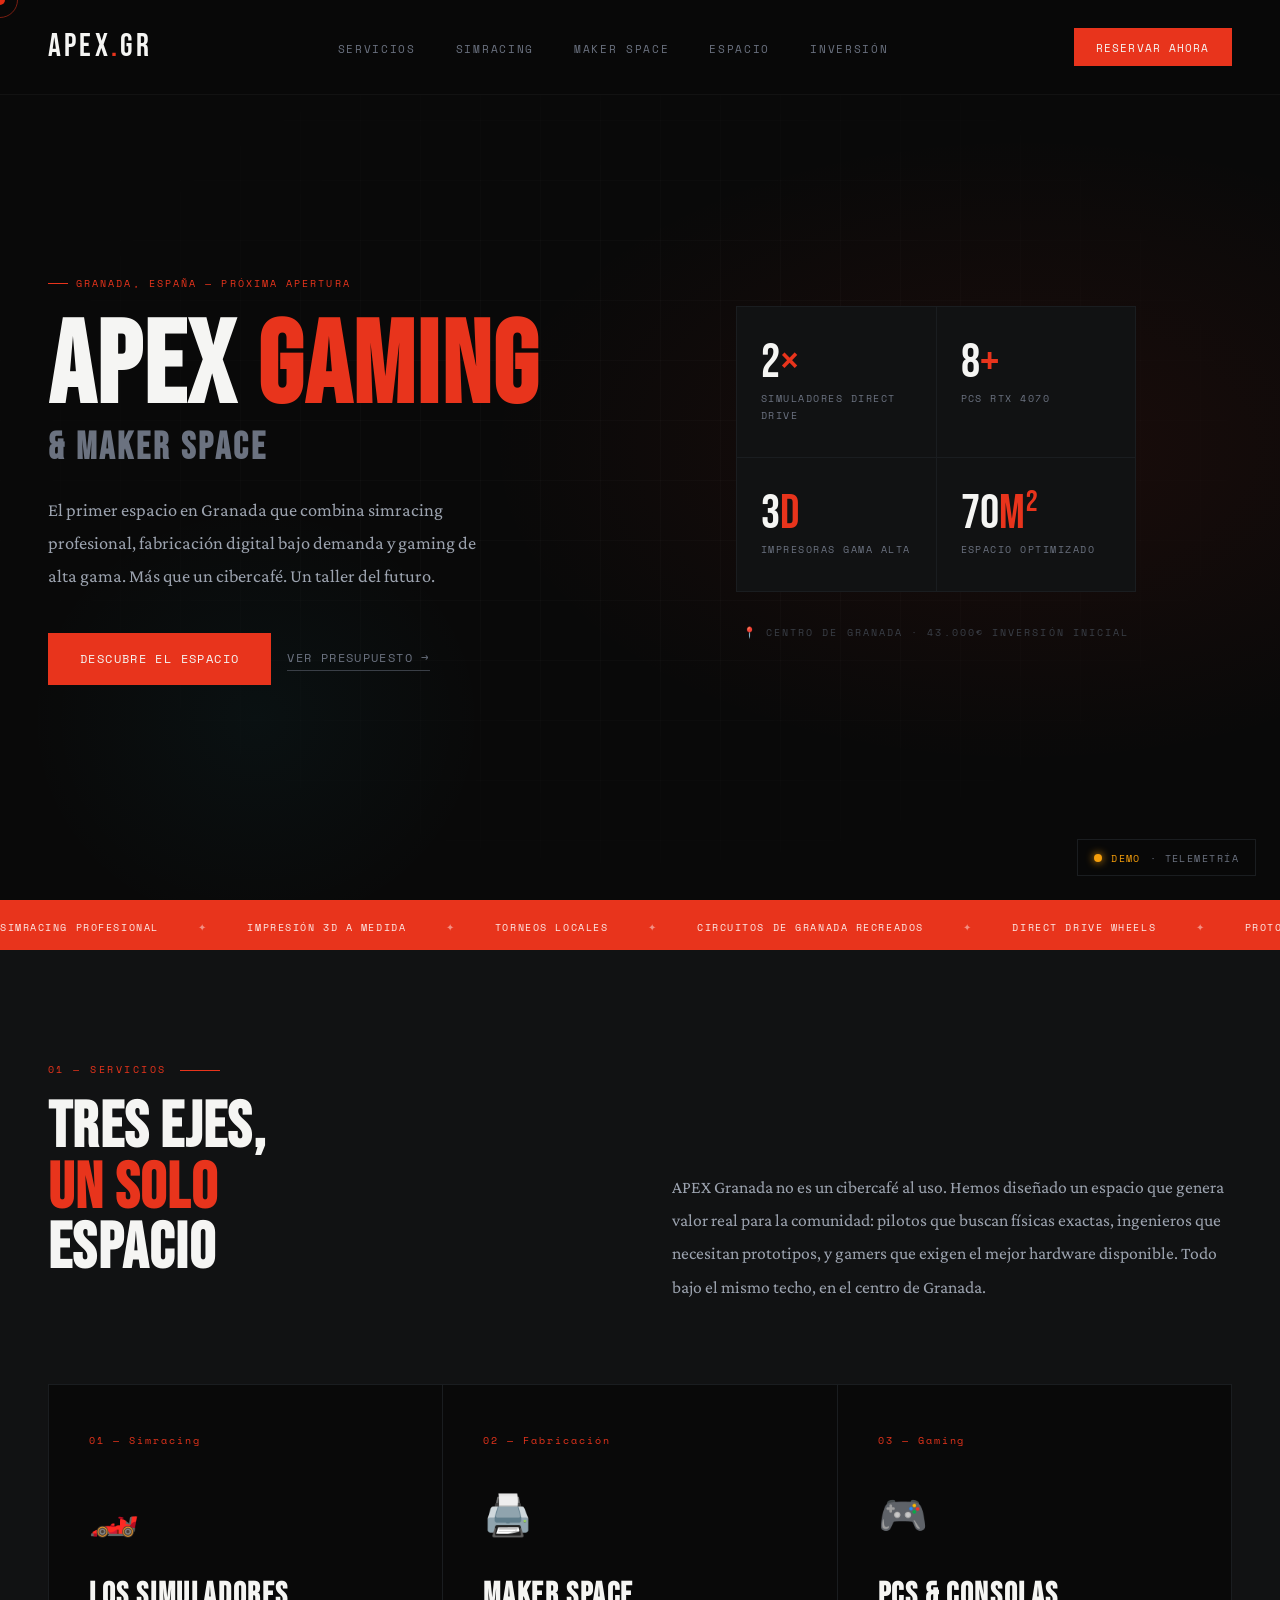
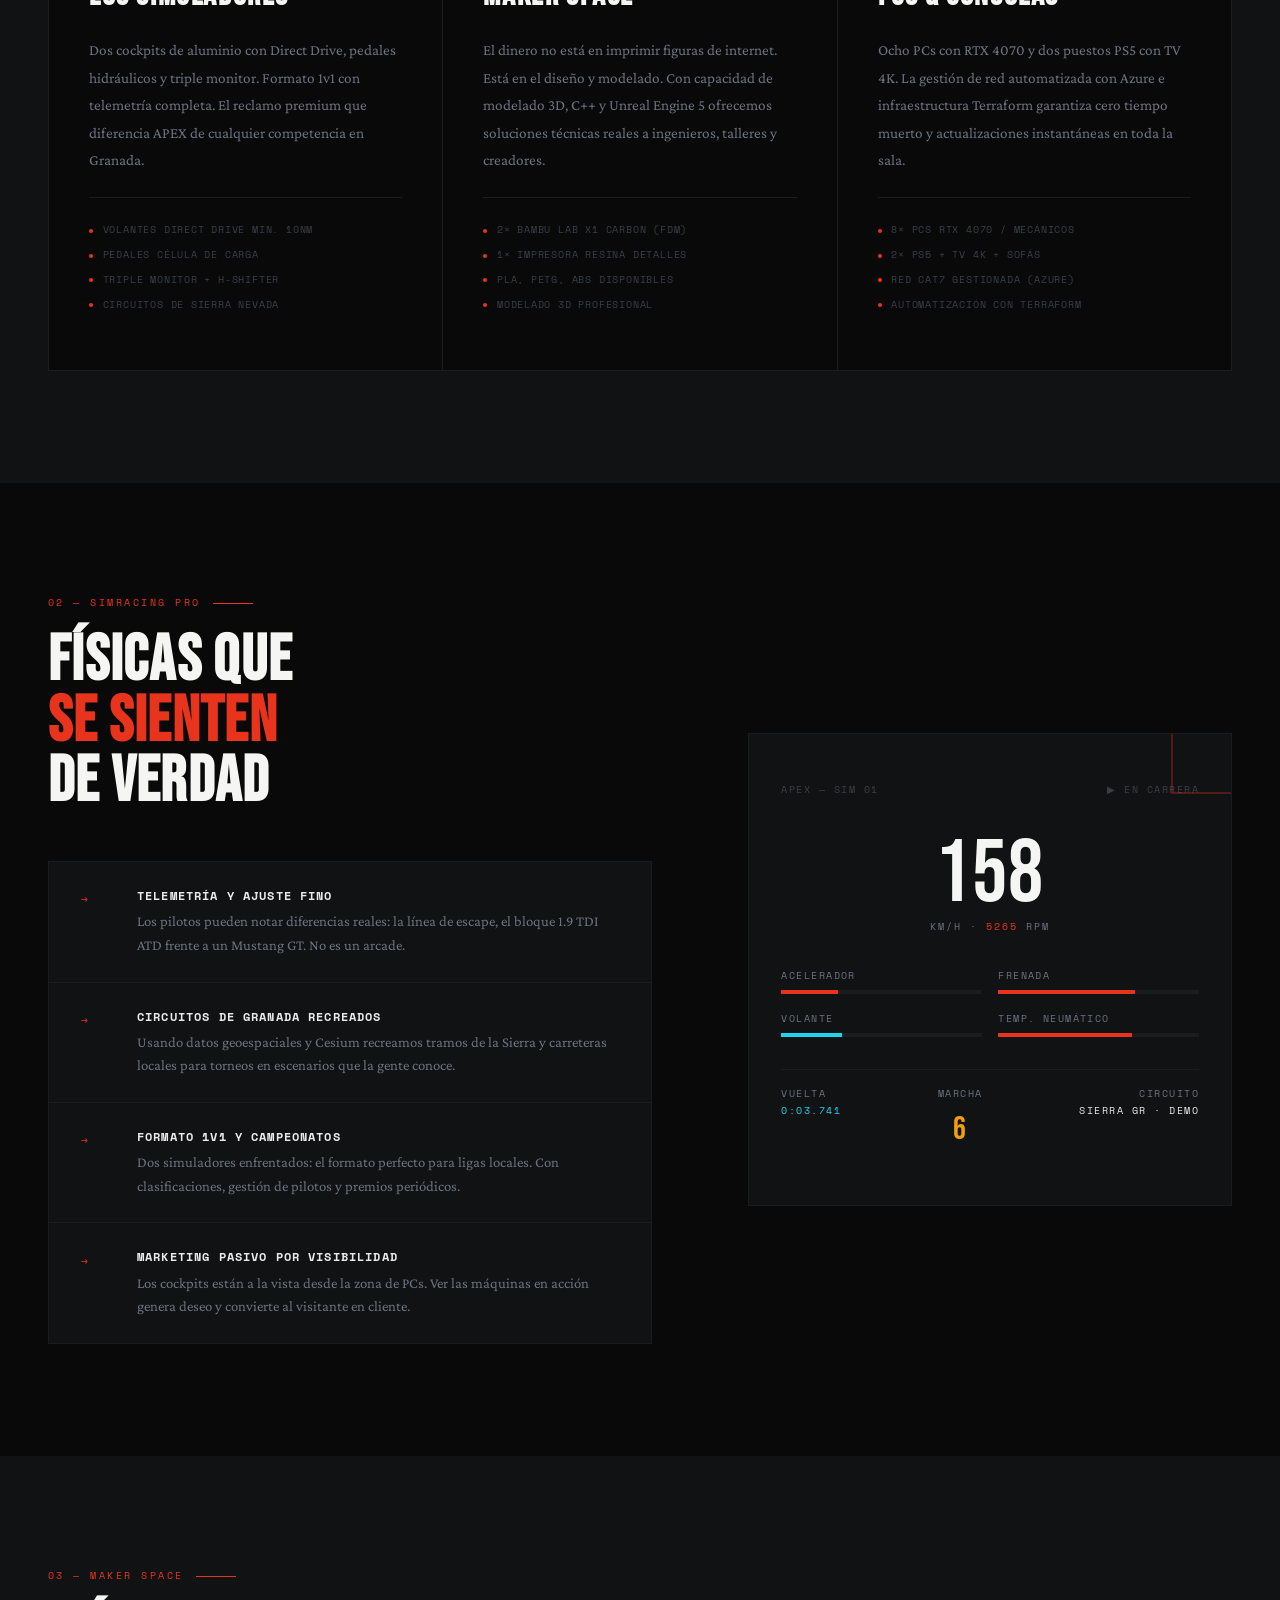
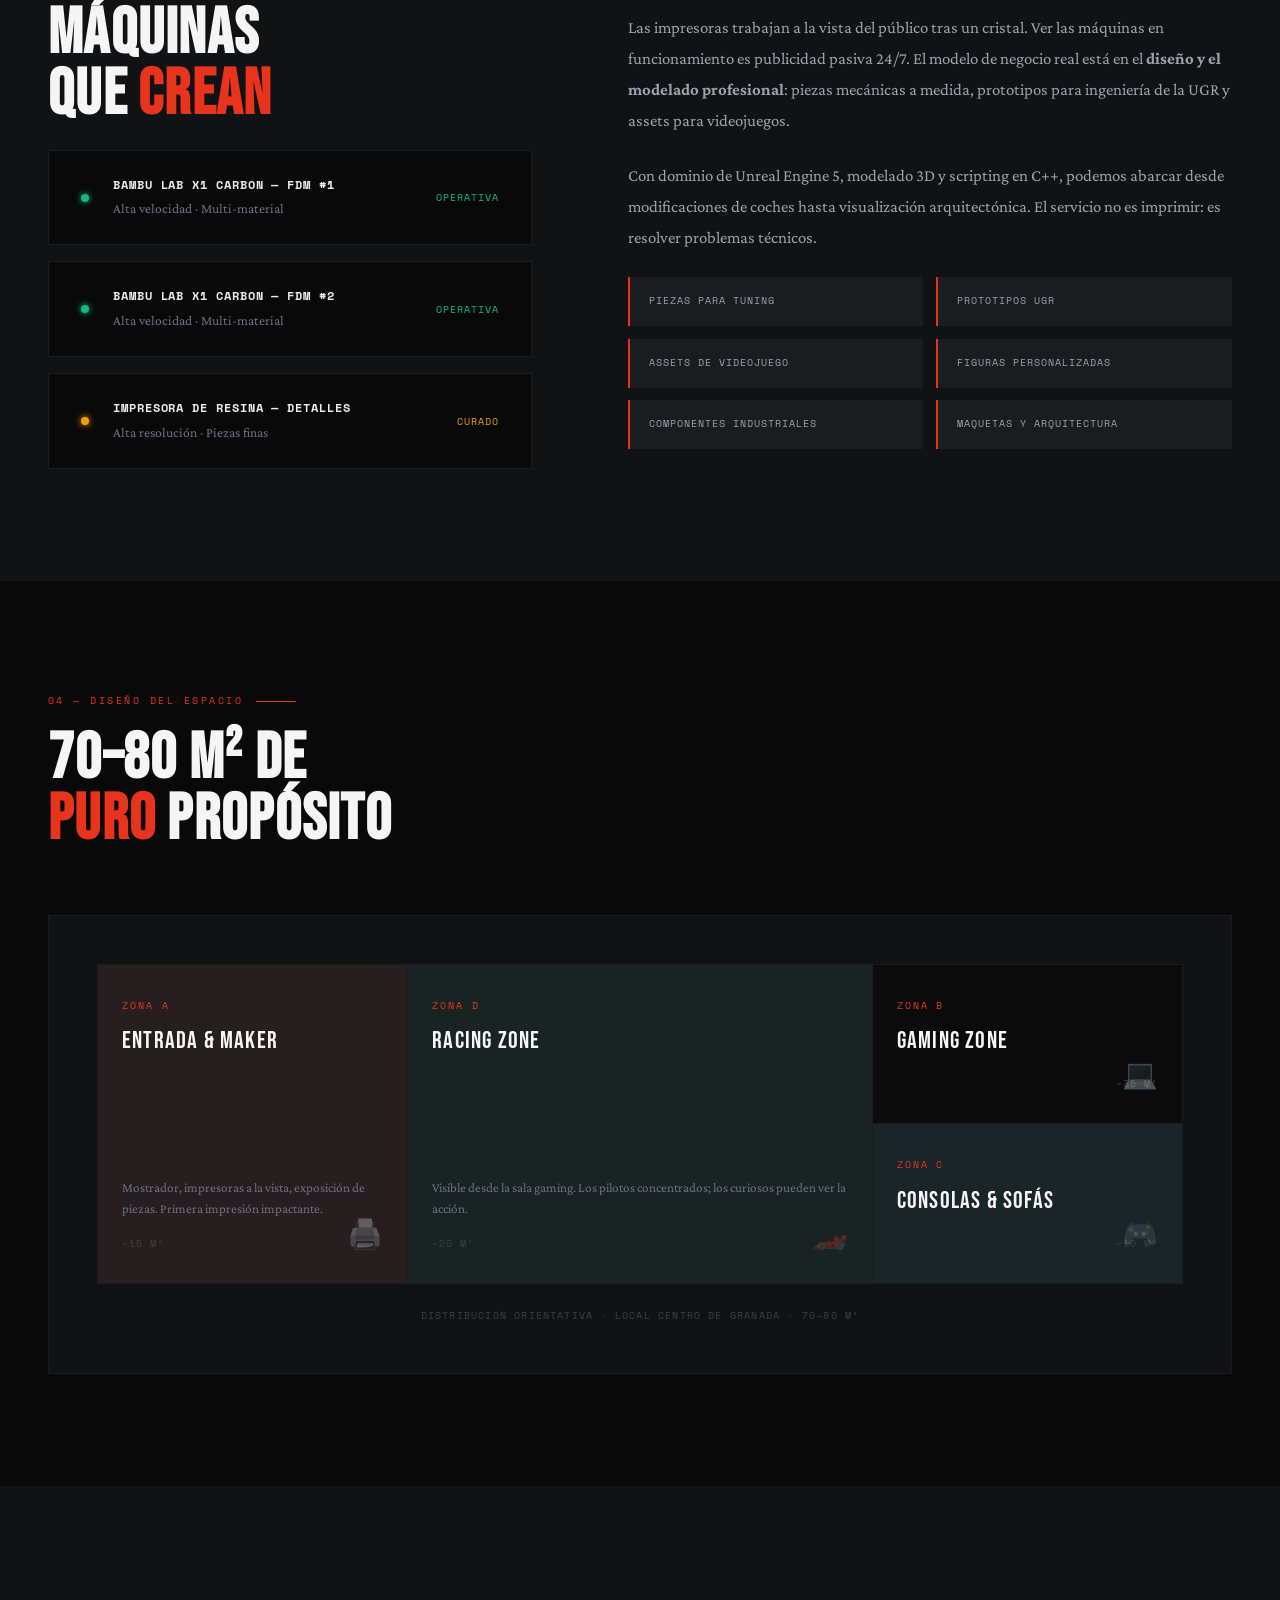
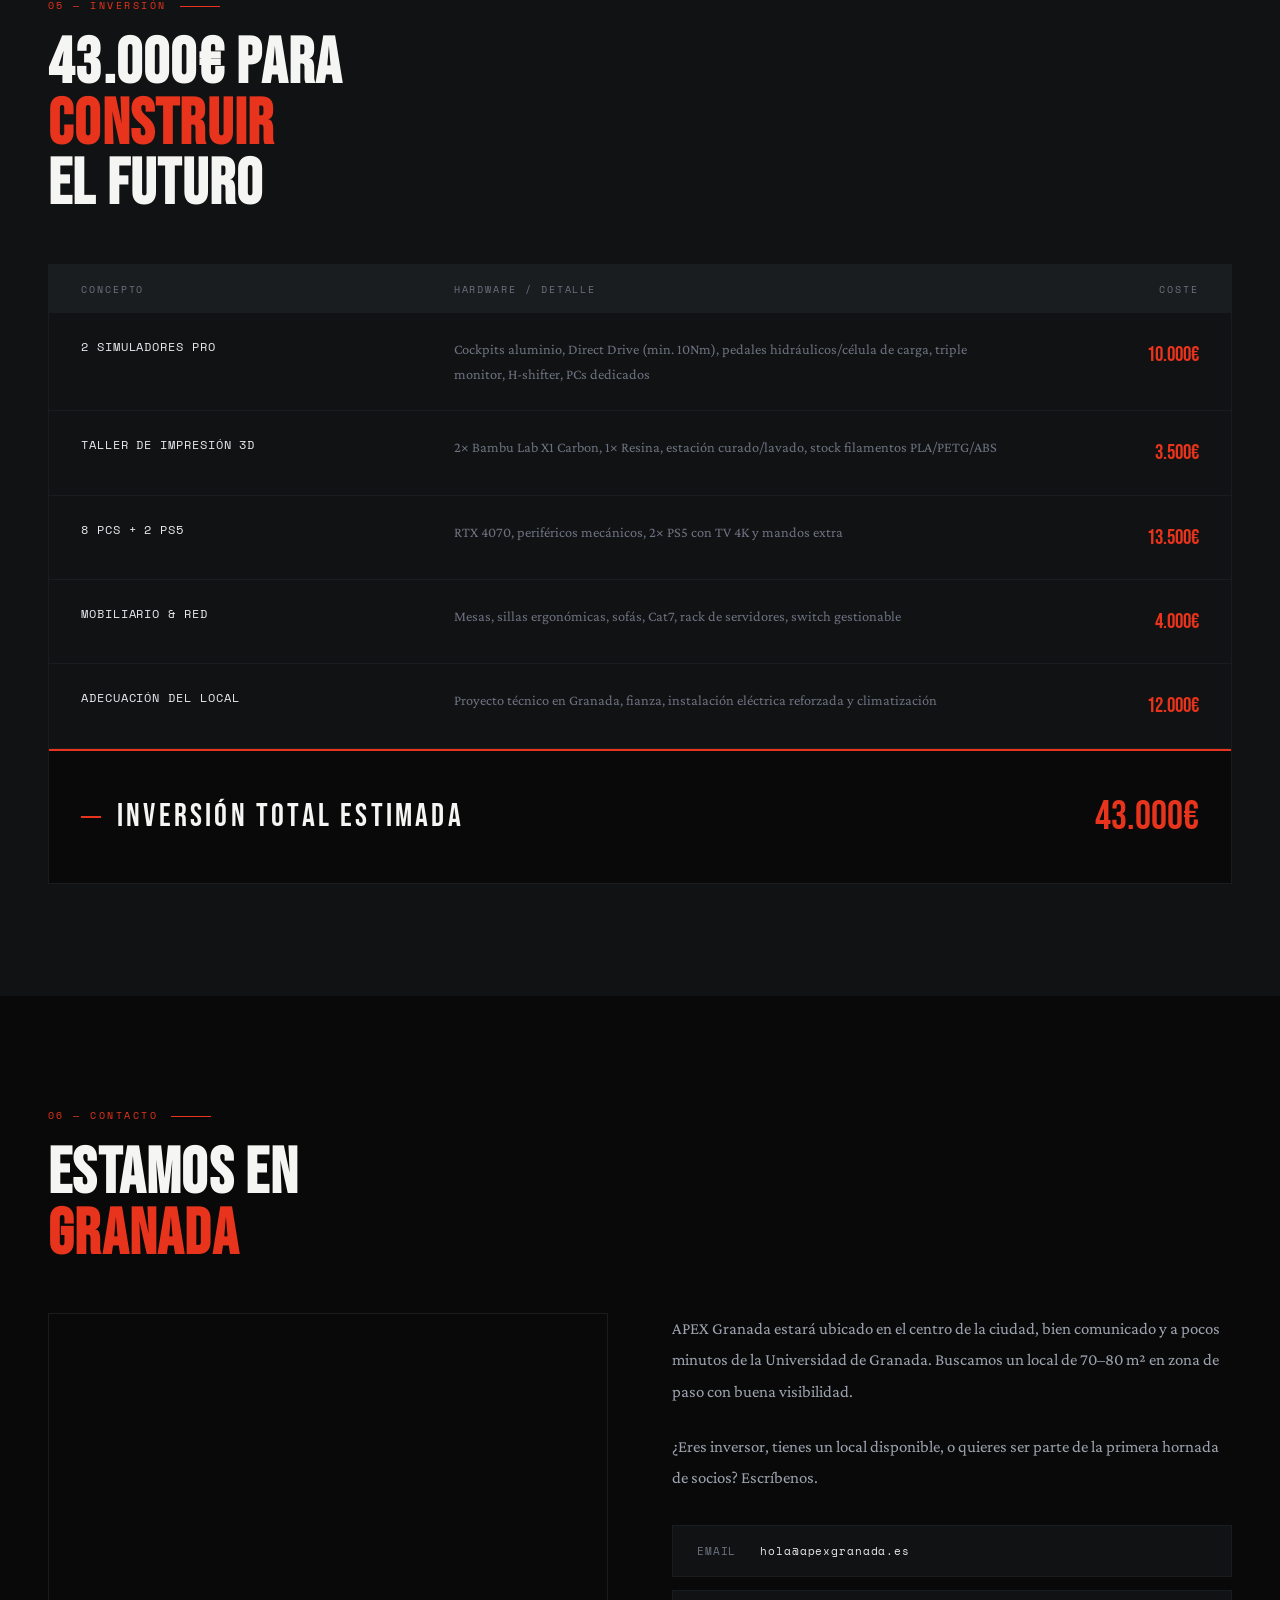
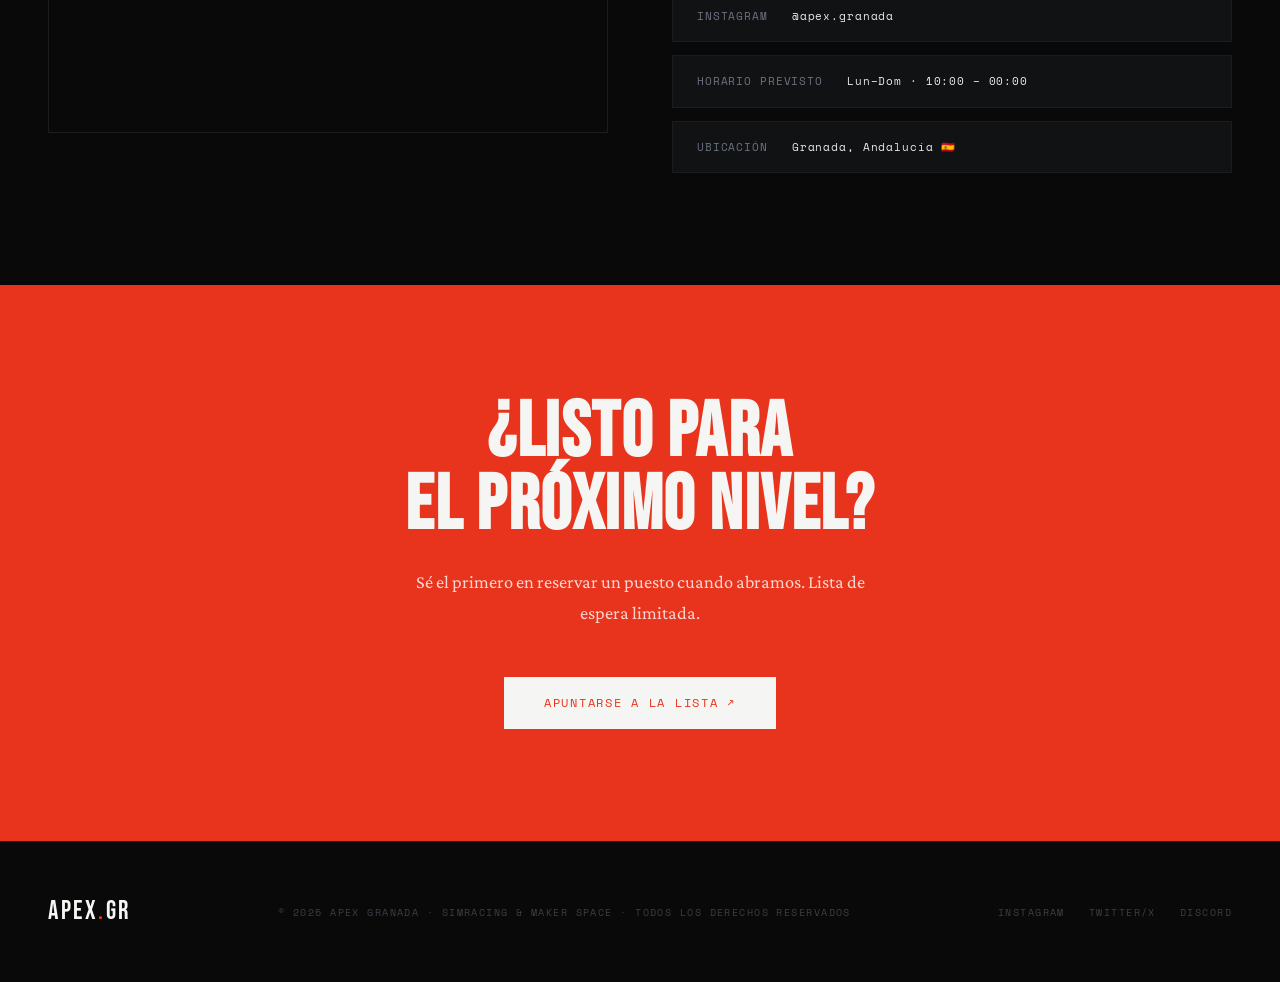
==== index.html @ 629c12c6 "Update index.html" ====
<!DOCTYPE html>
<html lang="es">
<head>
<meta charset="UTF-8">
<meta name="viewport" content="width=device-width, initial-scale=1.0">
<title>APEX Granada — Simracing & Maker Space</title>
<link href="https://fonts.googleapis.com/css2?family=Bebas+Neue&family=Space+Mono:ital,wght@0,400;0,700;1,400&family=Crimson+Pro:wght@300;400;600&display=swap" rel="stylesheet">
<style>
  :root {
    --c-void: #090909;
    --c-carbon: #111213;
    --c-steel: #1a1d20;
    --c-chrome: #252930;
    --c-fog: #3a3f47;
    --c-slate: #6b7280;
    --c-silver: #9ca3af;
    --c-light: #e8eaed;
    --c-white: #f5f5f3;
    --c-red: #e8341c;
    --c-red-glow: #ff4422;
    --c-amber: #f59e0b;
    --c-cyan: #22d3ee;
    --c-green: #10b981;
    --accent: var(--c-red);
    --font-display: 'Bebas Neue', sans-serif;
    --font-mono: 'Space Mono', monospace;
    --font-body: 'Crimson Pro', serif;
  }

  *, *::before, *::after { margin: 0; padding: 0; box-sizing: border-box; }
  html { scroll-behavior: smooth; }

  body {
    background: var(--c-void);
    color: var(--c-light);
    font-family: var(--font-body);
    font-size: 18px;
    line-height: 1.7;
    overflow-x: hidden;
    cursor: none;
  }

  /* Custom cursor */
  .cursor {
    position: fixed;
    width: 10px;
    height: 10px;
    background: var(--c-red);
    border-radius: 50%;
    pointer-events: none;
    z-index: 9999;
    transform: translate(-50%, -50%);
    transition: transform 0.1s ease, background 0.2s;
    mix-blend-mode: difference;
  }
  .cursor-ring {
    position: fixed;
    width: 36px;
    height: 36px;
    border: 1px solid rgba(232,52,28,0.5);
    border-radius: 50%;
    pointer-events: none;
    z-index: 9998;
    transform: translate(-50%, -50%);
    transition: transform 0.15s ease, width 0.2s, height 0.2s, border-color 0.2s;
  }

  /* NAV */
  nav {
    position: fixed;
    top: 0; left: 0; right: 0;
    z-index: 100;
    display: flex;
    justify-content: space-between;
    align-items: center;
    padding: 1.25rem 3rem;
    border-bottom: 1px solid rgba(255,255,255,0.04);
    background: rgba(9,9,9,0.85);
    backdrop-filter: blur(12px);
  }
  .nav-logo {
    font-family: var(--font-display);
    font-size: 2rem;
    letter-spacing: 0.1em;
    color: var(--c-white);
    text-decoration: none;
  }
  .nav-logo span { color: var(--c-red); }
  .nav-links {
    display: flex;
    gap: 2.5rem;
    list-style: none;
  }
  .nav-links a {
    font-family: var(--font-mono);
    font-size: 0.7rem;
    letter-spacing: 0.15em;
    text-transform: uppercase;
    color: var(--c-slate);
    text-decoration: none;
    transition: color 0.2s;
  }
  .nav-links a:hover { color: var(--c-white); }
  .nav-cta {
    font-family: var(--font-mono);
    font-size: 0.7rem;
    letter-spacing: 0.1em;
    text-transform: uppercase;
    background: var(--c-red);
    color: var(--c-white);
    border: none;
    padding: 0.6rem 1.4rem;
    cursor: none;
    text-decoration: none;
    transition: background 0.2s;
  }
  .nav-cta:hover { background: var(--c-red-glow); }

  /* HERO */
  .hero {
    min-height: 100vh;
    display: grid;
    grid-template-columns: 1fr 1fr;
    align-items: center;
    padding: 7rem 3rem 4rem;
    position: relative;
    overflow: hidden;
  }
  .hero::before {
    content: '';
    position: absolute;
    inset: 0;
    background: 
      radial-gradient(ellipse 60% 50% at 80% 50%, rgba(232,52,28,0.08) 0%, transparent 70%),
      radial-gradient(ellipse 30% 40% at 20% 80%, rgba(34,211,238,0.04) 0%, transparent 60%);
  }
  .hero-grid-bg {
    position: absolute;
    inset: 0;
    background-image: 
      linear-gradient(rgba(255,255,255,0.02) 1px, transparent 1px),
      linear-gradient(90deg, rgba(255,255,255,0.02) 1px, transparent 1px);
    background-size: 60px 60px;
    mask-image: radial-gradient(ellipse at center, black 30%, transparent 80%);
  }
  .hero-left {
    position: relative;
    z-index: 2;
  }
  .hero-tag {
    display: inline-flex;
    align-items: center;
    gap: 0.5rem;
    font-family: var(--font-mono);
    font-size: 0.65rem;
    letter-spacing: 0.2em;
    text-transform: uppercase;
    color: var(--c-red);
    margin-bottom: 1.5rem;
  }
  .hero-tag::before {
    content: '';
    display: inline-block;
    width: 20px;
    height: 1px;
    background: var(--c-red);
  }
  h1 {
    font-family: var(--font-display);
    font-size: clamp(5rem, 9vw, 9rem);
    line-height: 0.92;
    letter-spacing: 0.02em;
    color: var(--c-white);
    margin-bottom: 0.15em;
  }
  h1 .line-red { color: var(--c-red); }
  h1 .line-sub {
    font-size: clamp(1.8rem, 3vw, 3rem);
    color: var(--c-slate);
    display: block;
    letter-spacing: 0.08em;
    margin-top: 0.2em;
  }
  .hero-desc {
    font-family: var(--font-body);
    font-size: 1.15rem;
    color: var(--c-silver);
    max-width: 440px;
    margin: 1.8rem 0 2.5rem;
    line-height: 1.8;
  }
  .hero-actions {
    display: flex;
    gap: 1rem;
    align-items: center;
  }
  .btn-primary {
    font-family: var(--font-mono);
    font-size: 0.72rem;
    letter-spacing: 0.12em;
    text-transform: uppercase;
    background: var(--c-red);
    color: var(--c-white);
    padding: 1rem 2rem;
    text-decoration: none;
    transition: background 0.2s;
    cursor: none;
    display: inline-block;
  }
  .btn-primary:hover { background: var(--c-red-glow); }
  .btn-secondary {
    font-family: var(--font-mono);
    font-size: 0.72rem;
    letter-spacing: 0.12em;
    text-transform: uppercase;
    color: var(--c-slate);
    text-decoration: none;
    border-bottom: 1px solid var(--c-fog);
    padding-bottom: 2px;
    cursor: none;
    transition: color 0.2s, border-color 0.2s;
  }
  .btn-secondary:hover { color: var(--c-white); border-color: var(--c-silver); }

  .hero-right {
    position: relative;
    z-index: 2;
    display: flex;
    justify-content: center;
  }
  .hero-stats {
    display: grid;
    grid-template-columns: 1fr 1fr;
    gap: 1px;
    background: var(--c-steel);
    border: 1px solid var(--c-steel);
    max-width: 400px;
    width: 100%;
  }
  .stat-box {
    background: var(--c-carbon);
    padding: 2rem 1.5rem;
    position: relative;
    overflow: hidden;
  }
  .stat-box::before {
    content: '';
    position: absolute;
    top: 0; left: 0;
    width: 3px;
    height: 100%;
    background: var(--c-red);
    opacity: 0;
    transition: opacity 0.3s;
  }
  .stat-box:hover::before { opacity: 1; }
  .stat-number {
    font-family: var(--font-display);
    font-size: 3rem;
    color: var(--c-white);
    line-height: 1;
    margin-bottom: 0.25rem;
  }
  .stat-number span { color: var(--c-red); }
  .stat-label {
    font-family: var(--font-mono);
    font-size: 0.62rem;
    letter-spacing: 0.15em;
    text-transform: uppercase;
    color: var(--c-slate);
  }
  .hero-location {
    margin-top: 2rem;
    font-family: var(--font-mono);
    font-size: 0.65rem;
    letter-spacing: 0.2em;
    color: var(--c-fog);
    text-transform: uppercase;
    text-align: center;
  }

  /* TICKER */
  .ticker {
    background: var(--c-red);
    overflow: hidden;
    white-space: nowrap;
    padding: 0.6rem 0;
  }
  .ticker-inner {
    display: inline-block;
    animation: ticker 20s linear infinite;
    font-family: var(--font-mono);
    font-size: 0.65rem;
    letter-spacing: 0.15em;
    text-transform: uppercase;
    color: rgba(255,255,255,0.9);
  }
  .ticker-inner span { margin: 0 2rem; opacity: 0.5; }
  @keyframes ticker {
    0% { transform: translateX(0); }
    100% { transform: translateX(-50%); }
  }

  /* SECTIONS */
  section { padding: 7rem 3rem; position: relative; }
  .section-tag {
    font-family: var(--font-mono);
    font-size: 0.62rem;
    letter-spacing: 0.25em;
    text-transform: uppercase;
    color: var(--c-red);
    margin-bottom: 1.2rem;
    display: flex;
    align-items: center;
    gap: 0.8rem;
  }
  .section-tag::after {
    content: '';
    display: inline-block;
    flex: 1;
    max-width: 40px;
    height: 1px;
    background: var(--c-red);
  }
  h2 {
    font-family: var(--font-display);
    font-size: clamp(3rem, 5vw, 5.5rem);
    line-height: 0.95;
    letter-spacing: 0.02em;
    color: var(--c-white);
    margin-bottom: 1.5rem;
  }
  h2 em { font-style: normal; color: var(--c-red); }
  h3 {
    font-family: var(--font-display);
    font-size: 2rem;
    letter-spacing: 0.05em;
    color: var(--c-white);
    margin-bottom: 0.75rem;
  }

  /* SERVICES */
  .services { background: var(--c-carbon); }
  .services-intro {
    display: grid;
    grid-template-columns: 1fr 1fr;
    gap: 4rem;
    align-items: end;
    margin-bottom: 5rem;
  }
  .services-intro p {
    color: var(--c-silver);
    font-size: 1.1rem;
    line-height: 1.9;
  }
  .service-grid {
    display: grid;
    grid-template-columns: repeat(3, 1fr);
    gap: 1px;
    background: var(--c-steel);
    border: 1px solid var(--c-steel);
  }
  .service-card {
    background: var(--c-void);
    padding: 3rem 2.5rem;
    position: relative;
    overflow: hidden;
    transition: background 0.3s;
  }
  .service-card::after {
    content: '';
    position: absolute;
    bottom: 0; left: 0; right: 0;
    height: 2px;
    background: var(--c-red);
    transform: scaleX(0);
    transform-origin: left;
    transition: transform 0.4s cubic-bezier(0.65,0,0.35,1);
  }
  .service-card:hover::after { transform: scaleX(1); }
  .service-card:hover { background: var(--c-carbon); }
  .service-num {
    font-family: var(--font-mono);
    font-size: 0.62rem;
    letter-spacing: 0.2em;
    color: var(--c-red);
    margin-bottom: 2rem;
  }
  .service-icon {
    font-size: 2.5rem;
    margin-bottom: 1.2rem;
    display: block;
  }
  .service-card p {
    color: var(--c-slate);
    font-size: 0.95rem;
    line-height: 1.8;
    margin-top: 0.8rem;
  }
  .service-specs {
    margin-top: 1.5rem;
    padding-top: 1.5rem;
    border-top: 1px solid var(--c-steel);
  }
  .service-spec {
    display: flex;
    align-items: center;
    gap: 0.6rem;
    font-family: var(--font-mono);
    font-size: 0.62rem;
    letter-spacing: 0.08em;
    color: var(--c-fog);
    margin-bottom: 0.5rem;
    text-transform: uppercase;
  }
  .service-spec::before {
    content: '';
    display: inline-block;
    width: 4px;
    height: 4px;
    background: var(--c-red);
    border-radius: 50%;
    flex-shrink: 0;
  }

  /* SIMRACING */
  .simracing {
    background: var(--c-void);
    overflow: hidden;
  }
  .sim-layout {
    display: grid;
    grid-template-columns: 5fr 4fr;
    gap: 6rem;
    align-items: center;
  }
  .sim-features {
    margin-top: 3rem;
    display: flex;
    flex-direction: column;
    gap: 1px;
    background: var(--c-steel);
    border: 1px solid var(--c-steel);
  }
  .sim-feature {
    background: var(--c-carbon);
    padding: 1.5rem 2rem;
    display: flex;
    align-items: flex-start;
    gap: 1.5rem;
    transition: background 0.2s;
  }
  .sim-feature:hover { background: var(--c-steel); }
  .sim-feature-num {
    font-family: var(--font-mono);
    font-size: 0.7rem;
    color: var(--c-red);
    min-width: 2rem;
    padding-top: 0.2rem;
  }
  .sim-feature-content h4 {
    font-family: var(--font-mono);
    font-size: 0.72rem;
    letter-spacing: 0.1em;
    text-transform: uppercase;
    color: var(--c-light);
    margin-bottom: 0.3rem;
  }
  .sim-feature-content p {
    font-size: 0.92rem;
    color: var(--c-slate);
    line-height: 1.6;
  }
  .sim-visual {
    position: relative;
  }
  .sim-cockpit-art {
    background: var(--c-carbon);
    border: 1px solid var(--c-steel);
    padding: 3rem 2rem;
    position: relative;
    overflow: hidden;
  }
  .cockpit-hud {
    font-family: var(--font-mono);
    font-size: 0.62rem;
    letter-spacing: 0.15em;
    text-transform: uppercase;
  }
  .hud-top {
    display: flex;
    justify-content: space-between;
    margin-bottom: 2rem;
    color: var(--c-fog);
  }
  .hud-speed {
    text-align: center;
    margin: 1rem 0;
  }
  .hud-speed-num {
    font-family: var(--font-display);
    font-size: 5.5rem;
    color: var(--c-white);
    line-height: 1;
  }
  .hud-speed-unit {
    color: var(--c-slate);
    font-size: 0.62rem;
    letter-spacing: 0.2em;
  }
  .hud-bars {
    display: grid;
    grid-template-columns: 1fr 1fr;
    gap: 1rem;
    margin: 2rem 0;
  }
  .hud-bar-label {
    color: var(--c-slate);
    margin-bottom: 0.4rem;
    font-size: 0.6rem;
    letter-spacing: 0.15em;
  }
  .hud-bar-track {
    height: 4px;
    background: var(--c-steel);
    position: relative;
  }
  .hud-bar-fill {
    position: absolute;
    top: 0; left: 0;
    height: 100%;
    background: var(--c-red);
    transition: width 0.12s linear;
  }
  .hud-bar-fill.cyan { background: var(--c-cyan); }
  @keyframes pulse-bar {
    0%, 100% { opacity: 1; }
    50% { opacity: 0.6; }
  }
  .hud-bottom {
    display: flex;
    justify-content: space-between;
    margin-top: 2rem;
    padding-top: 1rem;
    border-top: 1px solid var(--c-steel);
    color: var(--c-fog);
  }
  .hud-gear {
    color: var(--c-amber);
    font-family: var(--font-display);
    font-size: 2rem;
  }
  .racing-line-accent {
    position: absolute;
    top: -20px; right: -20px;
    width: 80px;
    height: 80px;
    border: 2px solid var(--c-red);
    border-radius: 0;
    opacity: 0.3;
  }

  /* PRINTING */
  .printing { background: var(--c-carbon); }
  .print-layout {
    display: grid;
    grid-template-columns: 4fr 5fr;
    gap: 6rem;
    align-items: center;
  }
  .print-machines {
    display: flex;
    flex-direction: column;
    gap: 1rem;
  }
  .machine-card {
    border: 1px solid var(--c-steel);
    padding: 1.5rem 2rem;
    display: grid;
    grid-template-columns: auto 1fr auto;
    gap: 1.5rem;
    align-items: center;
    background: var(--c-void);
    transition: border-color 0.2s;
  }
  .machine-card:hover { border-color: var(--c-red); }
  .machine-dot {
    width: 8px;
    height: 8px;
    border-radius: 50%;
    background: var(--c-green);
    box-shadow: 0 0 6px var(--c-green);
    animation: blink 2s ease-in-out infinite;
  }
  @keyframes blink {
    0%, 100% { opacity: 1; }
    50% { opacity: 0.3; }
  }
  .machine-dot.amber { background: var(--c-amber); box-shadow: 0 0 6px var(--c-amber); }
  .machine-info h4 {
    font-family: var(--font-mono);
    font-size: 0.72rem;
    letter-spacing: 0.08em;
    text-transform: uppercase;
    color: var(--c-light);
    margin-bottom: 0.2rem;
  }
  .machine-info p {
    font-size: 0.85rem;
    color: var(--c-slate);
  }
  .machine-status {
    font-family: var(--font-mono);
    font-size: 0.6rem;
    letter-spacing: 0.1em;
    text-transform: uppercase;
    color: var(--c-green);
  }
  .machine-status.amber { color: var(--c-amber); }
  .print-services {
    margin-top: 1.5rem;
  }
  .print-services p {
    color: var(--c-silver);
    font-size: 1.05rem;
    line-height: 1.85;
    margin-bottom: 1.5rem;
  }
  .print-use-cases {
    display: grid;
    grid-template-columns: 1fr 1fr;
    gap: 0.8rem;
    margin-top: 1.5rem;
  }
  .use-case {
    background: var(--c-steel);
    padding: 1rem 1.2rem;
    font-family: var(--font-mono);
    font-size: 0.62rem;
    letter-spacing: 0.1em;
    text-transform: uppercase;
    color: var(--c-silver);
    border-left: 2px solid var(--c-red);
  }

  /* SPACE */
  .space-section { background: var(--c-void); }
  .floorplan {
    margin-top: 4rem;
    border: 1px solid var(--c-steel);
    padding: 3rem;
    position: relative;
    background: var(--c-carbon);
  }
  .floorplan-grid {
    display: grid;
    grid-template-columns: 2fr 3fr 2fr;
    grid-template-rows: auto auto;
    gap: 1px;
    background: var(--c-steel);
    border: 1px solid var(--c-steel);
    min-height: 320px;
  }
  .zone {
    padding: 2rem 1.5rem;
    position: relative;
    display: flex;
    flex-direction: column;
    justify-content: space-between;
    min-height: 140px;
  }
  .zone-entry {
    background: rgba(232,52,28,0.06);
    grid-row: 1 / 3;
  }
  .zone-gaming { background: rgba(9,9,9,0.9); }
  .zone-racing { background: rgba(34,211,238,0.04); }
  .zone-print {
    background: rgba(16,185,129,0.04);
    grid-row: 1 / 3;
  }
  .zone-label {
    font-family: var(--font-mono);
    font-size: 0.6rem;
    letter-spacing: 0.2em;
    text-transform: uppercase;
    color: var(--c-red);
    margin-bottom: 0.5rem;
  }
  .zone-name {
    font-family: var(--font-display);
    font-size: 1.5rem;
    letter-spacing: 0.05em;
    color: var(--c-white);
  }
  .zone-m2 {
    font-family: var(--font-mono);
    font-size: 0.6rem;
    color: var(--c-fog);
    letter-spacing: 0.1em;
    text-transform: uppercase;
    align-self: flex-end;
  }
  .zone-icon {
    font-size: 1.8rem;
    opacity: 0.3;
    position: absolute;
    right: 1.5rem;
    bottom: 1.5rem;
  }
  .floorplan-note {
    margin-top: 1.5rem;
    font-family: var(--font-mono);
    font-size: 0.62rem;
    letter-spacing: 0.12em;
    color: var(--c-fog);
    text-transform: uppercase;
    text-align: center;
  }

  /* BUDGET */
  .budget-section { background: var(--c-carbon); }
  .budget-table {
    margin-top: 3rem;
    border: 1px solid var(--c-steel);
    overflow: hidden;
  }
  .budget-header {
    display: grid;
    grid-template-columns: 2fr 3fr 1fr;
    padding: 1rem 2rem;
    background: var(--c-steel);
    font-family: var(--font-mono);
    font-size: 0.6rem;
    letter-spacing: 0.2em;
    text-transform: uppercase;
    color: var(--c-slate);
  }
  .budget-row {
    display: grid;
    grid-template-columns: 2fr 3fr 1fr;
    padding: 1.5rem 2rem;
    border-bottom: 1px solid var(--c-steel);
    transition: background 0.2s;
  }
  .budget-row:hover { background: var(--c-void); }
  .budget-row:last-of-type { border-bottom: none; }
  .budget-concept {
    font-family: var(--font-mono);
    font-size: 0.72rem;
    letter-spacing: 0.08em;
    text-transform: uppercase;
    color: var(--c-light);
  }
  .budget-detail {
    font-size: 0.9rem;
    color: var(--c-slate);
    padding-right: 1rem;
  }
  .budget-cost {
    font-family: var(--font-display);
    font-size: 1.3rem;
    color: var(--c-red);
    text-align: right;
  }
  .budget-total {
    display: grid;
    grid-template-columns: 2fr 3fr 1fr;
    padding: 2rem;
    background: var(--c-void);
    border-top: 2px solid var(--c-red);
  }
  .budget-total-label {
    grid-column: 1 / 3;
    font-family: var(--font-display);
    font-size: 2rem;
    letter-spacing: 0.1em;
    color: var(--c-white);
    display: flex;
    align-items: center;
    gap: 1rem;
  }
  .budget-total-label::before {
    content: '';
    display: inline-block;
    width: 20px;
    height: 2px;
    background: var(--c-red);
  }
  .budget-total-num {
    font-family: var(--font-display);
    font-size: 2.5rem;
    color: var(--c-red);
    text-align: right;
  }

  /* LOCATION */
  .location-section { background: var(--c-void); }
  .location-layout {
    display: grid;
    grid-template-columns: 1fr 1fr;
    gap: 4rem;
    align-items: start;
    margin-top: 3rem;
  }
  .location-map {
    border: 1px solid var(--c-steel);
    aspect-ratio: 4/3;
    position: relative;
    overflow: hidden;
  }
  .location-map iframe {
    position: absolute;
    inset: 0;
    width: 100%;
    height: 100%;
    border: none;
    filter: grayscale(0.4) contrast(0.9);
  }
  .location-info p {
    color: var(--c-silver);
    font-size: 1.05rem;
    line-height: 1.85;
    margin-bottom: 1.5rem;
  }
  .contact-items {
    margin-top: 2rem;
    display: flex;
    flex-direction: column;
    gap: 0.8rem;
  }
  .contact-item {
    display: flex;
    gap: 1.5rem;
    align-items: center;
    padding: 1rem 1.5rem;
    background: var(--c-carbon);
    border: 1px solid var(--c-steel);
    font-family: var(--font-mono);
    font-size: 0.68rem;
    letter-spacing: 0.08em;
    transition: border-color 0.2s;
  }
  .contact-item:hover { border-color: var(--c-red); }
  .contact-item-label { color: var(--c-slate); text-transform: uppercase; }
  .contact-item-val { color: var(--c-light); }

  /* CTA SECTION */
  .cta-section {
    background: var(--c-red);
    padding: 7rem 3rem;
    text-align: center;
  }
  .cta-section h2 {
    color: var(--c-white);
    font-size: clamp(3.5rem, 6vw, 7rem);
  }
  .cta-section p {
    color: rgba(255,255,255,0.8);
    font-size: 1.15rem;
    max-width: 500px;
    margin: 1.5rem auto 3rem;
  }
  .btn-white {
    font-family: var(--font-mono);
    font-size: 0.72rem;
    letter-spacing: 0.15em;
    text-transform: uppercase;
    background: var(--c-white);
    color: var(--c-red);
    padding: 1rem 2.5rem;
    text-decoration: none;
    cursor: none;
    transition: background 0.2s;
    display: inline-block;
  }
  .btn-white:hover { background: #fff; }

  /* FOOTER */
  footer {
    background: var(--c-void);
    border-top: 1px solid var(--c-steel);
    padding: 3rem;
    display: flex;
    justify-content: space-between;
    align-items: center;
  }
  .footer-logo {
    font-family: var(--font-display);
    font-size: 1.6rem;
    letter-spacing: 0.1em;
    color: var(--c-white);
  }
  .footer-logo span { color: var(--c-red); }
  footer p {
    font-family: var(--font-mono);
    font-size: 0.6rem;
    letter-spacing: 0.15em;
    text-transform: uppercase;
    color: var(--c-fog);
  }
  .footer-social {
    display: flex;
    gap: 1.5rem;
  }
  .footer-social a {
    font-family: var(--font-mono);
    font-size: 0.6rem;
    letter-spacing: 0.15em;
    text-transform: uppercase;
    color: var(--c-fog);
    text-decoration: none;
    cursor: none;
    transition: color 0.2s;
  }
  .footer-social a:hover { color: var(--c-red); }

  /* REVEAL ANIMATION */
  .reveal {
    opacity: 0;
    transform: translateY(30px);
    transition: opacity 0.7s ease, transform 0.7s ease;
  }
  .reveal.visible {
    opacity: 1;
    transform: translateY(0);
  }

  @media (max-width: 900px) {
    nav { padding: 1rem 1.5rem; }
    .nav-links { display: none; }
    .hero { grid-template-columns: 1fr; padding: 6rem 1.5rem 4rem; gap: 3rem; }
    section { padding: 5rem 1.5rem; }
    .services-intro { grid-template-columns: 1fr; gap: 1.5rem; }
    .service-grid { grid-template-columns: 1fr; }
    .sim-layout { grid-template-columns: 1fr; gap: 3rem; }
    .print-layout { grid-template-columns: 1fr; gap: 3rem; }
    .floorplan-grid { grid-template-columns: 1fr 1fr; }
    .zone-entry, .zone-print { grid-row: auto; }
    .budget-header, .budget-row, .budget-total { grid-template-columns: 1fr 1fr; }
    .budget-detail { display: none; }
    .budget-total-label { grid-column: 1; }
    .location-layout { grid-template-columns: 1fr; }
    footer { flex-direction: column; gap: 1.5rem; text-align: center; }
  }
</style>
</head>
<body>

<div class="cursor" id="cursor"></div>
<div class="cursor-ring" id="cursor-ring"></div>

<nav>
  <a href="#" class="nav-logo">APEX<span>.</span>GR</a>
  <ul class="nav-links">
    <li><a href="#servicios">Servicios</a></li>
    <li><a href="#simracing">Simracing</a></li>
    <li><a href="#maker">Maker Space</a></li>
    <li><a href="#espacio">Espacio</a></li>
    <li><a href="#inversion">Inversión</a></li>
  </ul>
  <a href="#contacto" class="nav-cta" id="btn-reservar">Reservar ahora</a>
</nav>

<!-- HERO -->
<section class="hero">
  <div class="hero-grid-bg"></div>
  <div class="hero-left">
    <div class="hero-tag">Granada, España — Próxima apertura</div>
    <h1>
      APEX
      <span class="line-red">GAMING</span>
      <span class="line-sub">& Maker Space</span>
    </h1>
    <p class="hero-desc">
      El primer espacio en Granada que combina simracing profesional, fabricación digital bajo demanda y gaming de alta gama. Más que un cibercafé. Un taller del futuro.
    </p>
    <div class="hero-actions">
      <a href="#servicios" class="btn-primary">Descubre el espacio</a>
      <a href="#inversion" class="btn-secondary">Ver presupuesto →</a>
    </div>
  </div>
  <div class="hero-right">
    <div>
      <div class="hero-stats">
        <div class="stat-box">
          <div class="stat-number">2<span>×</span></div>
          <div class="stat-label">Simuladores Direct Drive</div>
        </div>
        <div class="stat-box">
          <div class="stat-number">8<span>+</span></div>
          <div class="stat-label">PCs RTX 4070</div>
        </div>
        <div class="stat-box">
          <div class="stat-number">3<span>D</span></div>
          <div class="stat-label">Impresoras gama alta</div>
        </div>
        <div class="stat-box">
          <div class="stat-number">70<span>m²</span></div>
          <div class="stat-label">Espacio optimizado</div>
        </div>
      </div>
      <div class="hero-location">📍 Centro de Granada · 43.000€ inversión inicial</div>
    </div>
  </div>
</section>

<!-- TICKER -->
<div class="ticker">
  <div class="ticker-inner">
    SIMRACING PROFESIONAL <span>✦</span> IMPRESIÓN 3D A MEDIDA <span>✦</span> TORNEOS LOCALES <span>✦</span> CIRCUITOS DE GRANADA RECREADOS <span>✦</span> DIRECT DRIVE WHEELS <span>✦</span> PROTOTIPOS DE INGENIERÍA <span>✦</span> PEDALES HIDRÁULICOS <span>✦</span> BAMBU LAB X1 CARBON <span>✦</span> TELEMETRÍA EN TIEMPO REAL <span>✦</span> SIMRACING PROFESIONAL <span>✦</span> IMPRESIÓN 3D A MEDIDA <span>✦</span> TORNEOS LOCALES <span>✦</span> CIRCUITOS DE GRANADA RECREADOS <span>✦</span> DIRECT DRIVE WHEELS <span>✦</span> PROTOTIPOS DE INGENIERÍA <span>✦</span> PEDALES HIDRÁULICOS <span>✦</span> BAMBU LAB X1 CARBON <span>✦</span> TELEMETRÍA EN TIEMPO REAL <span>✦</span>
  </div>
</div>

<!-- SERVICIOS -->
<section class="services" id="servicios">
  <div class="services-intro reveal">
    <div>
      <div class="section-tag">01 — Servicios</div>
      <h2>Tres ejes,<br><em>un solo</em><br>espacio</h2>
    </div>
    <p>
      APEX Granada no es un cibercafé al uso. Hemos diseñado un espacio que genera valor real para la comunidad: pilotos que buscan físicas exactas, ingenieros que necesitan prototipos, y gamers que exigen el mejor hardware disponible. Todo bajo el mismo techo, en el centro de Granada.
    </p>
  </div>
  <div class="service-grid">
    <div class="service-card reveal">
      <div class="service-num">01 — Simracing</div>
      <span class="service-icon">🏎️</span>
      <h3>Los Simuladores</h3>
      <p>Dos cockpits de aluminio con Direct Drive, pedales hidráulicos y triple monitor. Formato 1v1 con telemetría completa. El reclamo premium que diferencia APEX de cualquier competencia en Granada.</p>
      <div class="service-specs">
        <div class="service-spec">Volantes Direct Drive min. 10Nm</div>
        <div class="service-spec">Pedales célula de carga</div>
        <div class="service-spec">Triple monitor + H-shifter</div>
        <div class="service-spec">Circuitos de Sierra Nevada</div>
      </div>
    </div>
    <div class="service-card reveal">
      <div class="service-num">02 — Fabricación</div>
      <span class="service-icon">🖨️</span>
      <h3>Maker Space</h3>
      <p>El dinero no está en imprimir figuras de internet. Está en el diseño y modelado. Con capacidad de modelado 3D, C++ y Unreal Engine 5 ofrecemos soluciones técnicas reales a ingenieros, talleres y creadores.</p>
      <div class="service-specs">
        <div class="service-spec">2× Bambu Lab X1 Carbon (FDM)</div>
        <div class="service-spec">1× Impresora resina detalles</div>
        <div class="service-spec">PLA, PETG, ABS disponibles</div>
        <div class="service-spec">Modelado 3D profesional</div>
      </div>
    </div>
    <div class="service-card reveal">
      <div class="service-num">03 — Gaming</div>
      <span class="service-icon">🎮</span>
      <h3>PCs & Consolas</h3>
      <p>Ocho PCs con RTX 4070 y dos puestos PS5 con TV 4K. La gestión de red automatizada con Azure e infraestructura Terraform garantiza cero tiempo muerto y actualizaciones instantáneas en toda la sala.</p>
      <div class="service-specs">
        <div class="service-spec">8× PCs RTX 4070 / Mecánicos</div>
        <div class="service-spec">2× PS5 + TV 4K + sofás</div>
        <div class="service-spec">Red Cat7 gestionada (Azure)</div>
        <div class="service-spec">Automatización con Terraform</div>
      </div>
    </div>
  </div>
</section>

<!-- SIMRACING DEEP DIVE -->
<section class="simracing" id="simracing">
  <div class="sim-layout">
    <div>
      <div class="section-tag reveal">02 — Simracing Pro</div>
      <h2 class="reveal">Físicas que<br><em>se sienten</em><br>de verdad</h2>
      <div class="sim-features reveal">
        <div class="sim-feature">
          <div class="sim-feature-num">→</div>
          <div class="sim-feature-content">
            <h4>Telemetría y ajuste fino</h4>
            <p>Los pilotos pueden notar diferencias reales: la línea de escape, el bloque 1.9 TDI ATD frente a un Mustang GT. No es un arcade.</p>
          </div>
        </div>
        <div class="sim-feature">
          <div class="sim-feature-num">→</div>
          <div class="sim-feature-content">
            <h4>Circuitos de Granada recreados</h4>
            <p>Usando datos geoespaciales y Cesium recreamos tramos de la Sierra y carreteras locales para torneos en escenarios que la gente conoce.</p>
          </div>
        </div>
        <div class="sim-feature">
          <div class="sim-feature-num">→</div>
          <div class="sim-feature-content">
            <h4>Formato 1v1 y campeonatos</h4>
            <p>Dos simuladores enfrentados: el formato perfecto para ligas locales. Con clasificaciones, gestión de pilotos y premios periódicos.</p>
          </div>
        </div>
        <div class="sim-feature">
          <div class="sim-feature-num">→</div>
          <div class="sim-feature-content">
            <h4>Marketing pasivo por visibilidad</h4>
            <p>Los cockpits están a la vista desde la zona de PCs. Ver las máquinas en acción genera deseo y convierte al visitante en cliente.</p>
          </div>
        </div>
      </div>
    </div>
    <div class="sim-visual reveal">
      <div class="sim-cockpit-art">
        <div class="racing-line-accent"></div>
        <div class="cockpit-hud">
          <div class="hud-top">
            <span>APEX — SIM 01</span>
            <span>▶ EN CARRERA</span>
          </div>
          <div class="hud-speed">
            <div class="hud-speed-num" id="hud-speed">000</div>
            <div class="hud-speed-unit">KM/H · <span id="hud-rpm" style="color:var(--c-red)">0</span> RPM</div>
          </div>
          <div class="hud-bars">
            <div>
              <div class="hud-bar-label">ACELERADOR</div>
              <div class="hud-bar-track"><div class="hud-bar-fill" id="hud-throttle" style="width:0%"></div></div>
            </div>
            <div>
              <div class="hud-bar-label">FRENADA</div>
              <div class="hud-bar-track"><div class="hud-bar-fill" id="hud-brake" style="width:0%"></div></div>
            </div>
            <div>
              <div class="hud-bar-label">VOLANTE</div>
              <div class="hud-bar-track"><div class="hud-bar-fill cyan" id="hud-steering" style="width:50%"></div></div>
            </div>
            <div>
              <div class="hud-bar-label">TEMP. NEUMÁTICO</div>
              <div class="hud-bar-track"><div class="hud-bar-fill" id="hud-tire" style="width:0%"></div></div>
            </div>
          </div>
          <div class="hud-bottom">
            <div>
              <div style="color: var(--c-slate)">VUELTA</div>
              <div id="hud-lap" style="color: var(--c-cyan)">--:--.---</div>
            </div>
            <div style="text-align:center">
              <div style="color:var(--c-slate)">MARCHA</div>
              <div class="hud-gear" id="hud-gear">N</div>
            </div>
            <div style="text-align:right">
              <div style="color:var(--c-slate)">CIRCUITO</div>
              <div id="hud-circuit" style="color:var(--c-light)">—</div>
            </div>
          </div>
        </div>
      </div>
    </div>
  </div>
</section>

<!-- MAKER / PRINTING -->
<section class="printing" id="maker">
  <div class="print-layout">
    <div class="reveal">
      <div class="section-tag">03 — Maker Space</div>
      <h2>Máquinas<br>que <em>crean</em></h2>
      <div class="print-machines">
        <div class="machine-card">
          <div class="machine-dot"></div>
          <div class="machine-info">
            <h4>Bambu Lab X1 Carbon — FDM #1</h4>
            <p>Alta velocidad · Multi-material</p>
          </div>
          <div class="machine-status">Operativa</div>
        </div>
        <div class="machine-card">
          <div class="machine-dot"></div>
          <div class="machine-info">
            <h4>Bambu Lab X1 Carbon — FDM #2</h4>
            <p>Alta velocidad · Multi-material</p>
          </div>
          <div class="machine-status">Operativa</div>
        </div>
        <div class="machine-card">
          <div class="machine-dot amber"></div>
          <div class="machine-info">
            <h4>Impresora de Resina — Detalles</h4>
            <p>Alta resolución · Piezas finas</p>
          </div>
          <div class="machine-status amber">Curado</div>
        </div>
      </div>
    </div>
    <div class="print-services reveal">
      <p>
        Las impresoras trabajan a la vista del público tras un cristal. Ver las máquinas en funcionamiento es publicidad pasiva 24/7. El modelo de negocio real está en el <strong>diseño y el modelado profesional</strong>: piezas mecánicas a medida, prototipos para ingeniería de la UGR y assets para videojuegos.
      </p>
      <p>
        Con dominio de Unreal Engine 5, modelado 3D y scripting en C++, podemos abarcar desde modificaciones de coches hasta visualización arquitectónica. El servicio no es imprimir: es resolver problemas técnicos.
      </p>
      <div class="print-use-cases">
        <div class="use-case">Piezas para tuning</div>
        <div class="use-case">Prototipos UGR</div>
        <div class="use-case">Assets de videojuego</div>
        <div class="use-case">Figuras personalizadas</div>
        <div class="use-case">Componentes industriales</div>
        <div class="use-case">Maquetas y arquitectura</div>
      </div>
    </div>
  </div>
</section>

<!-- ESPACIO -->
<section class="space-section" id="espacio">
  <div class="section-tag reveal">04 — Diseño del Espacio</div>
  <h2 class="reveal">70–80 m² de<br><em>puro</em> propósito</h2>
  <div class="floorplan reveal">
    <div class="floorplan-grid">
      <div class="zone zone-entry">
        <div>
          <div class="zone-label">Zona A</div>
          <div class="zone-name">Entrada & Maker</div>
        </div>
        <div>
          <p style="font-size:0.82rem;color:var(--c-slate);line-height:1.6;margin:1rem 0;">Mostrador, impresoras a la vista, exposición de piezas. Primera impresión impactante.</p>
          <div class="zone-m2">~15 m²</div>
        </div>
        <div class="zone-icon">🖨️</div>
      </div>
      <div class="zone zone-gaming">
        <div>
          <div class="zone-label">Zona B</div>
          <div class="zone-name">Gaming Zone</div>
        </div>
        <div class="zone-m2">~35 m²</div>
        <div class="zone-icon">💻</div>
      </div>
      <div class="zone zone-print">
        <div>
          <div class="zone-label">Zona D</div>
          <div class="zone-name">Racing Zone</div>
        </div>
        <div>
          <p style="font-size:0.82rem;color:var(--c-slate);line-height:1.6;margin:1rem 0;">Visible desde la sala gaming. Los pilotos concentrados; los curiosos pueden ver la acción.</p>
          <div class="zone-m2">~20 m²</div>
        </div>
        <div class="zone-icon">🏎️</div>
      </div>
      <div class="zone zone-racing">
        <div>
          <div class="zone-label">Zona C</div>
          <div class="zone-name">Consolas & Sofás</div>
        </div>
        <div class="zone-m2">~10 m²</div>
        <div class="zone-icon">🎮</div>
      </div>
    </div>
    <div class="floorplan-note">Distribución orientativa · Local centro de Granada · 70–80 m²</div>
  </div>
</section>

<!-- PRESUPUESTO -->
<section class="budget-section" id="inversion">
  <div class="section-tag reveal">05 — Inversión</div>
  <h2 class="reveal">43.000€ para<br><em>construir</em><br>el futuro</h2>
  <div class="budget-table reveal">
    <div class="budget-header">
      <span>Concepto</span>
      <span>Hardware / Detalle</span>
      <span style="text-align:right">Coste</span>
    </div>
    <div class="budget-row">
      <div class="budget-concept">2 Simuladores Pro</div>
      <div class="budget-detail">Cockpits aluminio, Direct Drive (min. 10Nm), pedales hidráulicos/célula de carga, triple monitor, H-shifter, PCs dedicados</div>
      <div class="budget-cost">10.000€</div>
    </div>
    <div class="budget-row">
      <div class="budget-concept">Taller de Impresión 3D</div>
      <div class="budget-detail">2× Bambu Lab X1 Carbon, 1× Resina, estación curado/lavado, stock filamentos PLA/PETG/ABS</div>
      <div class="budget-cost">3.500€</div>
    </div>
    <div class="budget-row">
      <div class="budget-concept">8 PCs + 2 PS5</div>
      <div class="budget-detail">RTX 4070, periféricos mecánicos, 2× PS5 con TV 4K y mandos extra</div>
      <div class="budget-cost">13.500€</div>
    </div>
    <div class="budget-row">
      <div class="budget-concept">Mobiliario & Red</div>
      <div class="budget-detail">Mesas, sillas ergonómicas, sofás, Cat7, rack de servidores, switch gestionable</div>
      <div class="budget-cost">4.000€</div>
    </div>
    <div class="budget-row">
      <div class="budget-concept">Adecuación del Local</div>
      <div class="budget-detail">Proyecto técnico en Granada, fianza, instalación eléctrica reforzada y climatización</div>
      <div class="budget-cost">12.000€</div>
    </div>
    <div class="budget-total">
      <div class="budget-total-label">Inversión total estimada</div>
      <div class="budget-total-num">43.000€</div>
    </div>
  </div>
</section>

<!-- UBICACIÓN / CONTACTO -->
<section class="location-section" id="contacto">
  <div class="section-tag reveal">06 — Contacto</div>
  <h2 class="reveal">Estamos en<br><em>Granada</em></h2>
  <div class="location-layout">
    <div class="location-map reveal">
      <iframe
        src="https://www.openstreetmap.org/export/embed.html?bbox=-3.6136%2C37.1673%2C-3.5836%2C37.1873&layer=mapnik&marker=37.1773%2C-3.5986"
        loading="lazy"
        title="Mapa del centro de Granada"
        allowfullscreen
      ></iframe>
    </div>
    <div class="location-info reveal">
      <p>
        APEX Granada estará ubicado en el centro de la ciudad, bien comunicado y a pocos minutos de la Universidad de Granada. Buscamos un local de 70–80 m² en zona de paso con buena visibilidad.
      </p>
      <p>
        ¿Eres inversor, tienes un local disponible, o quieres ser parte de la primera hornada de socios? Escríbenos.
      </p>
      <div class="contact-items">
        <div class="contact-item">
          <span class="contact-item-label">Email</span>
          <span class="contact-item-val">hola@apexgranada.es</span>
        </div>
        <div class="contact-item">
          <span class="contact-item-label">Instagram</span>
          <span class="contact-item-val">@apex.granada</span>
        </div>
        <div class="contact-item">
          <span class="contact-item-label">Horario previsto</span>
          <span class="contact-item-val">Lun–Dom · 10:00 – 00:00</span>
        </div>
        <div class="contact-item">
          <span class="contact-item-label">Ubicación</span>
          <span class="contact-item-val">Granada, Andalucía 🇪🇸</span>
        </div>
      </div>
    </div>
  </div>
</section>

<!-- CTA -->
<section class="cta-section">
  <h2>¿Listo para<br>el próximo nivel?</h2>
  <p>Sé el primero en reservar un puesto cuando abramos. Lista de espera limitada.</p>
  <a href="mailto:hola@apexgranada.es" class="btn-white">Apuntarse a la lista ↗</a>
</section>

<!-- FOOTER -->
<footer>
  <div class="footer-logo">APEX<span>.</span>GR</div>
  <p>© 2025 APEX Granada · Simracing & Maker Space · Todos los derechos reservados</p>
  <div class="footer-social">
    <a href="#">Instagram</a>
    <a href="#">Twitter/X</a>
    <a href="#">Discord</a>
  </div>
</footer>

<audio id="reservar-sound" src="reservar.mp3" preload="auto"></audio>

<script>
  // ── SONIDO RESERVAR ─────────────────────────────────────
  document.getElementById('btn-reservar').addEventListener('click', () => {
    const snd = document.getElementById('reservar-sound');
    snd.currentTime = 0;
    snd.play();
  });

  // ── CURSOR ──────────────────────────────────────────────
  const cursor = document.getElementById('cursor');
  const ring = document.getElementById('cursor-ring');
  let mx = 0, my = 0, rx = 0, ry = 0;
  document.addEventListener('mousemove', e => { mx = e.clientX; my = e.clientY; });
  function animateCursor() {
    cursor.style.left = mx + 'px'; cursor.style.top = my + 'px';
    rx += (mx - rx) * 0.12; ry += (my - ry) * 0.12;
    ring.style.left = rx + 'px'; ring.style.top = ry + 'px';
    requestAnimationFrame(animateCursor);
  }
  animateCursor();
  document.querySelectorAll('a, button').forEach(el => {
    el.addEventListener('mouseenter', () => {
      cursor.style.transform = 'translate(-50%,-50%) scale(2)';
      ring.style.width = '60px'; ring.style.height = '60px';
      ring.style.borderColor = 'rgba(232,52,28,0.8)';
    });
    el.addEventListener('mouseleave', () => {
      cursor.style.transform = 'translate(-50%,-50%) scale(1)';
      ring.style.width = '36px'; ring.style.height = '36px';
      ring.style.borderColor = 'rgba(232,52,28,0.5)';
    });
  });

  // ── REVEAL ───────────────────────────────────────────────
  const observer = new IntersectionObserver(entries => {
    entries.forEach(e => { if (e.isIntersecting) e.target.classList.add('visible'); });
  }, { threshold: 0.1 });
  document.querySelectorAll('.reveal').forEach(el => observer.observe(el));

  // ── TELEMETRÍA EN TIEMPO REAL ────────────────────────────
  // Sistema preparado para conectar a simuladores reales vía WebSocket.
  // Compatible con SimHub, ACC broadcast, iRacing SDK o cualquier servidor
  // personalizado que emita JSON con el formato:
  //   { speed, rpm, gear, throttle (0-1), brake (0-1), steering (-1..1),
  //     tireTemp, currentLap, bestLap, circuit }
  // Mientras no haya conexión activa se muestra un modo DEMO realista
  // (no aleatorio): una vuelta paramétrica con curvas, frenadas y rectas.

  const HUD = {
    speed:    document.getElementById('hud-speed'),
    rpm:      document.getElementById('hud-rpm'),
    throttle: document.getElementById('hud-throttle'),
    brake:    document.getElementById('hud-brake'),
    steering: document.getElementById('hud-steering'),
    tire:     document.getElementById('hud-tire'),
    lap:      document.getElementById('hud-lap'),
    gear:     document.getElementById('hud-gear'),
    circuit:  document.getElementById('hud-circuit'),
  };

  function clamp(v, a, b) { return Math.max(a, Math.min(b, v)); }
  function fmtLap(t) {
    if (typeof t !== 'number') return t || '--:--.---';
    const m = Math.floor(t / 60);
    const s = (t - m * 60).toFixed(3);
    return `${m}:${s.padStart(6, '0')}`;
  }

  function updateHUD(d) {
    if (!d) return;
    if (HUD.speed && d.speed != null)       HUD.speed.textContent    = String(Math.round(d.speed)).padStart(3, '0');
    if (HUD.rpm && d.rpm != null)           HUD.rpm.textContent      = Math.round(d.rpm);
    if (HUD.throttle && d.throttle != null) HUD.throttle.style.width = clamp(d.throttle * 100, 0, 100) + '%';
    if (HUD.brake && d.brake != null)       HUD.brake.style.width    = clamp(d.brake * 100, 0, 100) + '%';
    if (HUD.steering && d.steering != null) HUD.steering.style.width = clamp((d.steering + 1) / 2 * 100, 0, 100) + '%';
    if (HUD.tire && d.tireTemp != null)     HUD.tire.style.width     = clamp(d.tireTemp, 0, 100) + '%';
    if (HUD.lap && d.currentLap != null)    HUD.lap.textContent      = fmtLap(d.currentLap);
    if (HUD.gear && d.gear != null)         HUD.gear.textContent     = d.gear === 0 ? 'N' : (d.gear === -1 ? 'R' : d.gear);
    if (HUD.circuit && d.circuit != null)   HUD.circuit.textContent  = d.circuit;
  }

  // ── MODO DEMO: simulación paramétrica de una vuelta ──────
  // Segmentos representan una vuelta real: rectas, frenadas, curvas, salidas.
  const demoLap = [
    { dur: 6.0, speed: 280, rpm: 7200, throttle: 1.00, brake: 0.00, gear: 6, steering:  0.00 },
    { dur: 1.4, speed: 110, rpm: 4500, throttle: 0.00, brake: 0.95, gear: 3, steering: -0.55 },
    { dur: 3.5, speed: 130, rpm: 5800, throttle: 0.60, brake: 0.00, gear: 3, steering: -0.70 },
    { dur: 4.5, speed: 220, rpm: 6800, throttle: 0.95, brake: 0.00, gear: 5, steering:  0.10 },
    { dur: 1.2, speed:  90, rpm: 3500, throttle: 0.00, brake: 0.92, gear: 2, steering:  0.65 },
    { dur: 3.0, speed: 100, rpm: 5200, throttle: 0.72, brake: 0.00, gear: 2, steering:  0.80 },
    { dur: 4.0, speed: 200, rpm: 6500, throttle: 0.95, brake: 0.00, gear: 5, steering:  0.00 },
    { dur: 5.0, speed: 260, rpm: 7000, throttle: 1.00, brake: 0.00, gear: 6, steering:  0.00 },
  ];
  const DEMO_TOTAL = demoLap.reduce((s, x) => s + x.dur, 0);

  function demoState(t) {
    const cycle = t % DEMO_TOTAL;
    let acc = 0;
    for (let i = 0; i < demoLap.length; i++) {
      const s = demoLap[i];
      if (cycle < acc + s.dur) {
        const next = demoLap[(i + 1) % demoLap.length];
        const u = (cycle - acc) / s.dur;
        const k = u < 0.5 ? 2*u*u : -1 + (4 - 2*u) * u; // ease in-out
        const lerp = (a, b) => a + (b - a) * k;
        return {
          speed:    lerp(s.speed,    next.speed),
          rpm:      lerp(s.rpm,      next.rpm),
          throttle: lerp(s.throttle, next.throttle),
          brake:    lerp(s.brake,    next.brake),
          steering: lerp(s.steering, next.steering),
          tireTemp: 60 + Math.sin(t * 0.25) * 8 + (s.brake > 0.5 ? 18 : 0),
          gear: s.gear,
          currentLap: cycle,
          circuit: 'SIERRA GR · DEMO',
        };
      }
      acc += s.dur;
    }
    return null;
  }

  // ── ESTADO DE CONEXIÓN ──────────────────────────────────
  let ws = null;
  let conn = 'demo'; // 'demo' | 'connecting' | 'live' | 'error'
  let demoT = 0;
  let lastTick = performance.now();

  function tick(now) {
    const dt = (now - lastTick) / 1000;
    lastTick = now;
    if (conn !== 'live') {
      demoT += dt;
      updateHUD(demoState(demoT));
    }
    requestAnimationFrame(tick);
  }
  requestAnimationFrame(tick);

  // ── CONEXIÓN WEBSOCKET ──────────────────────────────────
  function setConn(state) {
    conn = state;
    const dot = document.getElementById('tele-dot');
    const lbl = document.getElementById('tele-label');
    if (!dot || !lbl) return;
    const map = {
      demo:       { c: '#f59e0b', t: 'DEMO' },
      connecting: { c: '#22d3ee', t: 'CONECTANDO…' },
      live:       { c: '#10b981', t: '● EN VIVO' },
      error:      { c: '#e8341c', t: 'SIN CONEXIÓN' },
    };
    const v = map[state];
    dot.style.background = v.c;
    dot.style.boxShadow = `0 0 8px ${v.c}`;
    lbl.style.color = v.c;
    lbl.textContent = v.t;
  }

  function connect(url) {
    if (ws) { try { ws.close(); } catch(e){} ws = null; }
    setConn('connecting');
    try {
      ws = new WebSocket(url);
      const timeout = setTimeout(() => {
        if (ws && ws.readyState !== WebSocket.OPEN) {
          try { ws.close(); } catch(e){}
          setConn('error');
        }
      }, 5000);
      ws.onopen = () => { clearTimeout(timeout); setConn('live'); };
      ws.onmessage = (msg) => {
        try {
          const data = JSON.parse(msg.data);
          // Compatibilidad: SimHub usa nombres como SpeedKmh, Rpms, Gear...
          // Normalizamos campos comunes.
          updateHUD({
            speed:      data.speed      ?? data.SpeedKmh      ?? data.Speed,
            rpm:        data.rpm        ?? data.Rpms          ?? data.RPM,
            gear:       data.gear       ?? data.Gear,
            throttle:   data.throttle   ?? data.Throttle,
            brake:      data.brake      ?? data.Brake,
            steering:   data.steering   ?? data.Steering,
            tireTemp:   data.tireTemp   ?? data.TireTemp,
            currentLap: data.currentLap ?? data.CurrentLapTime,
            circuit:    data.circuit    ?? data.TrackName,
          });
        } catch (e) { /* payload no JSON, ignorar */ }
      };
      ws.onerror = () => { clearTimeout(timeout); setConn('error'); };
      ws.onclose = () => {
        clearTimeout(timeout);
        if (conn === 'live') setConn('demo');
        ws = null;
      };
    } catch (e) {
      setConn('error');
    }
  }

  function disconnect() {
    if (ws) { try { ws.close(); } catch(e){} ws = null; }
    setConn('demo');
  }

  // ── PANEL DE TELEMETRÍA (esquina inferior derecha) ───────
  const panel = document.createElement('button');
  panel.id = 'telemetry-panel';
  panel.innerHTML = `
    <span id="tele-dot" style="display:inline-block;width:8px;height:8px;border-radius:50%;background:#f59e0b;box-shadow:0 0 8px #f59e0b;"></span>
    <span id="tele-label" style="color:#f59e0b;">DEMO</span>
    <span style="color:#6b7280">· TELEMETRÍA</span>
  `;
  panel.style.cssText = `
    position: fixed; bottom: 1.5rem; right: 1.5rem; z-index: 200;
    font-family: 'Space Mono', monospace; font-size: 0.6rem;
    letter-spacing: 0.15em; text-transform: uppercase;
    background: rgba(9,9,9,0.92); color: #e8eaed;
    border: 1px solid #1a1d20; padding: 0.65rem 1rem;
    cursor: none; display: flex; align-items: center; gap: 0.55rem;
    transition: border-color 0.2s;
  `;
  panel.addEventListener('mouseenter', () => panel.style.borderColor = '#e8341c');
  panel.addEventListener('mouseleave', () => panel.style.borderColor = '#1a1d20');
  panel.addEventListener('click', openModal);
  document.body.appendChild(panel);

  // ── MODAL DE CONFIGURACIÓN ───────────────────────────────
  function openModal() {
    if (document.getElementById('tele-modal')) return;
    const modal = document.createElement('div');
    modal.id = 'tele-modal';
    modal.style.cssText = `
      position: fixed; inset: 0; z-index: 1000; cursor: none;
      background: rgba(9,9,9,0.85); backdrop-filter: blur(8px);
      display: flex; align-items: center; justify-content: center;
    `;
    const savedUrl = (typeof localStorage !== 'undefined' && localStorage.getItem('apex-tele-url')) || 'ws://localhost:8765/telemetry';
    modal.innerHTML = `
      <div style="background:#111213;border:1px solid #1a1d20;padding:2.5rem;max-width:520px;width:90%;">
        <div style="font-family:'Space Mono',monospace;font-size:0.6rem;letter-spacing:0.2em;color:#e8341c;text-transform:uppercase;margin-bottom:0.5rem;">— Telemetría en tiempo real</div>
        <h3 style="font-family:'Bebas Neue',sans-serif;font-size:1.9rem;letter-spacing:0.05em;color:#f5f5f3;margin-bottom:1.2rem;line-height:1;">Conectar simulador</h3>
        <p style="color:#9ca3af;font-size:0.92rem;line-height:1.7;margin-bottom:1.5rem;font-family:'Crimson Pro',serif;">
          Introduce la URL del servidor WebSocket de telemetría. Compatible con <strong style="color:#e8eaed">SimHub</strong>, plugins broadcast de <strong style="color:#e8eaed">ACC</strong>, puentes para <strong style="color:#e8eaed">iRacing</strong> o servidores propios.
        </p>
        <label style="display:block;font-family:'Space Mono',monospace;font-size:0.62rem;letter-spacing:0.15em;color:#6b7280;text-transform:uppercase;margin-bottom:0.5rem;">URL WebSocket</label>
        <input id="tele-url" type="text" value="${savedUrl}" placeholder="ws://localhost:8765/telemetry" style="
          width:100%;background:#090909;border:1px solid #1a1d20;color:#f5f5f3;
          padding:0.85rem 1rem;font-family:'Space Mono',monospace;font-size:0.82rem;
          margin-bottom:1rem;outline:none;cursor:none;
        ">
        <div style="font-family:'Space Mono',monospace;font-size:0.58rem;letter-spacing:0.12em;color:#6b7280;text-transform:uppercase;margin-bottom:0.6rem;">Preajustes rápidos</div>
        <div style="display:flex;gap:0.5rem;flex-wrap:wrap;margin-bottom:1.8rem;">
          <button class="tele-preset" data-url="ws://localhost:8765/telemetry" style="
            font-family:'Space Mono',monospace;font-size:0.6rem;letter-spacing:0.12em;
            background:#1a1d20;color:#e8eaed;border:none;padding:0.5rem 0.9rem;cursor:none;text-transform:uppercase;
          ">Custom local</button>
          <button class="tele-preset" data-url="ws://localhost:8888/api/v2/ws" style="
            font-family:'Space Mono',monospace;font-size:0.6rem;letter-spacing:0.12em;
            background:#1a1d20;color:#e8eaed;border:none;padding:0.5rem 0.9rem;cursor:none;text-transform:uppercase;
          ">SimHub</button>
          <button class="tele-preset" data-url="ws://localhost:4000/iracing" style="
            font-family:'Space Mono',monospace;font-size:0.6rem;letter-spacing:0.12em;
            background:#1a1d20;color:#e8eaed;border:none;padding:0.5rem 0.9rem;cursor:none;text-transform:uppercase;
          ">iRacing bridge</button>
        </div>
        <div style="display:flex;gap:0.8rem;justify-content:flex-end;">
          <button id="tele-cancel" style="
            font-family:'Space Mono',monospace;font-size:0.7rem;letter-spacing:0.12em;
            background:transparent;color:#9ca3af;border:1px solid #1a1d20;padding:0.85rem 1.4rem;cursor:none;text-transform:uppercase;
          ">${conn === 'live' ? 'Desconectar' : 'Cancelar'}</button>
          <button id="tele-connect" style="
            font-family:'Space Mono',monospace;font-size:0.7rem;letter-spacing:0.12em;
            background:#e8341c;color:#fff;border:none;padding:0.85rem 1.8rem;cursor:none;text-transform:uppercase;
          ">Conectar</button>
        </div>
        <div style="margin-top:1.8rem;padding-top:1.2rem;border-top:1px solid #1a1d20;font-family:'Space Mono',monospace;font-size:0.56rem;letter-spacing:0.1em;color:#3a3f47;line-height:1.7;text-transform:uppercase;">
          JSON esperado: { speed · rpm · gear · throttle (0–1) · brake (0–1) · steering (−1 a 1) · tireTemp (0–100) · currentLap · circuit }
        </div>
      </div>
    `;
    document.body.appendChild(modal);

    modal.querySelectorAll('.tele-preset').forEach(btn => {
      btn.addEventListener('click', () => {
        document.getElementById('tele-url').value = btn.dataset.url;
      });
    });
    modal.querySelector('#tele-cancel').addEventListener('click', () => {
      if (conn === 'live') disconnect();
      modal.remove();
    });
    modal.querySelector('#tele-connect').addEventListener('click', () => {
      const url = document.getElementById('tele-url').value.trim();
      if (!url) return;
      try { if (typeof localStorage !== 'undefined') localStorage.setItem('apex-tele-url', url); } catch(e){}
      connect(url);
      modal.remove();
    });
    modal.addEventListener('click', e => {
      if (e.target === modal) modal.remove();
    });
    document.addEventListener('keydown', function esc(e){
      if (e.key === 'Escape') { modal.remove(); document.removeEventListener('keydown', esc); }
    });
  }
</script>
</body>
</html>
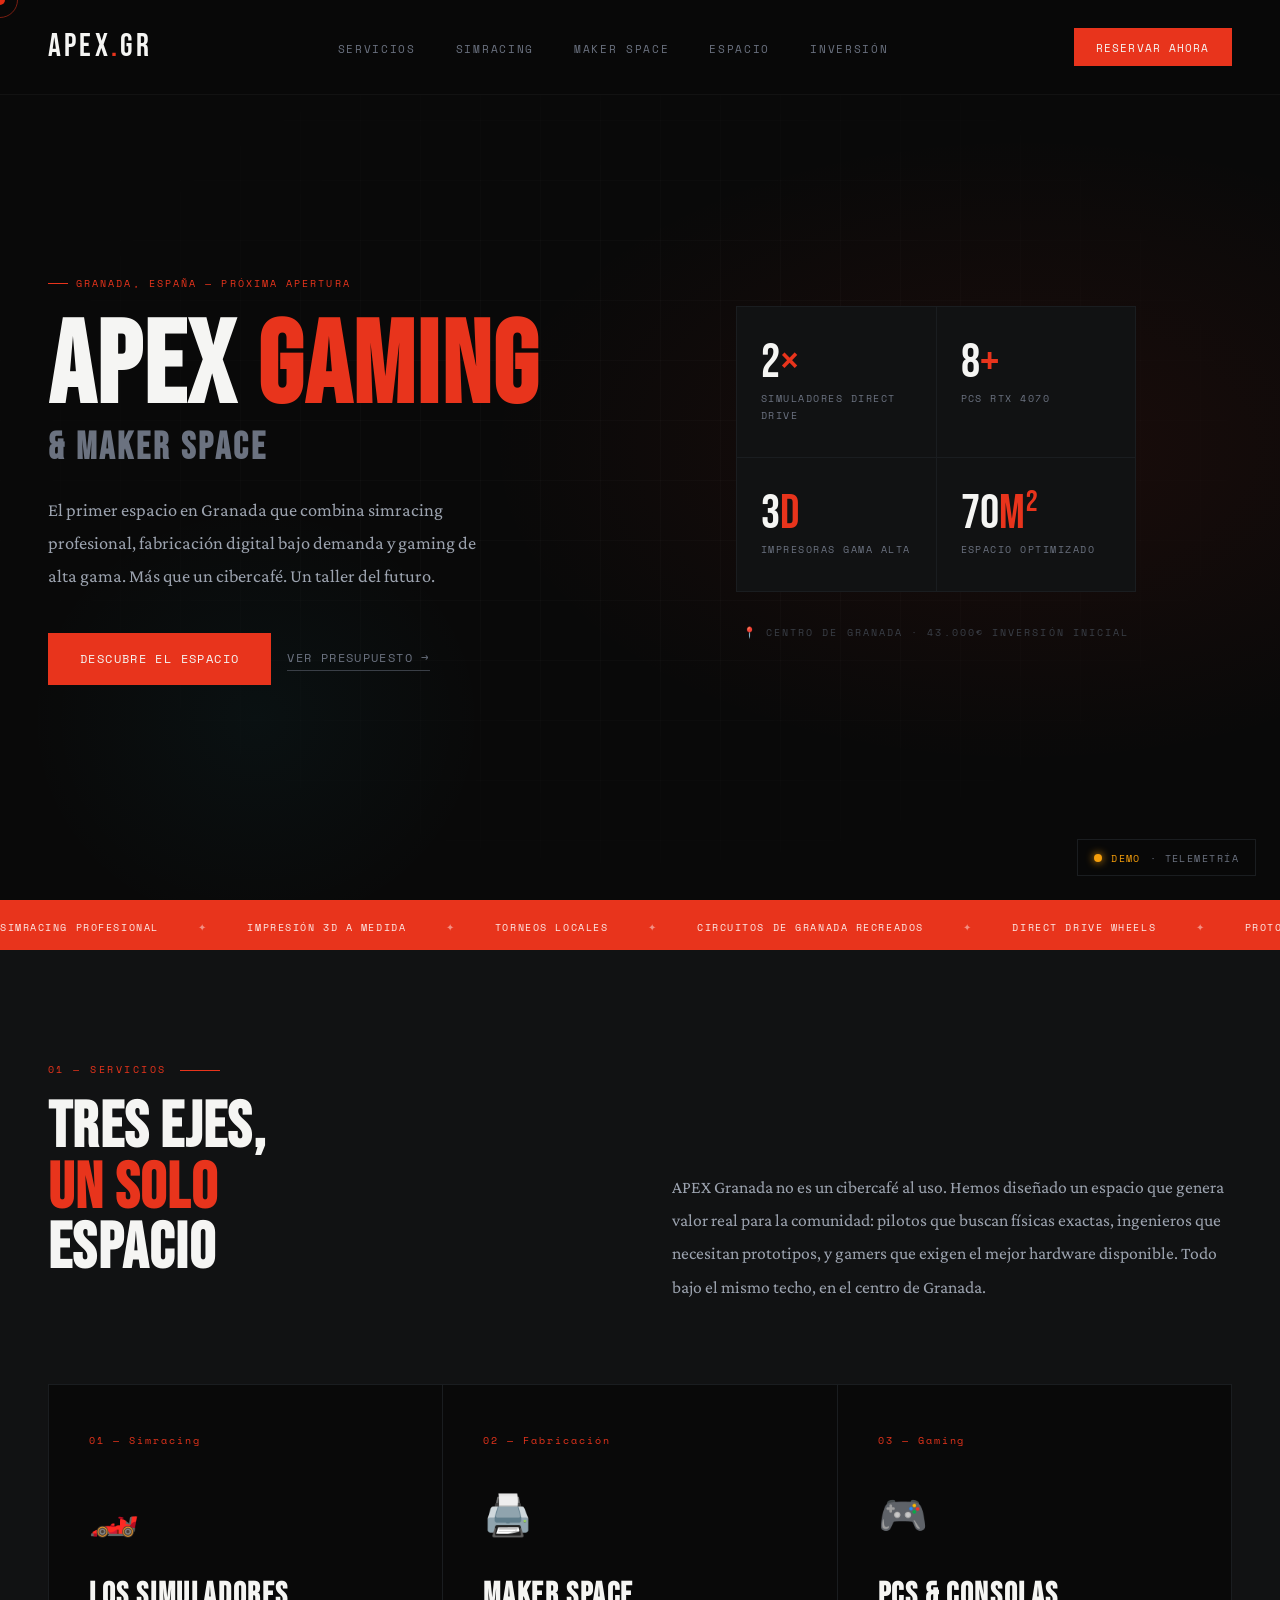
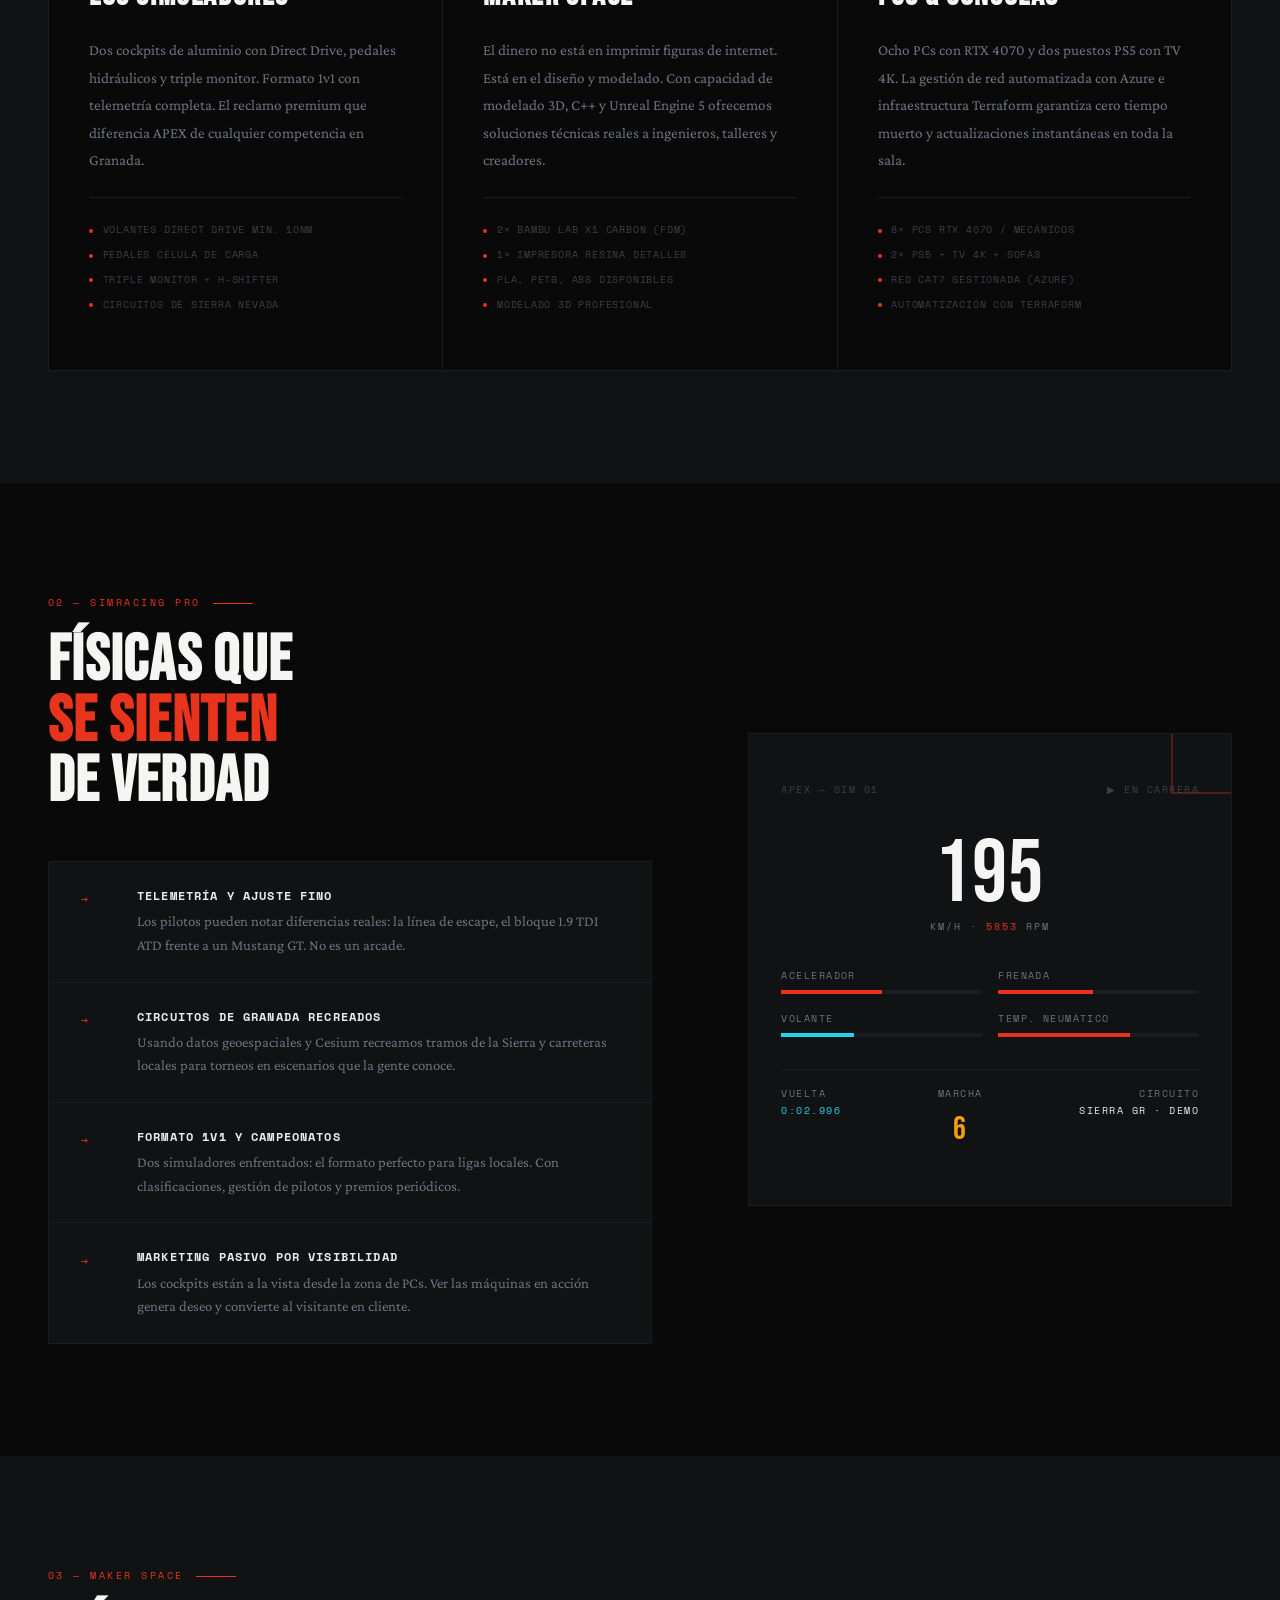
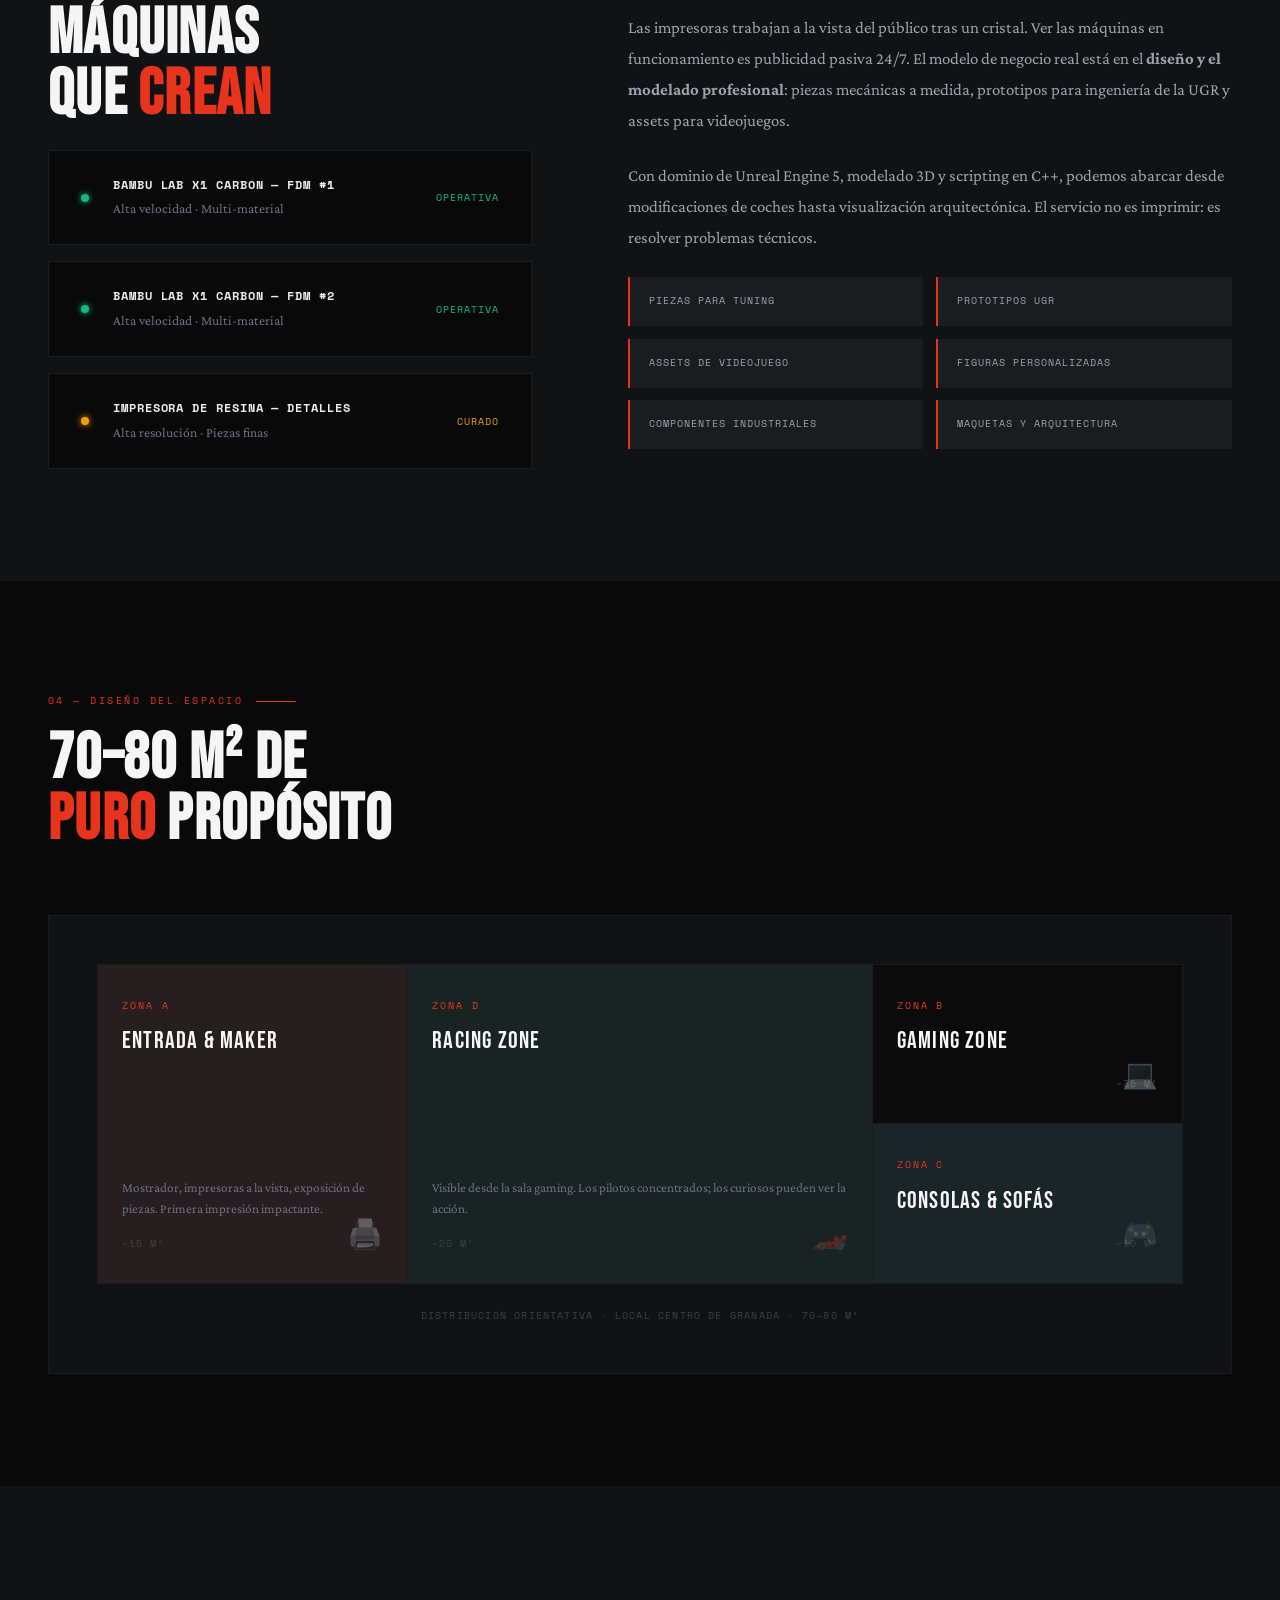
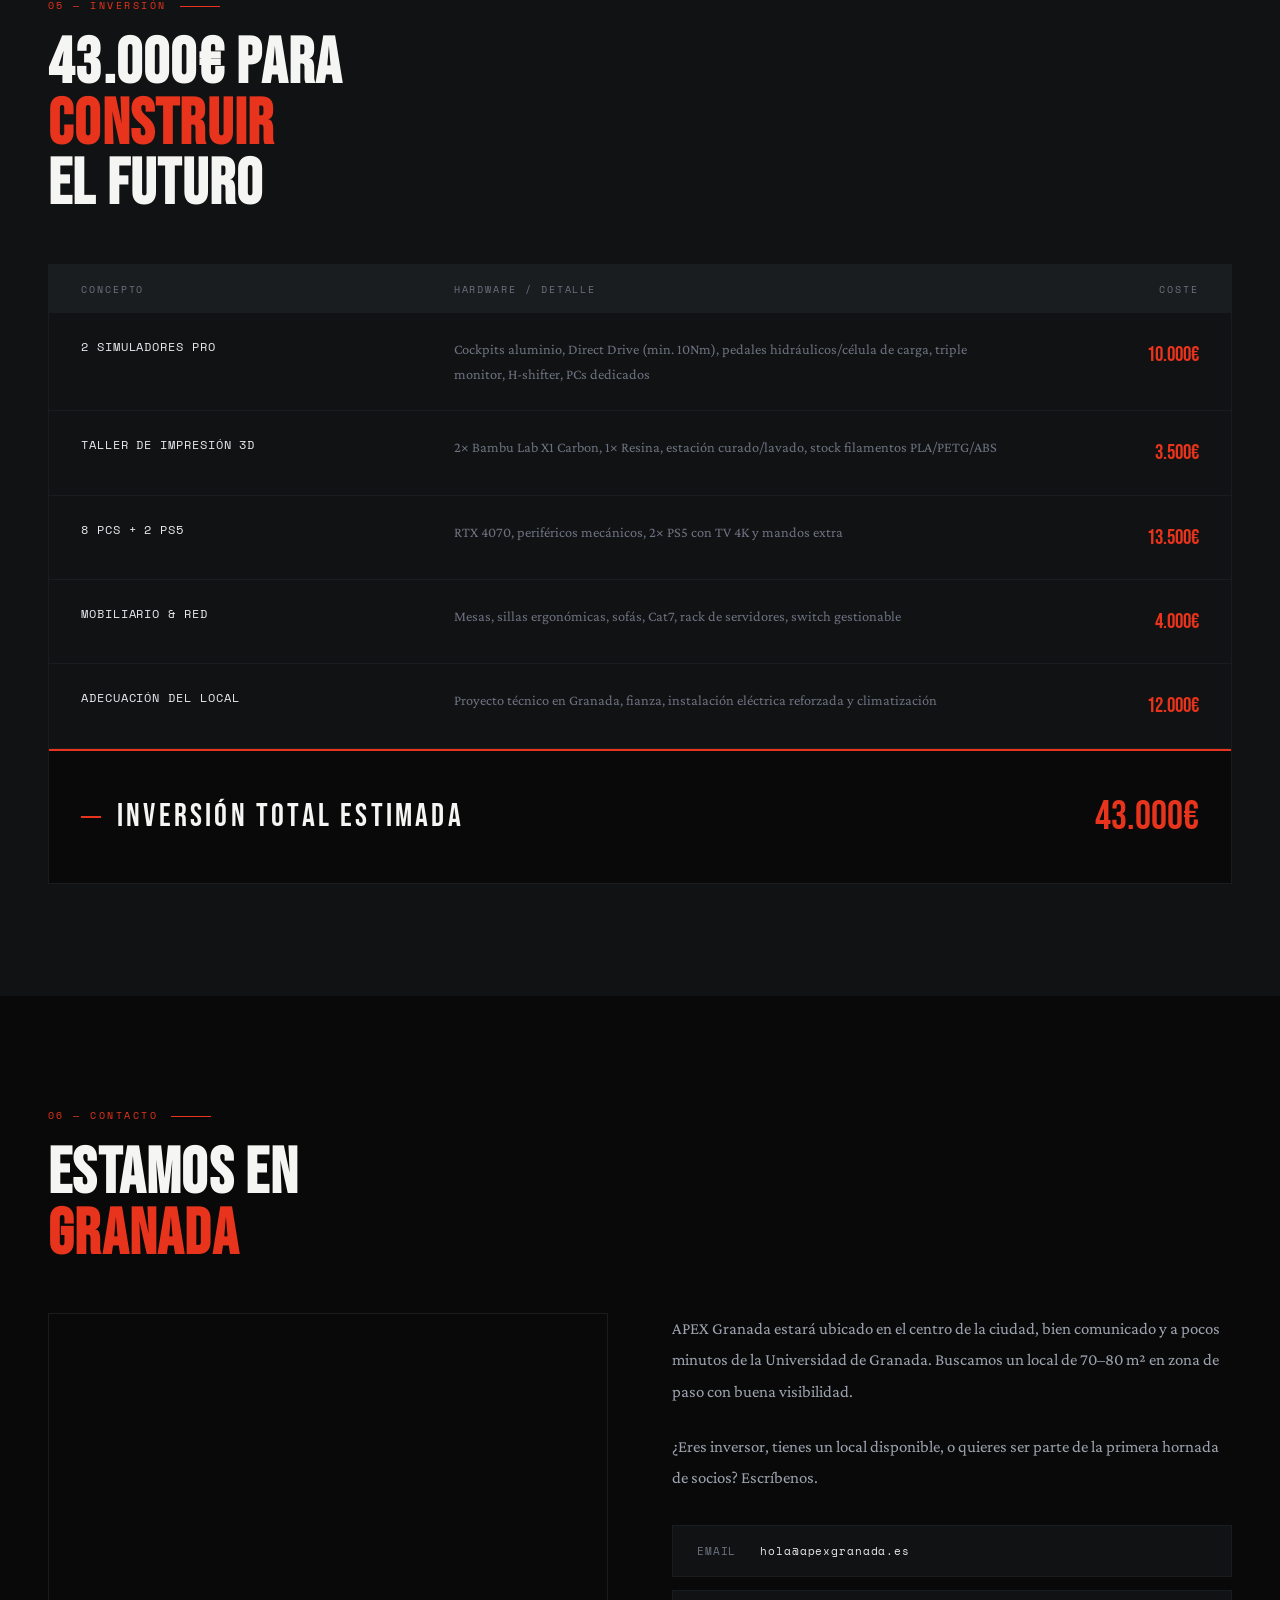
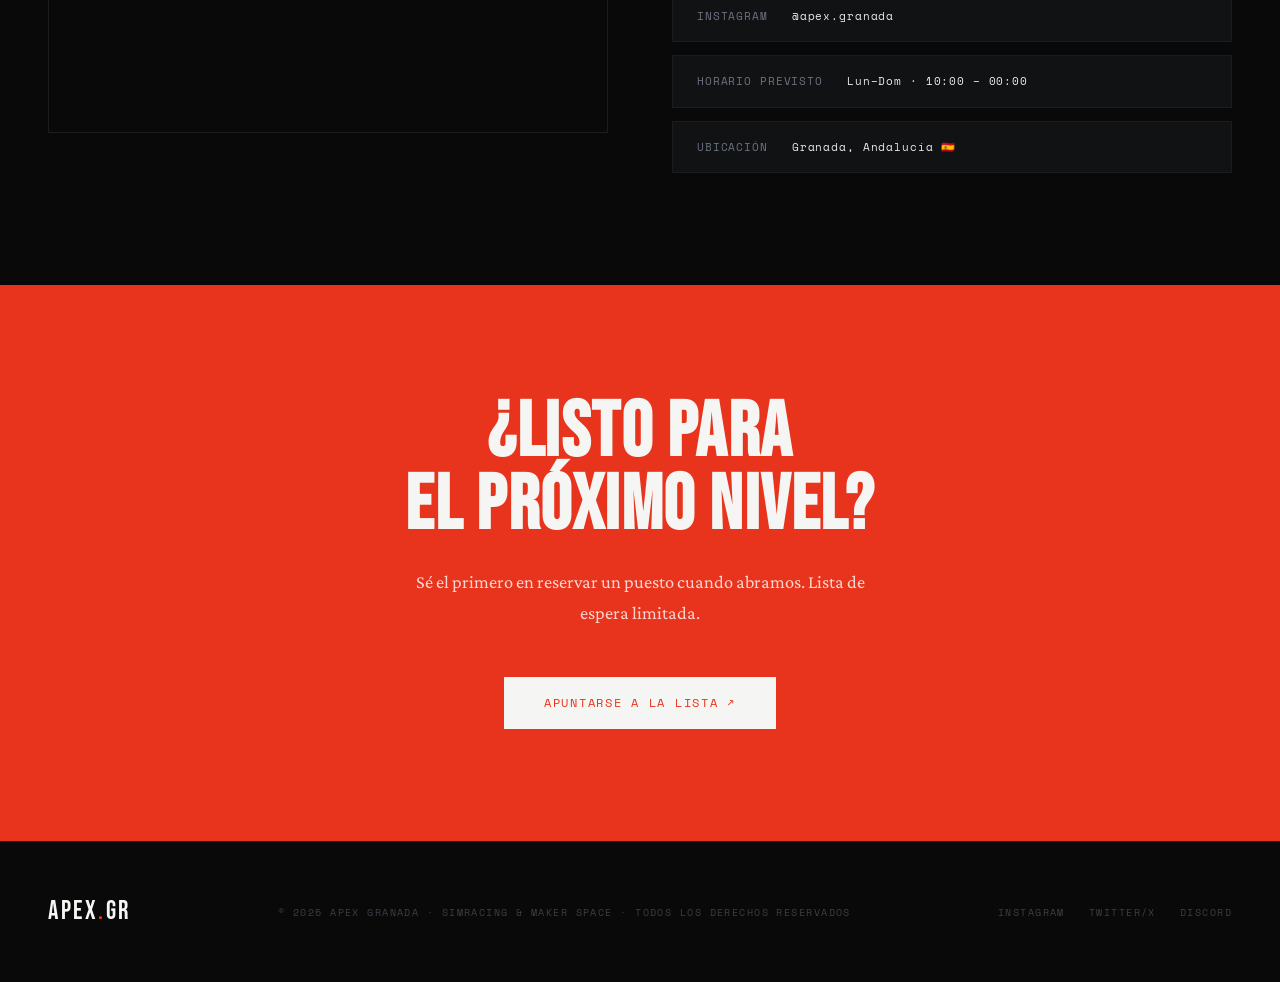
==== commit 3f60ca79: "Update index.html" ====
--- a/index.html
+++ b/index.html
@@ -1300,10 +1300,11 @@
   <div class="location-layout">
     <div class="location-map reveal">
       <iframe
-        src="https://www.openstreetmap.org/export/embed.html?bbox=-3.6136%2C37.1673%2C-3.5836%2C37.1873&layer=mapnik&marker=37.1773%2C-3.5986"
+        src="https://maps.google.com/maps?q=Centro+de+Granada,+España&hl=es&z=15&output=embed"
         loading="lazy"
         title="Mapa del centro de Granada"
         allowfullscreen
+        referrerpolicy="no-referrer-when-downgrade"
       ></iframe>
     </div>
     <div class="location-info reveal">
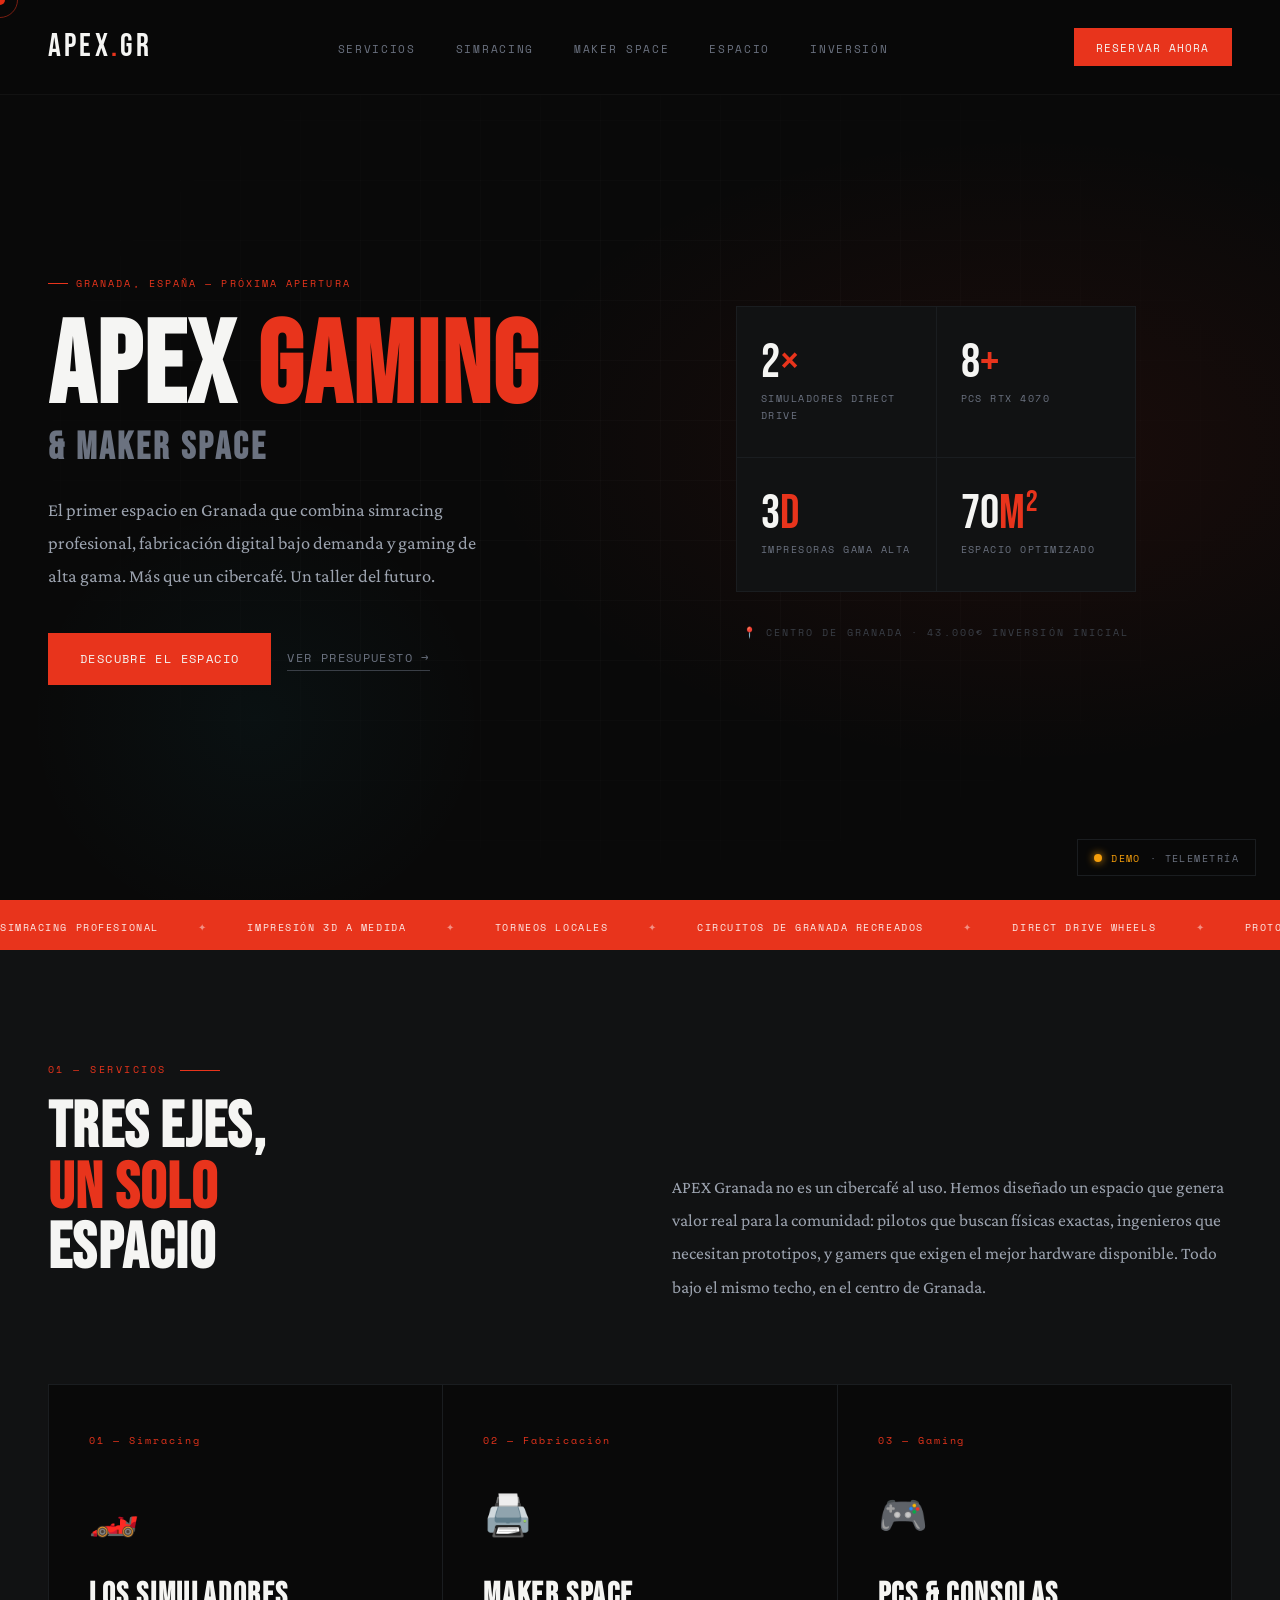
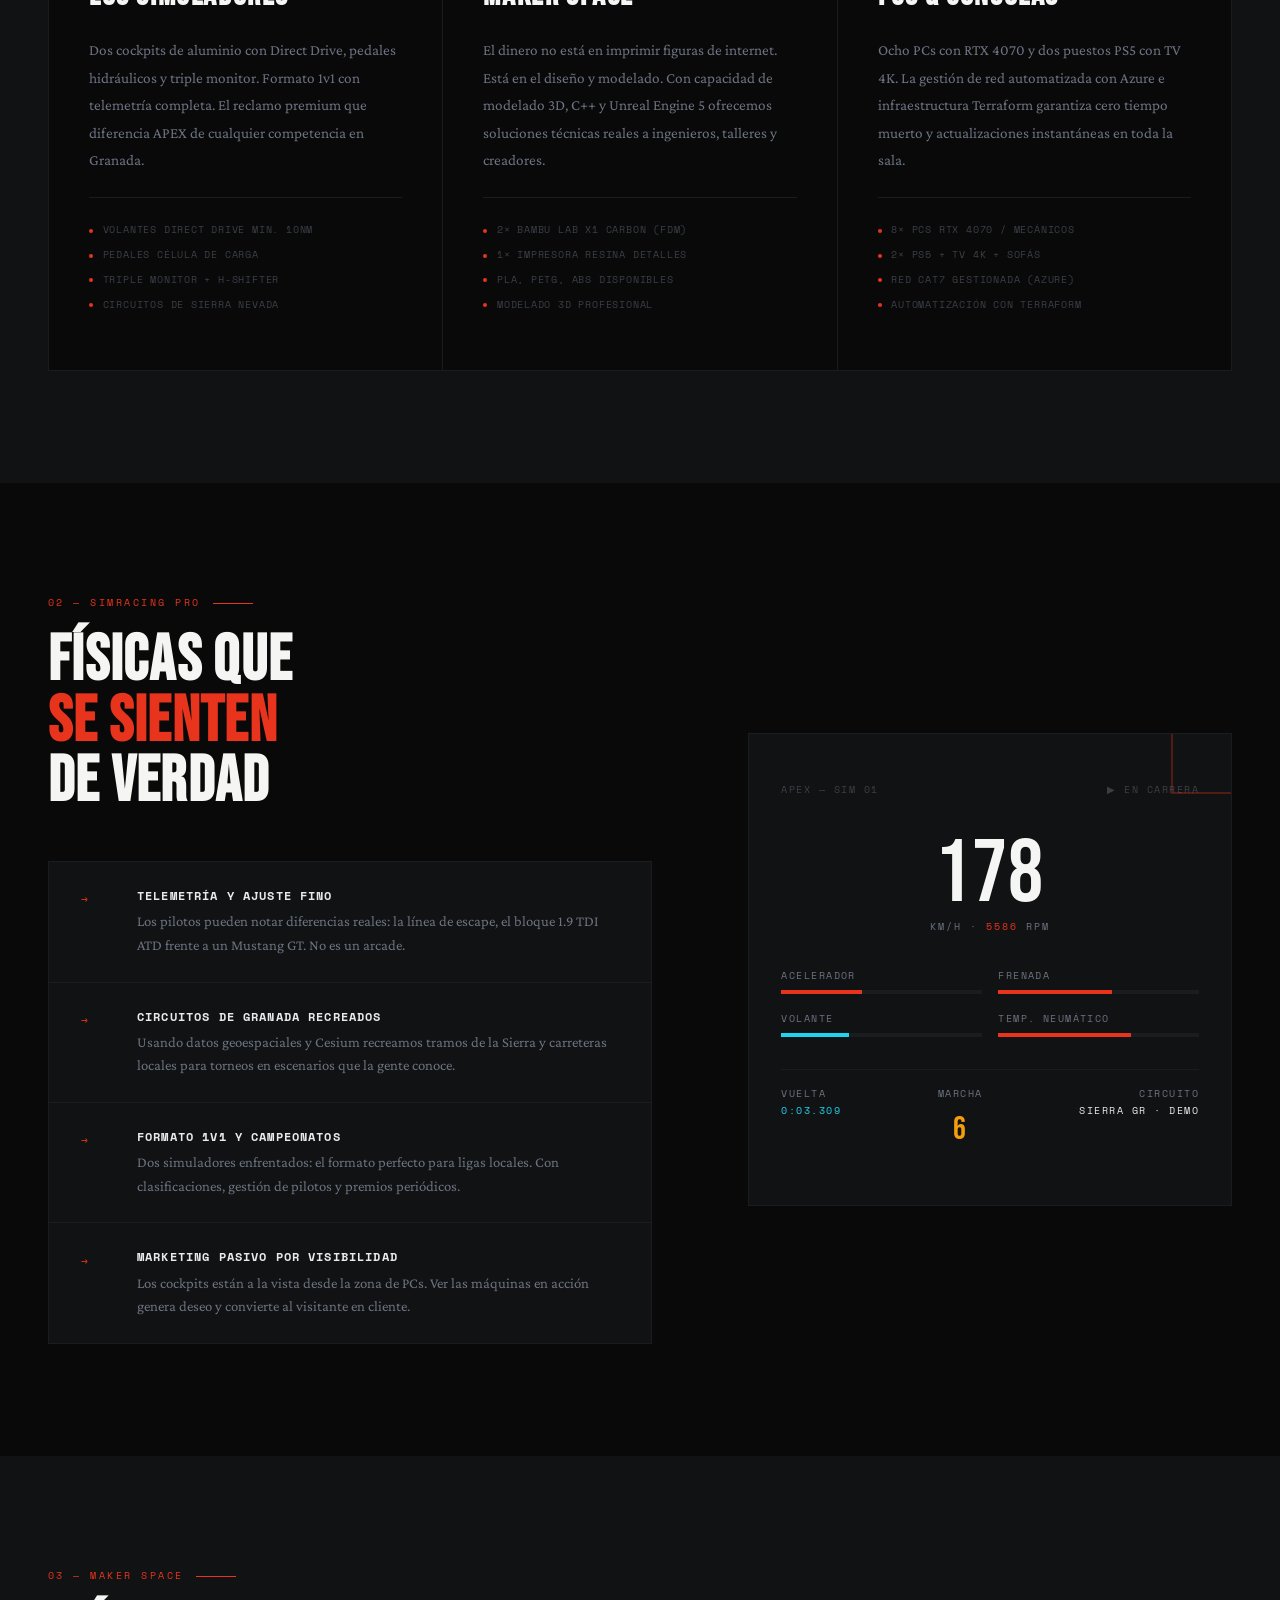
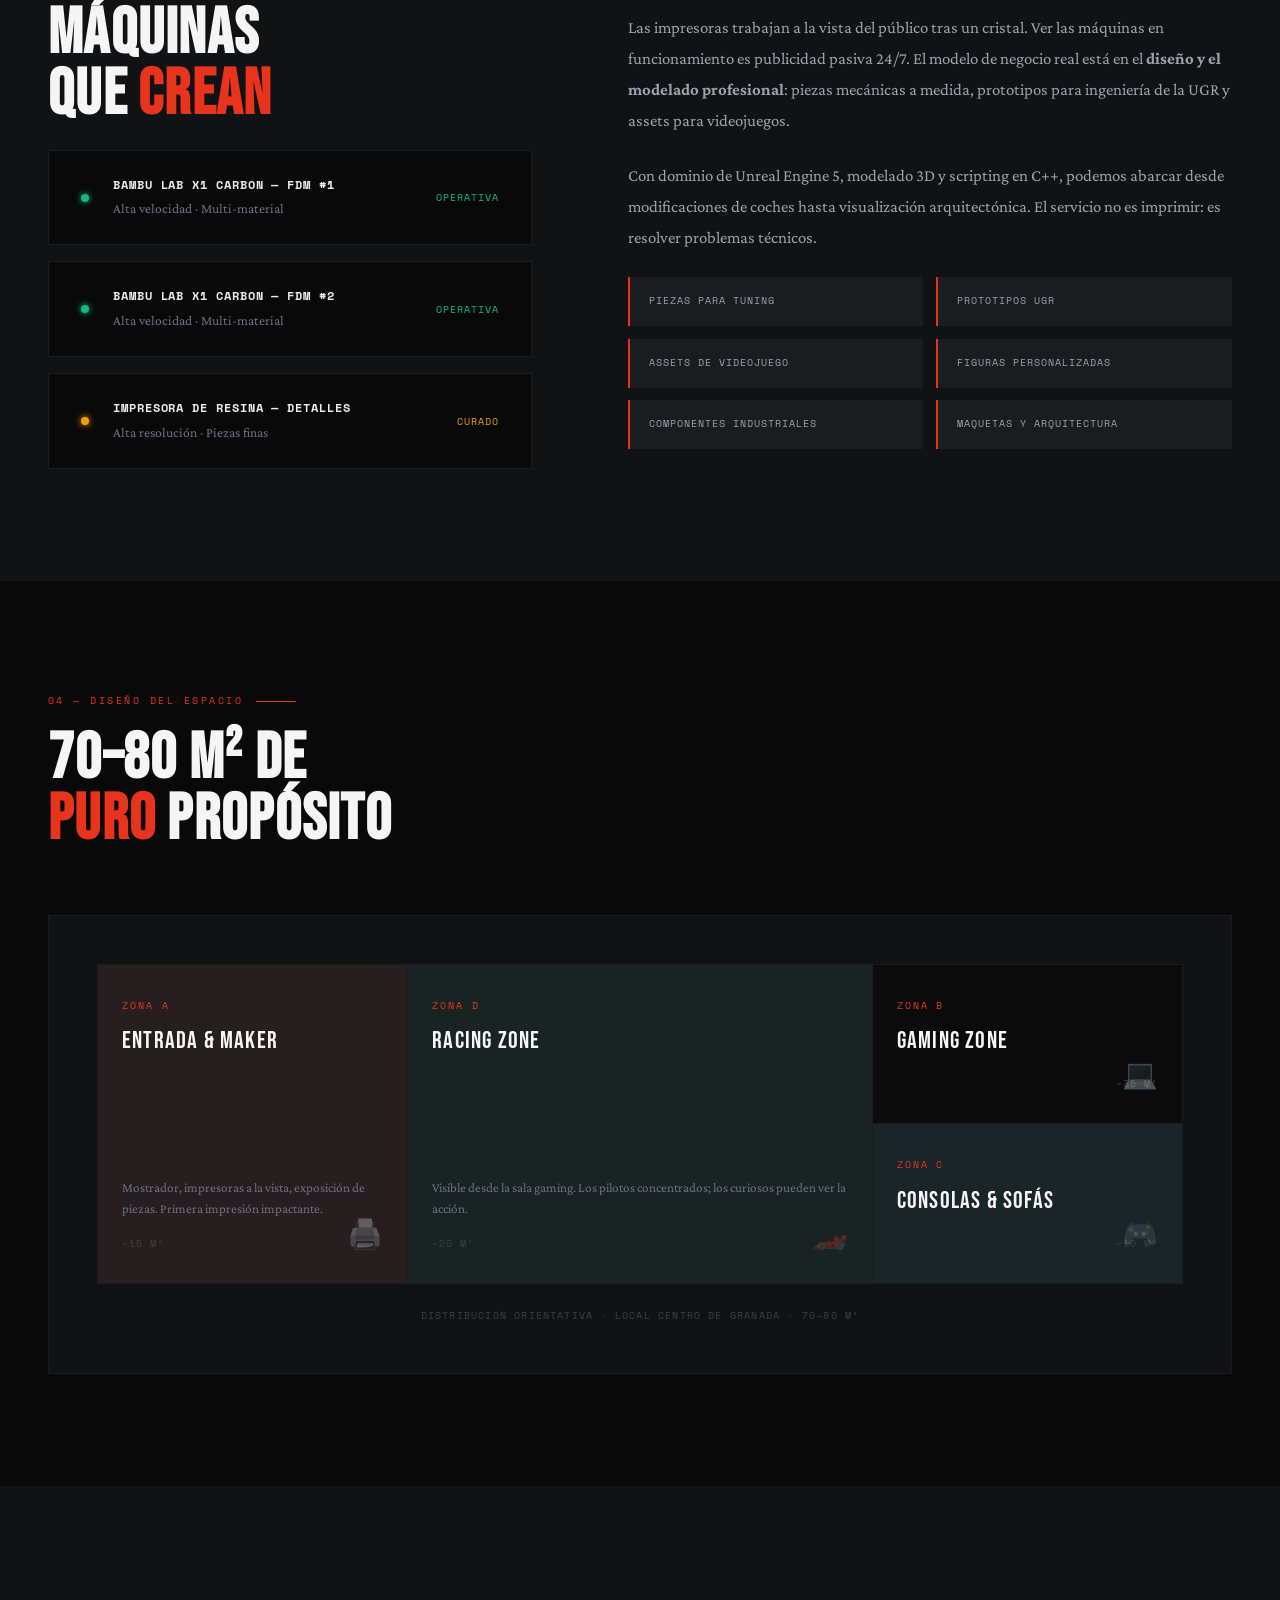
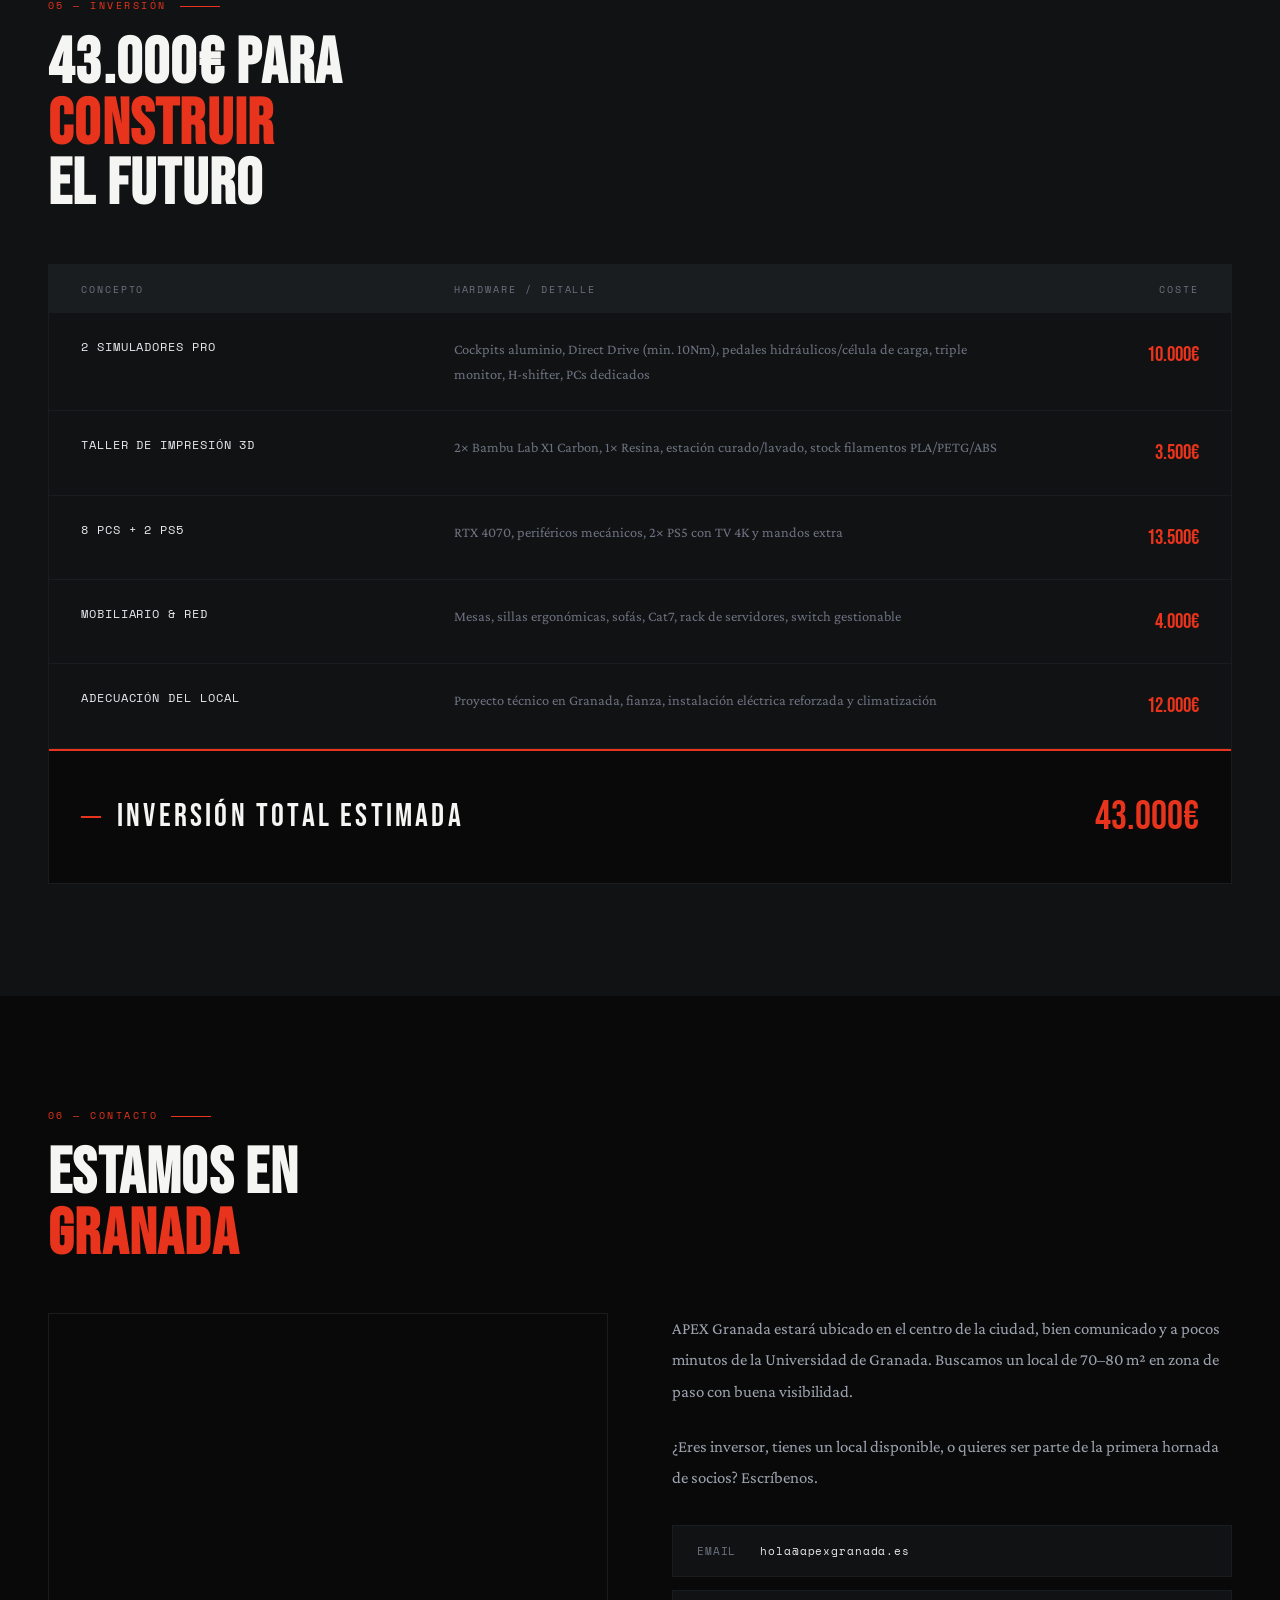
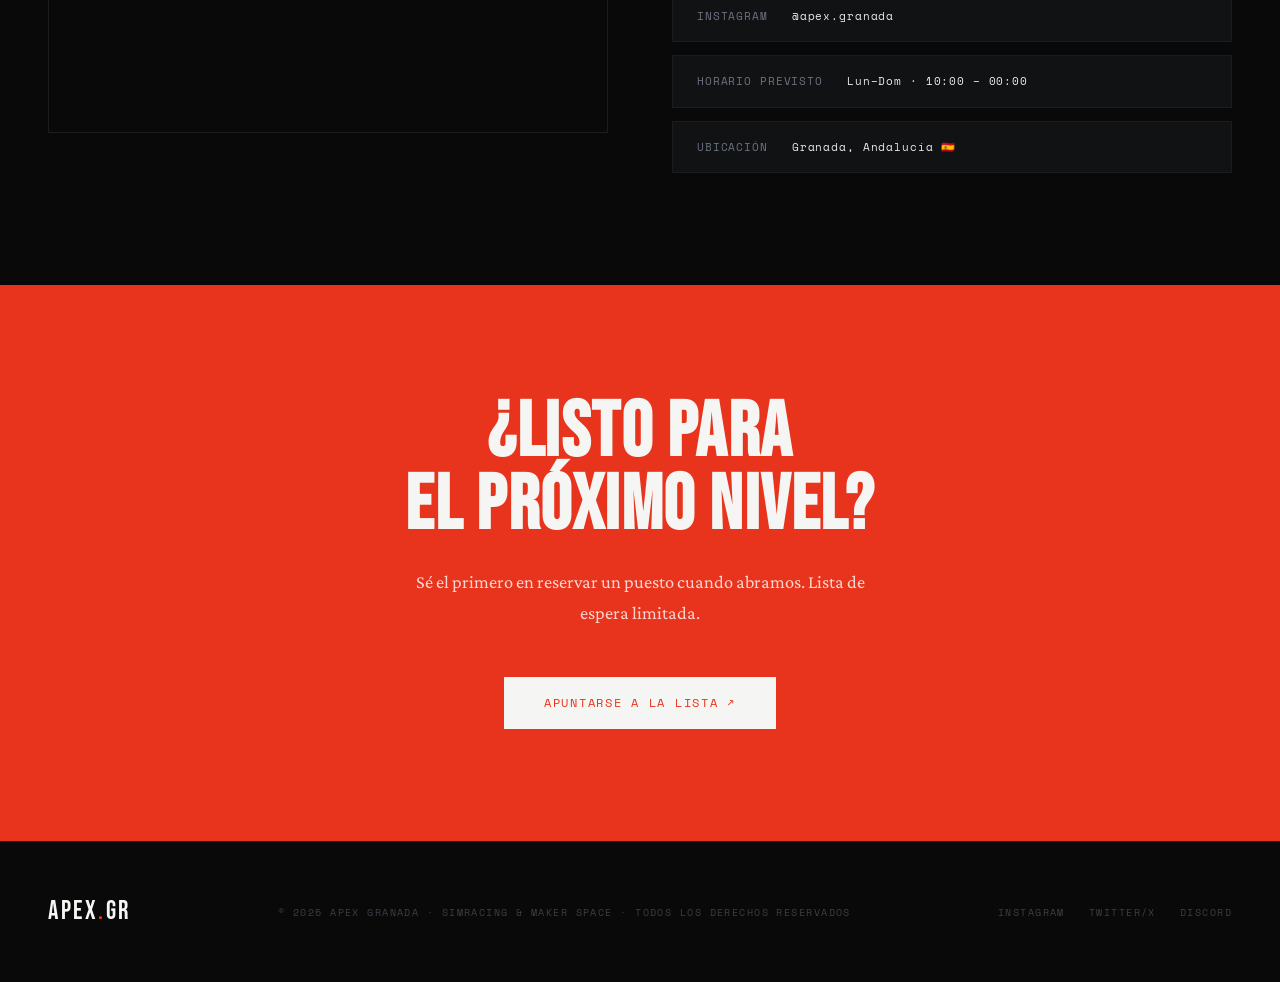
==== commit 61b52fe0: "Update index.html" ====
--- a/index.html
+++ b/index.html
@@ -1300,7 +1300,7 @@
   <div class="location-layout">
     <div class="location-map reveal">
       <iframe
-        src="https://maps.google.com/maps?q=Centro+de+Granada,+España&hl=es&z=15&output=embed"
+        src="https://maps.google.com/maps?q=37.1773,-3.5986&hl=es&z=15&output=embed"
         loading="lazy"
         title="Mapa del centro de Granada"
         allowfullscreen
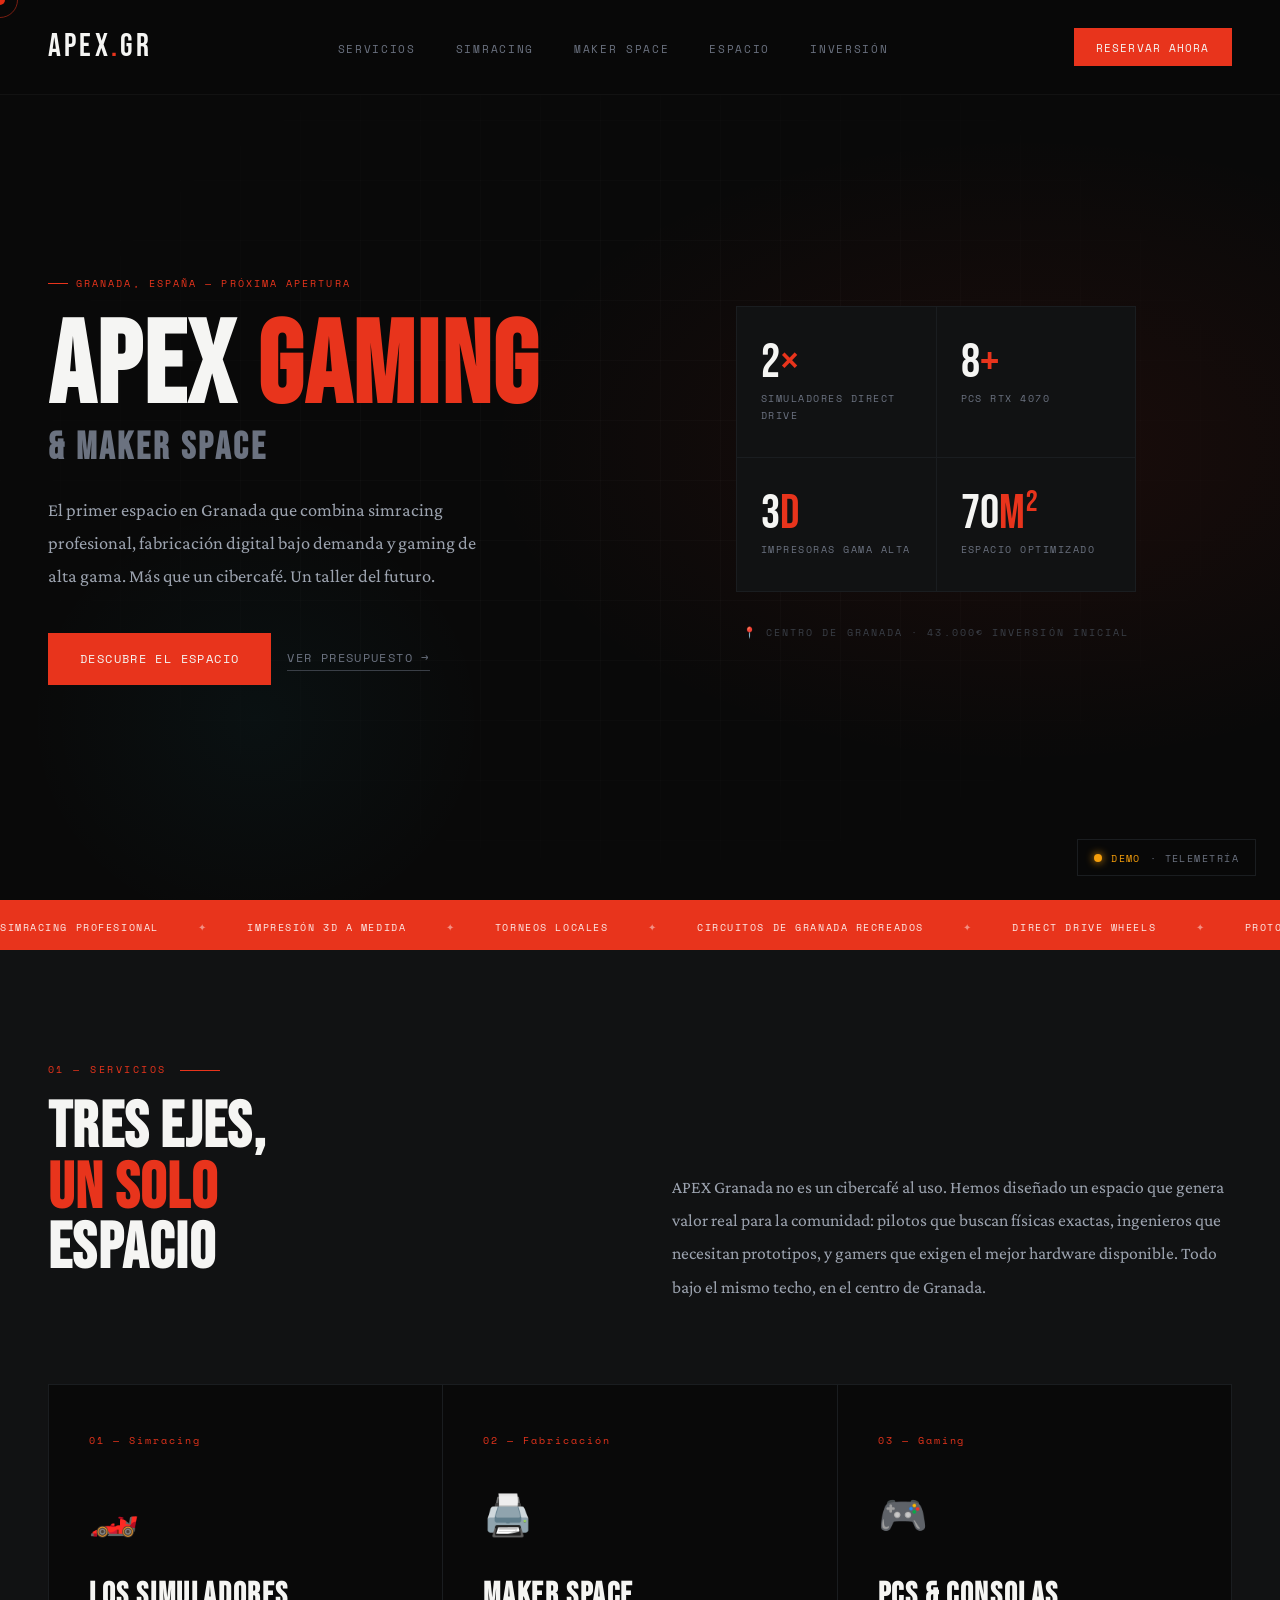
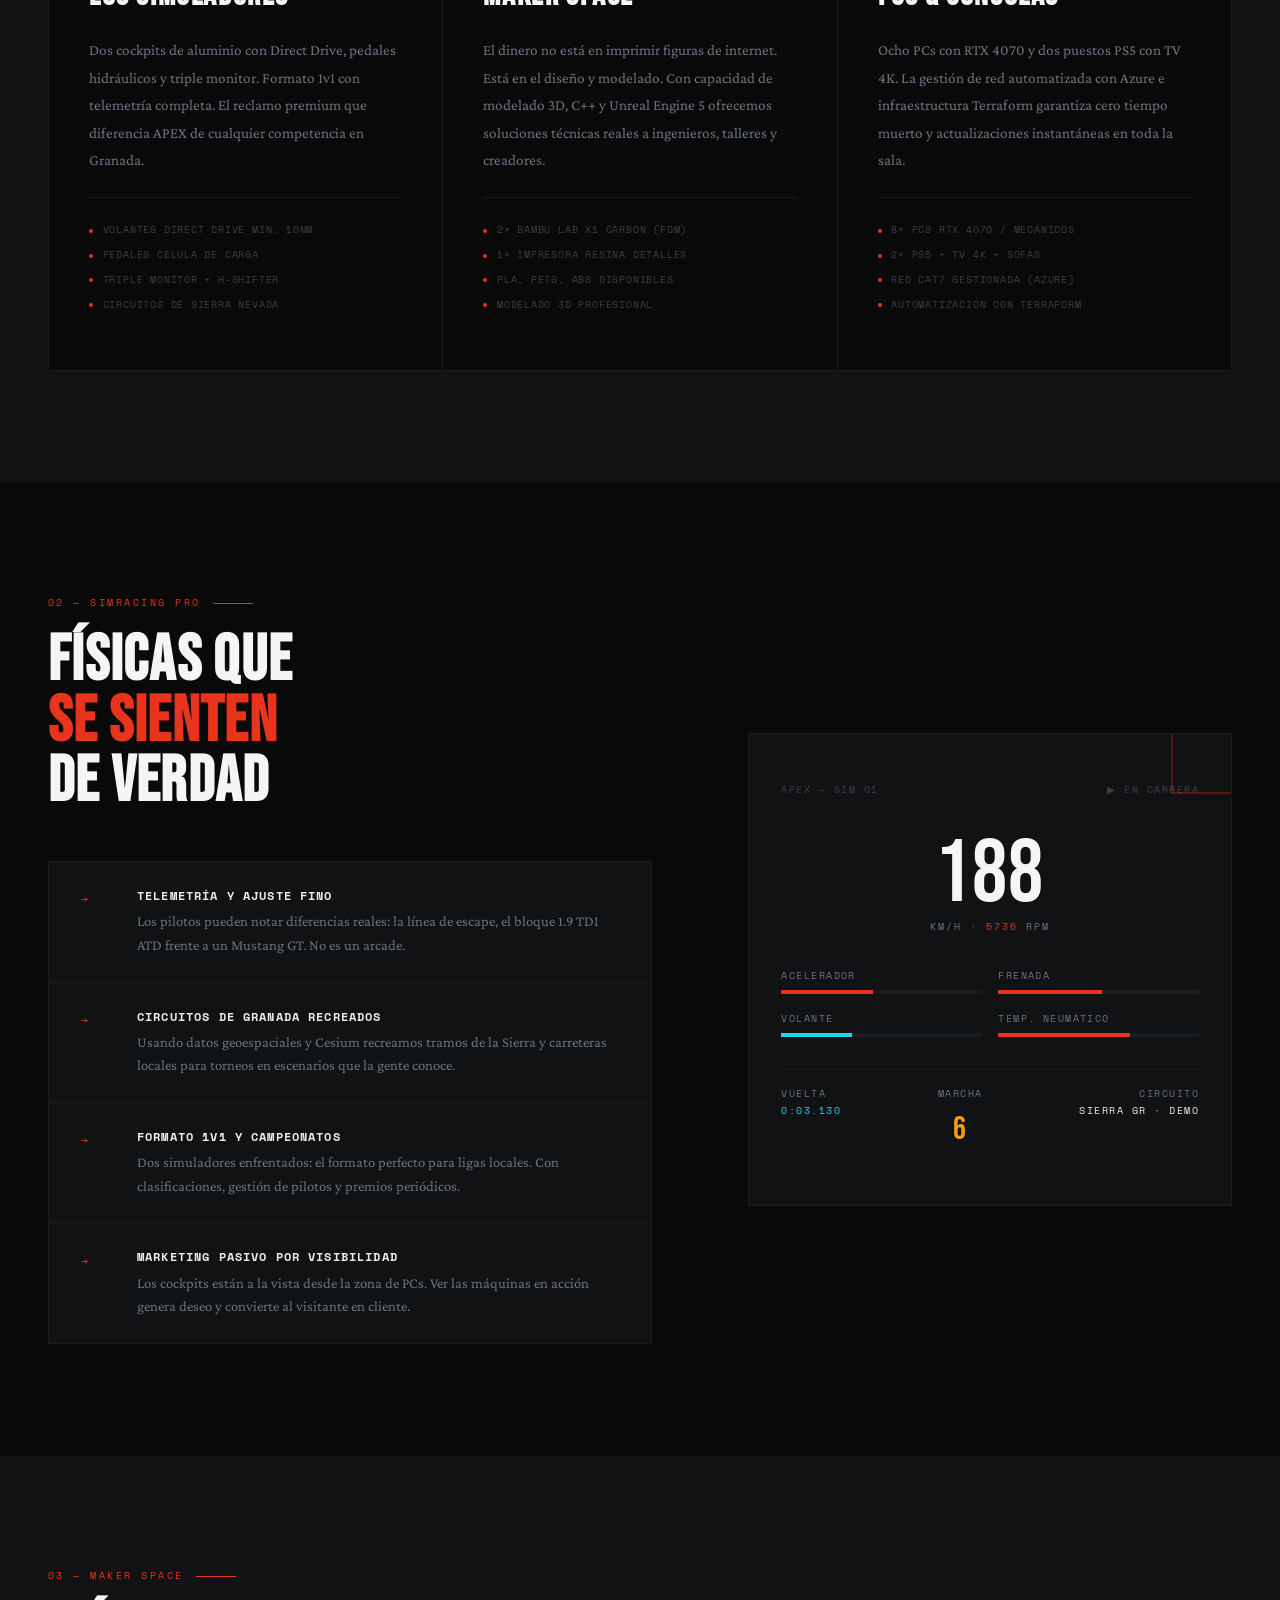
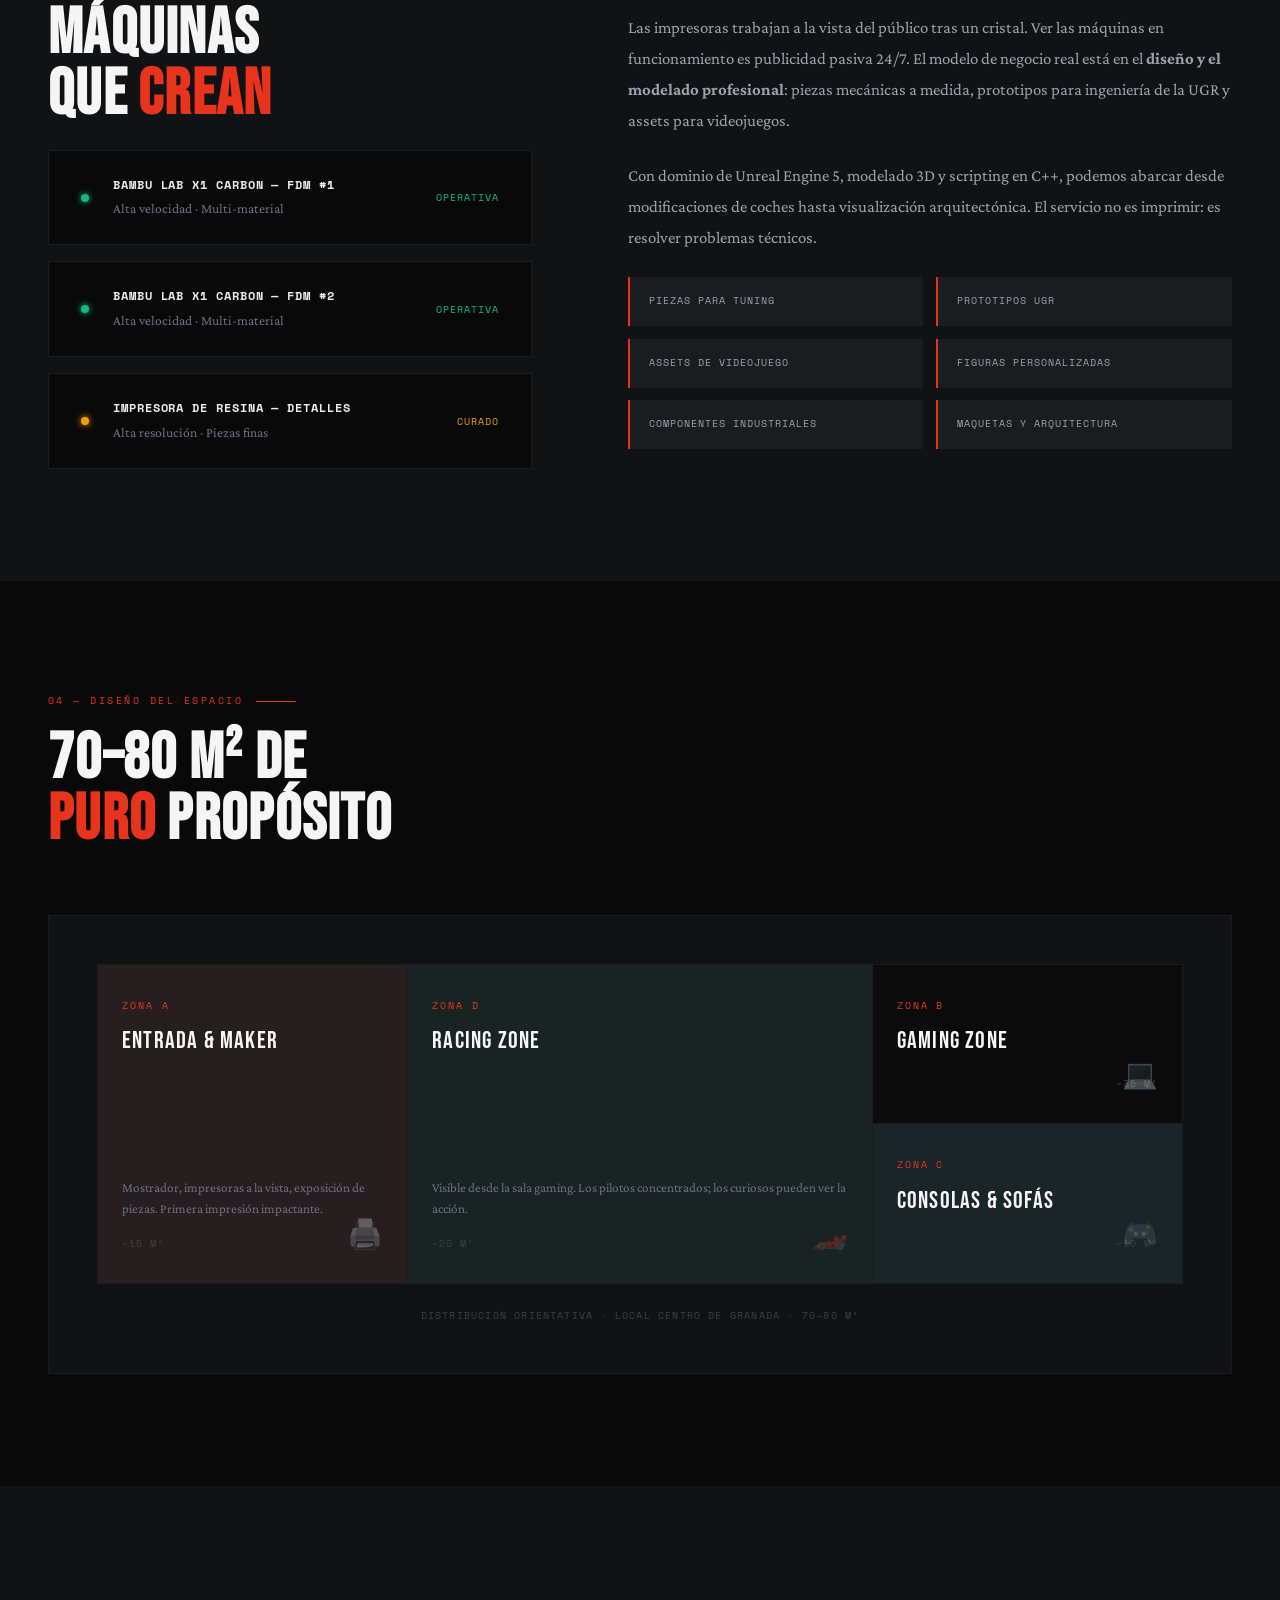
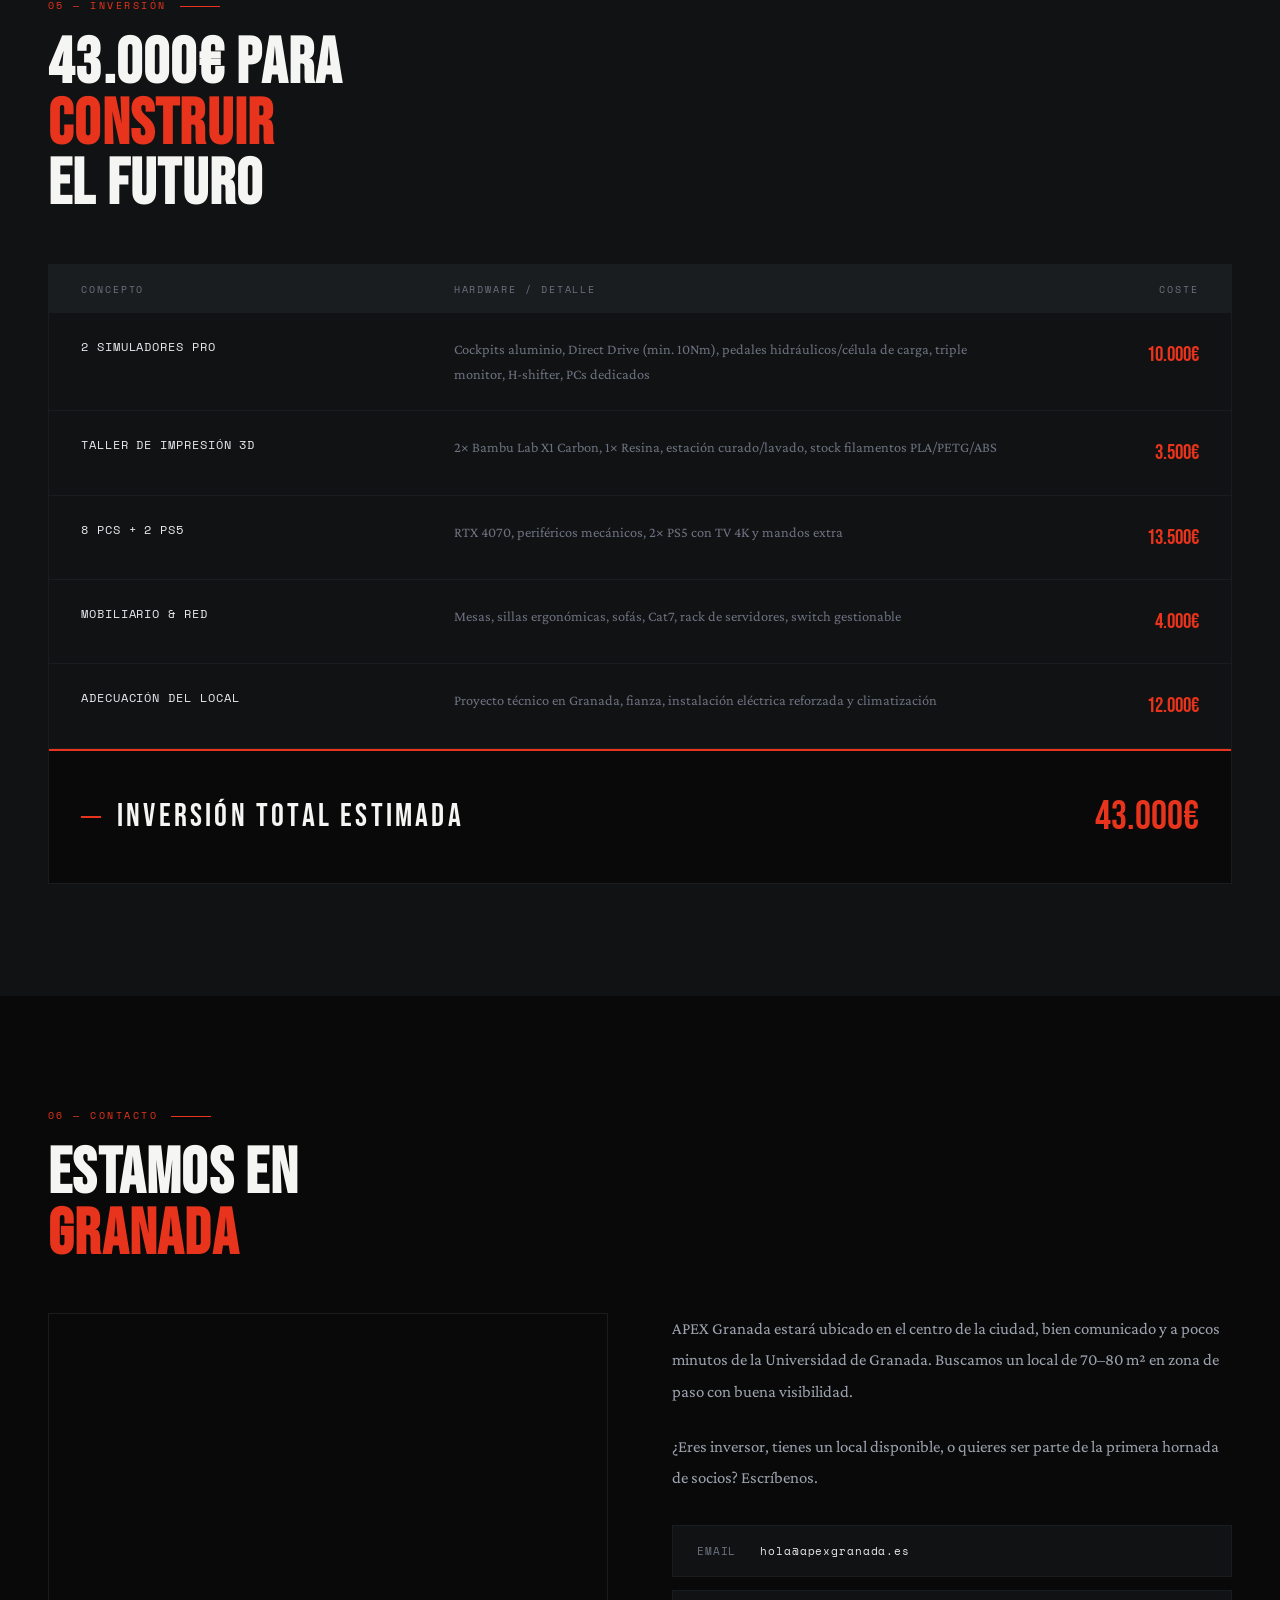
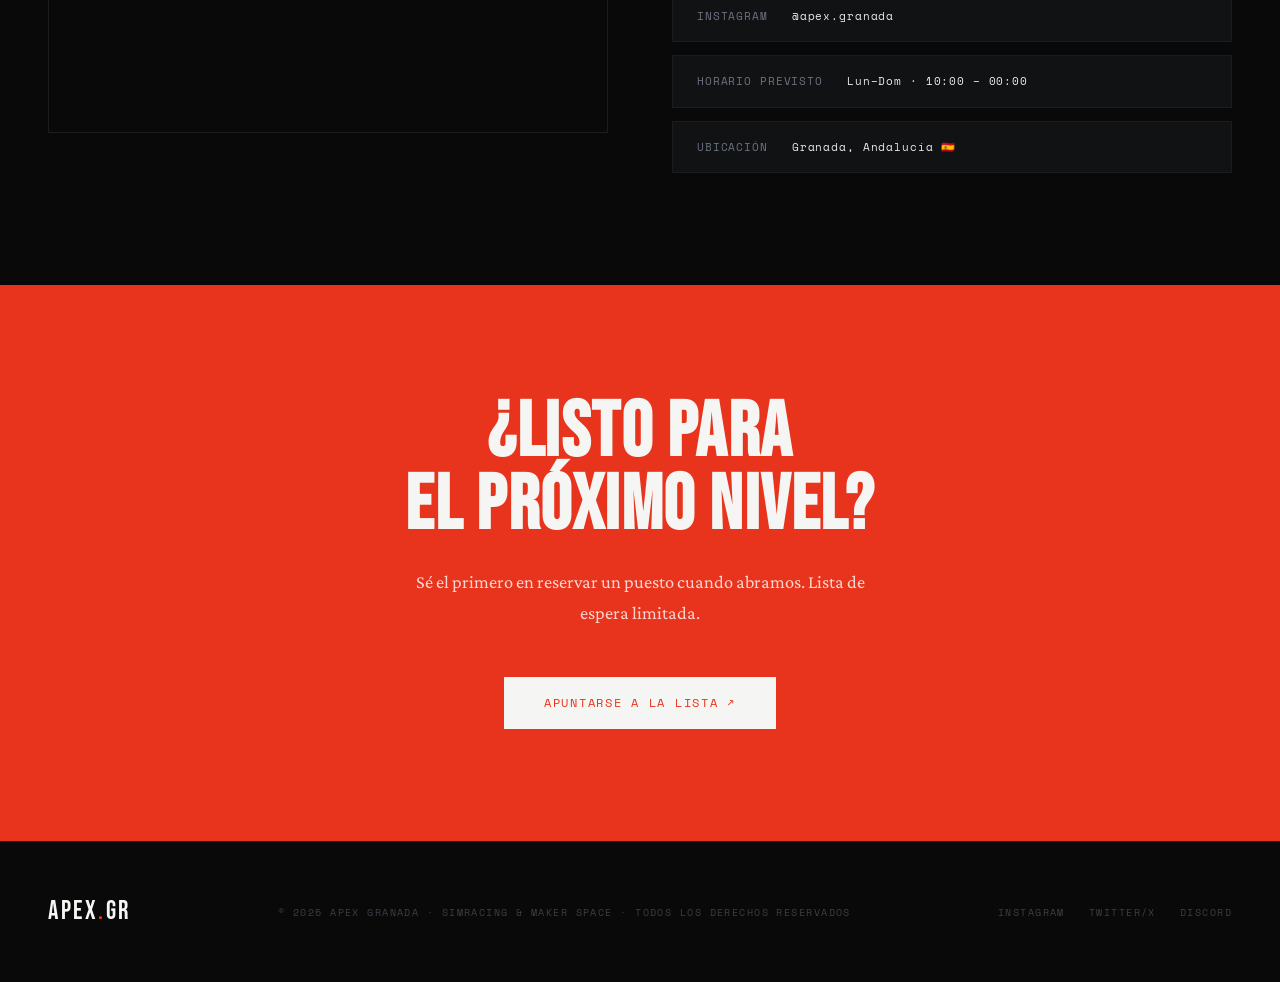
==== commit ecffba39: "Update index.html" ====
--- a/index.html
+++ b/index.html
@@ -815,7 +815,7 @@
     width: 100%;
     height: 100%;
     border: none;
-    filter: grayscale(0.4) contrast(0.9);
+    filter: invert(90%) hue-rotate(180deg) brightness(0.85) contrast(0.9);
   }
   .location-info p {
     color: var(--c-silver);
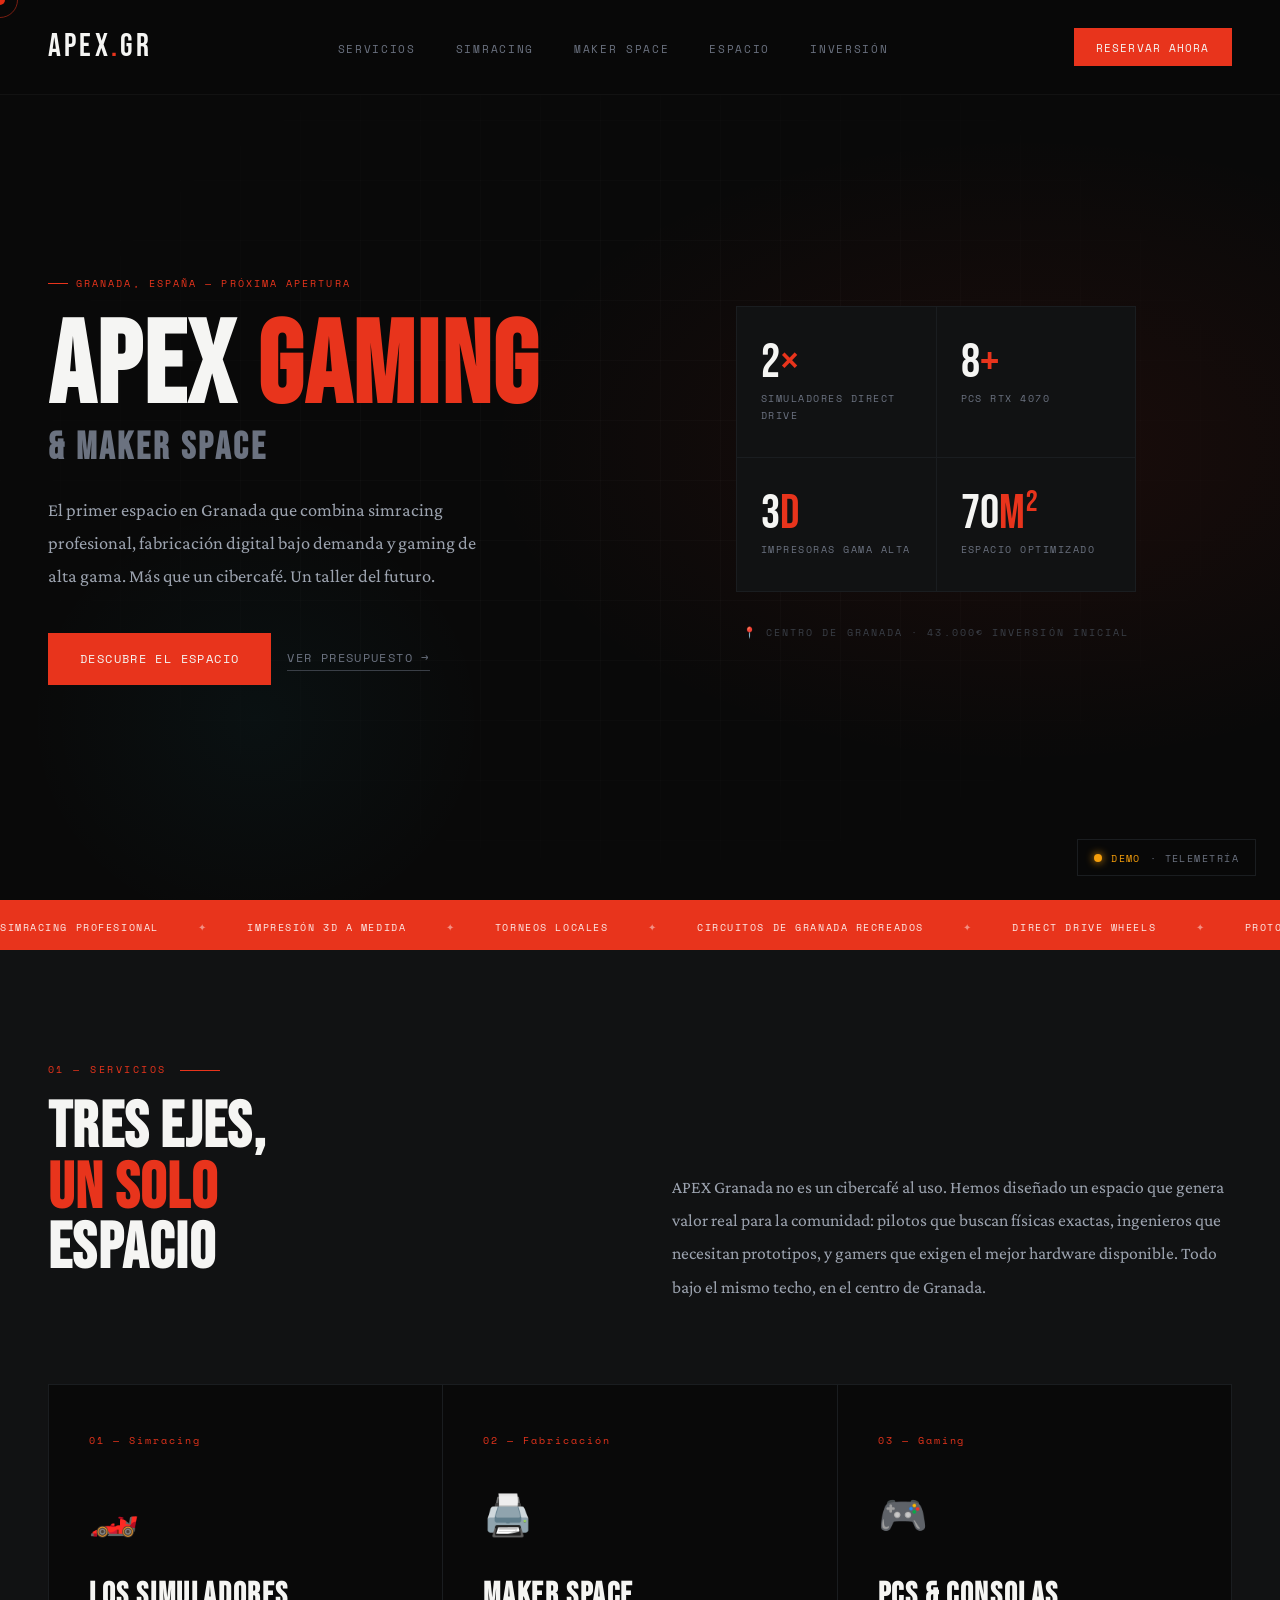
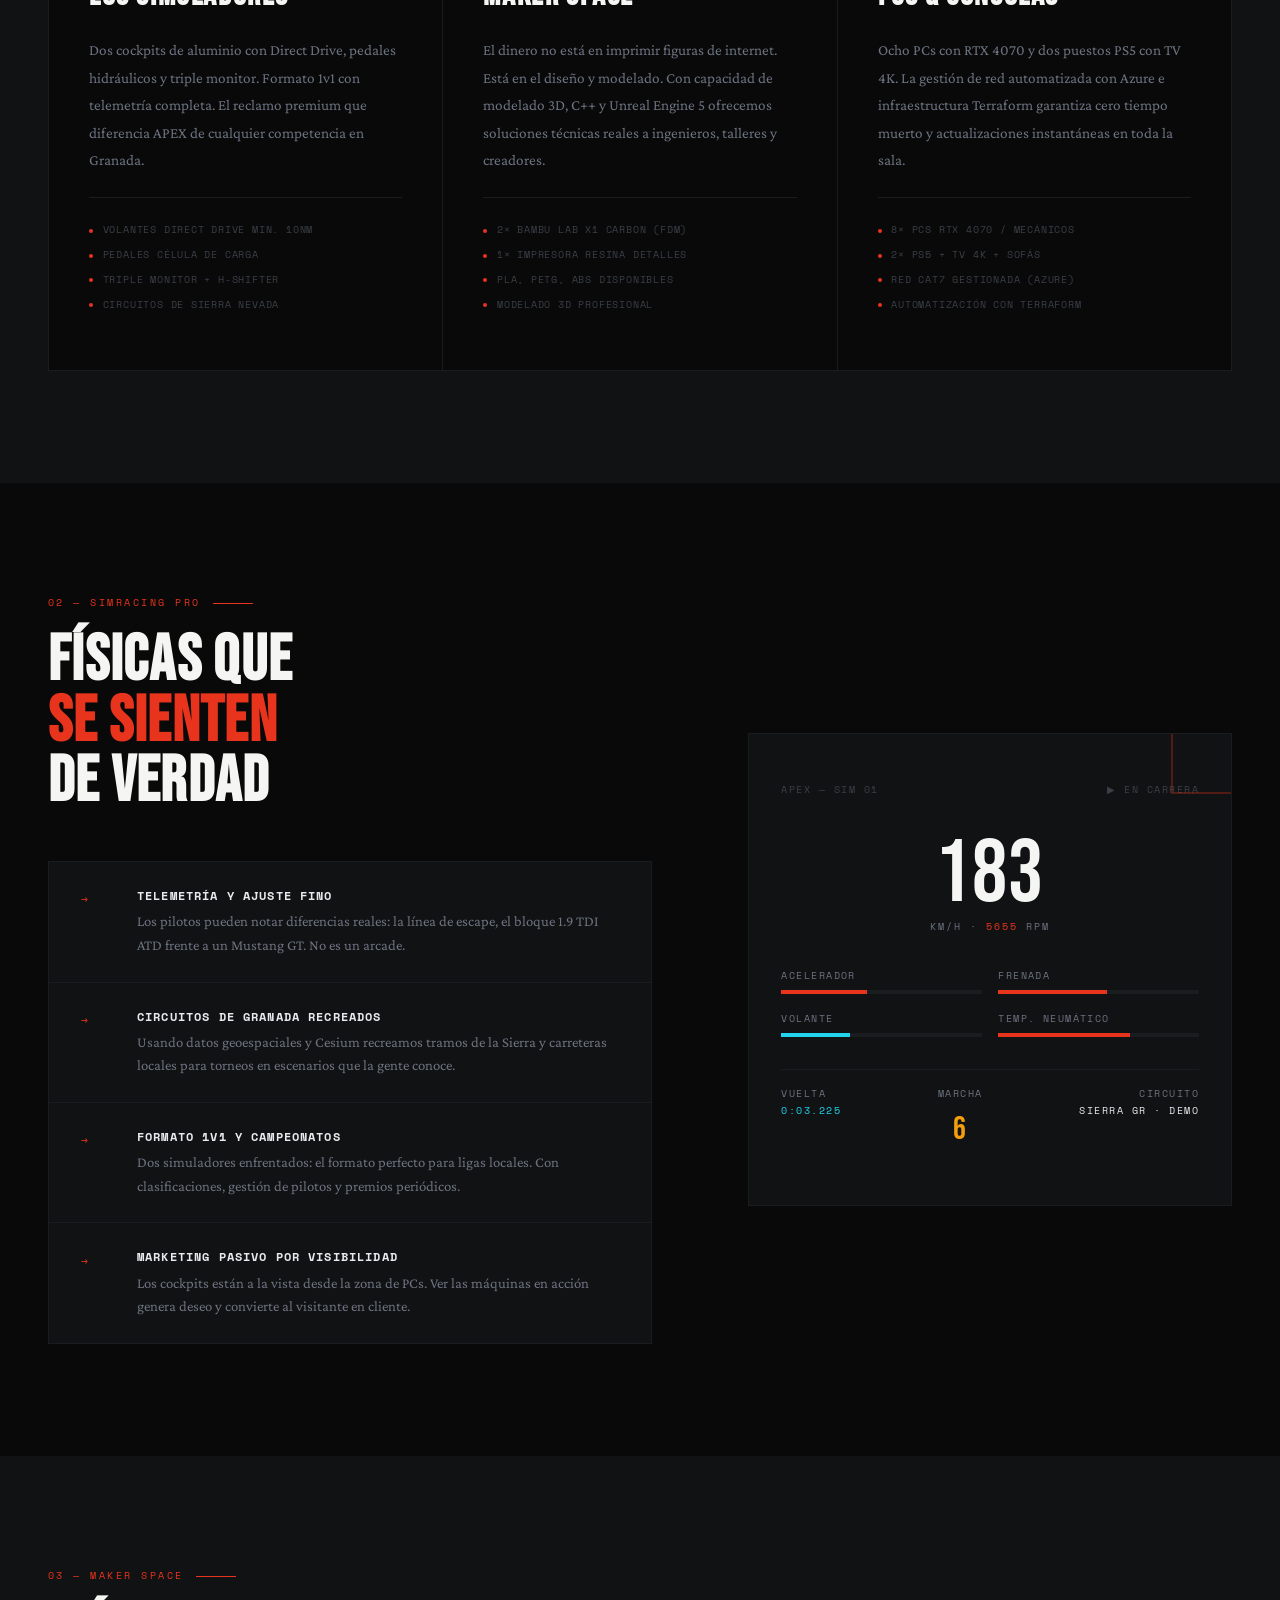
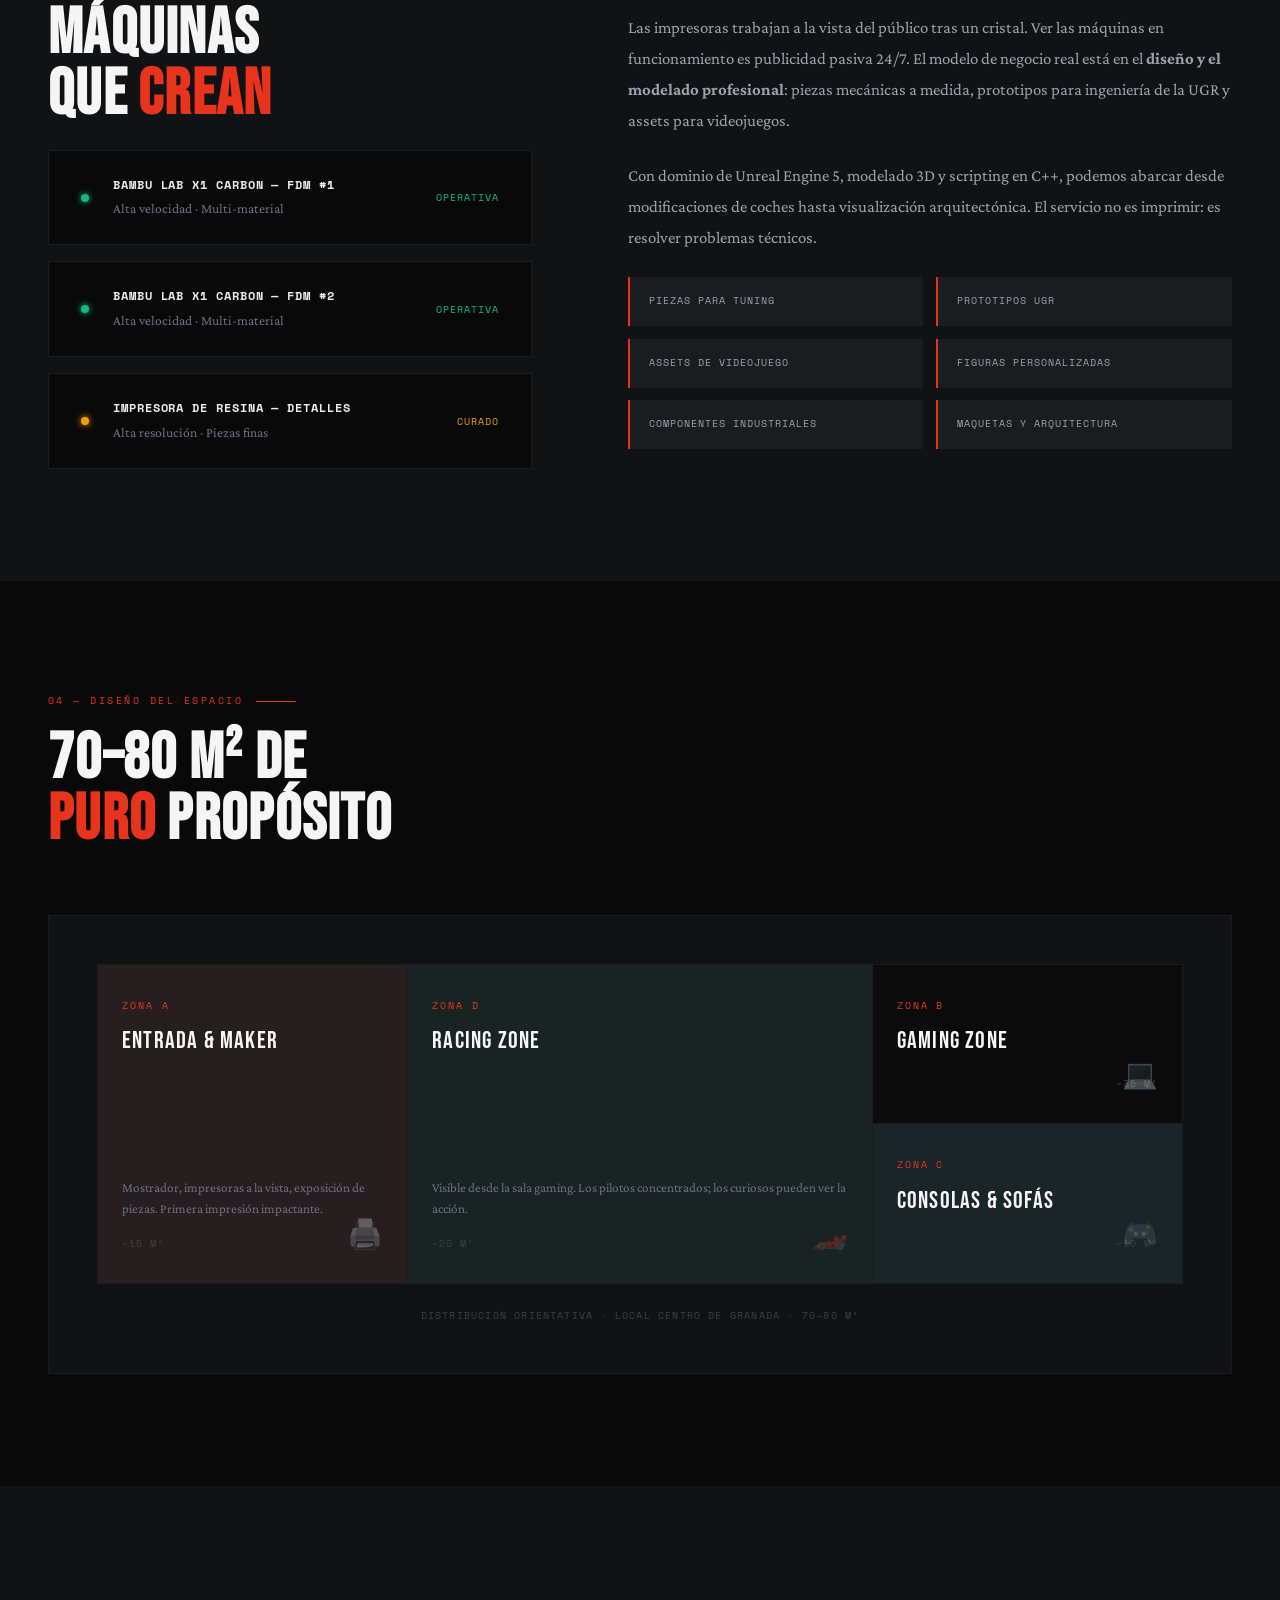
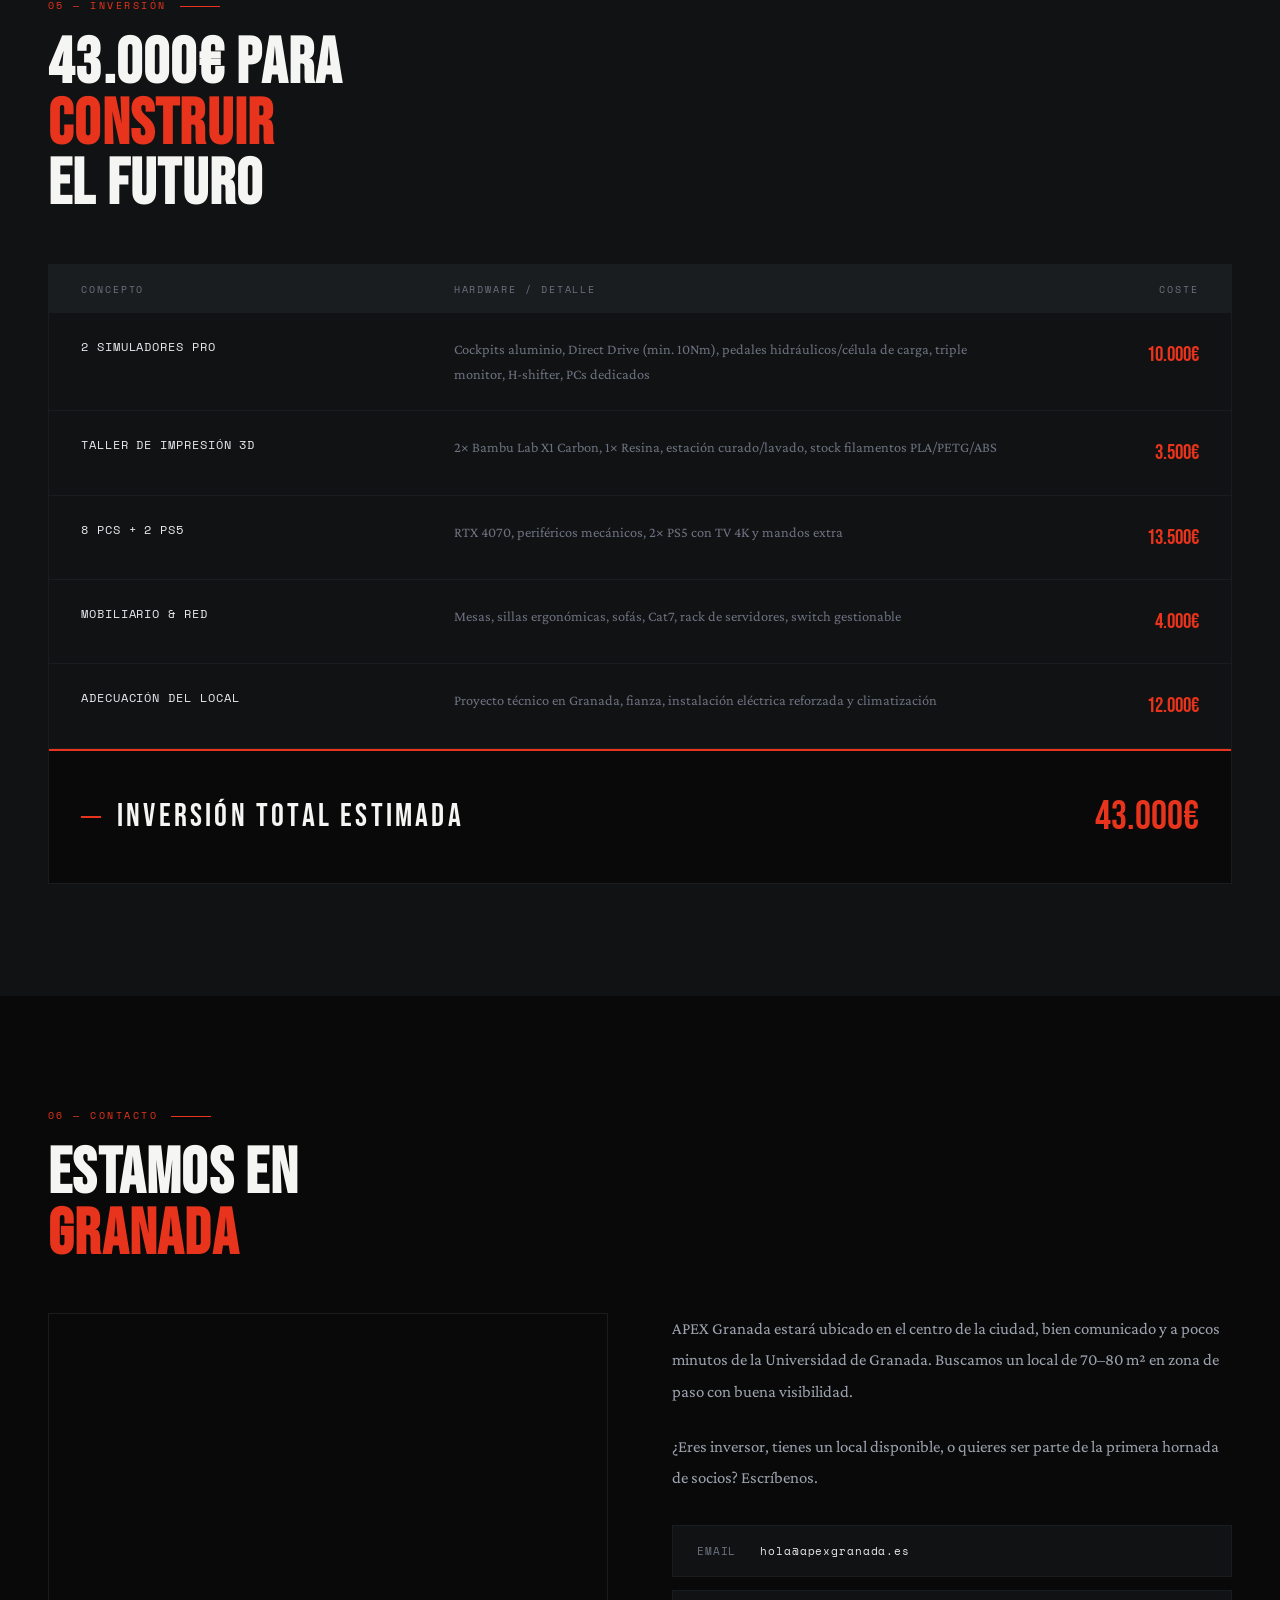
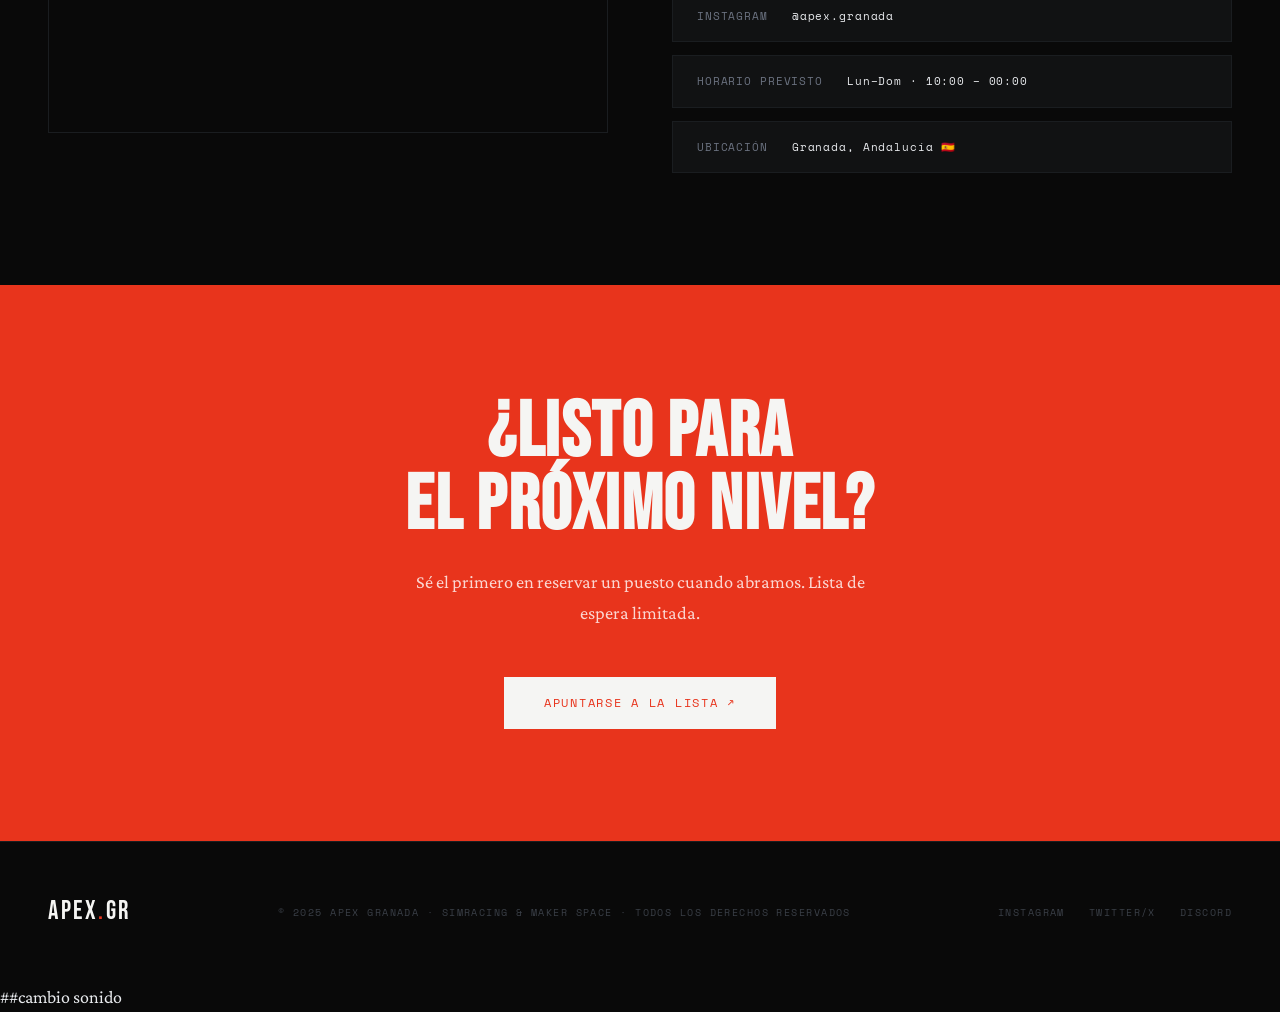
==== commit 007beeee: "Update index.html" ====
--- a/index.html
+++ b/index.html
@@ -1664,3 +1664,4 @@
 </script>
 </body>
 </html>
+##cambio sonido 
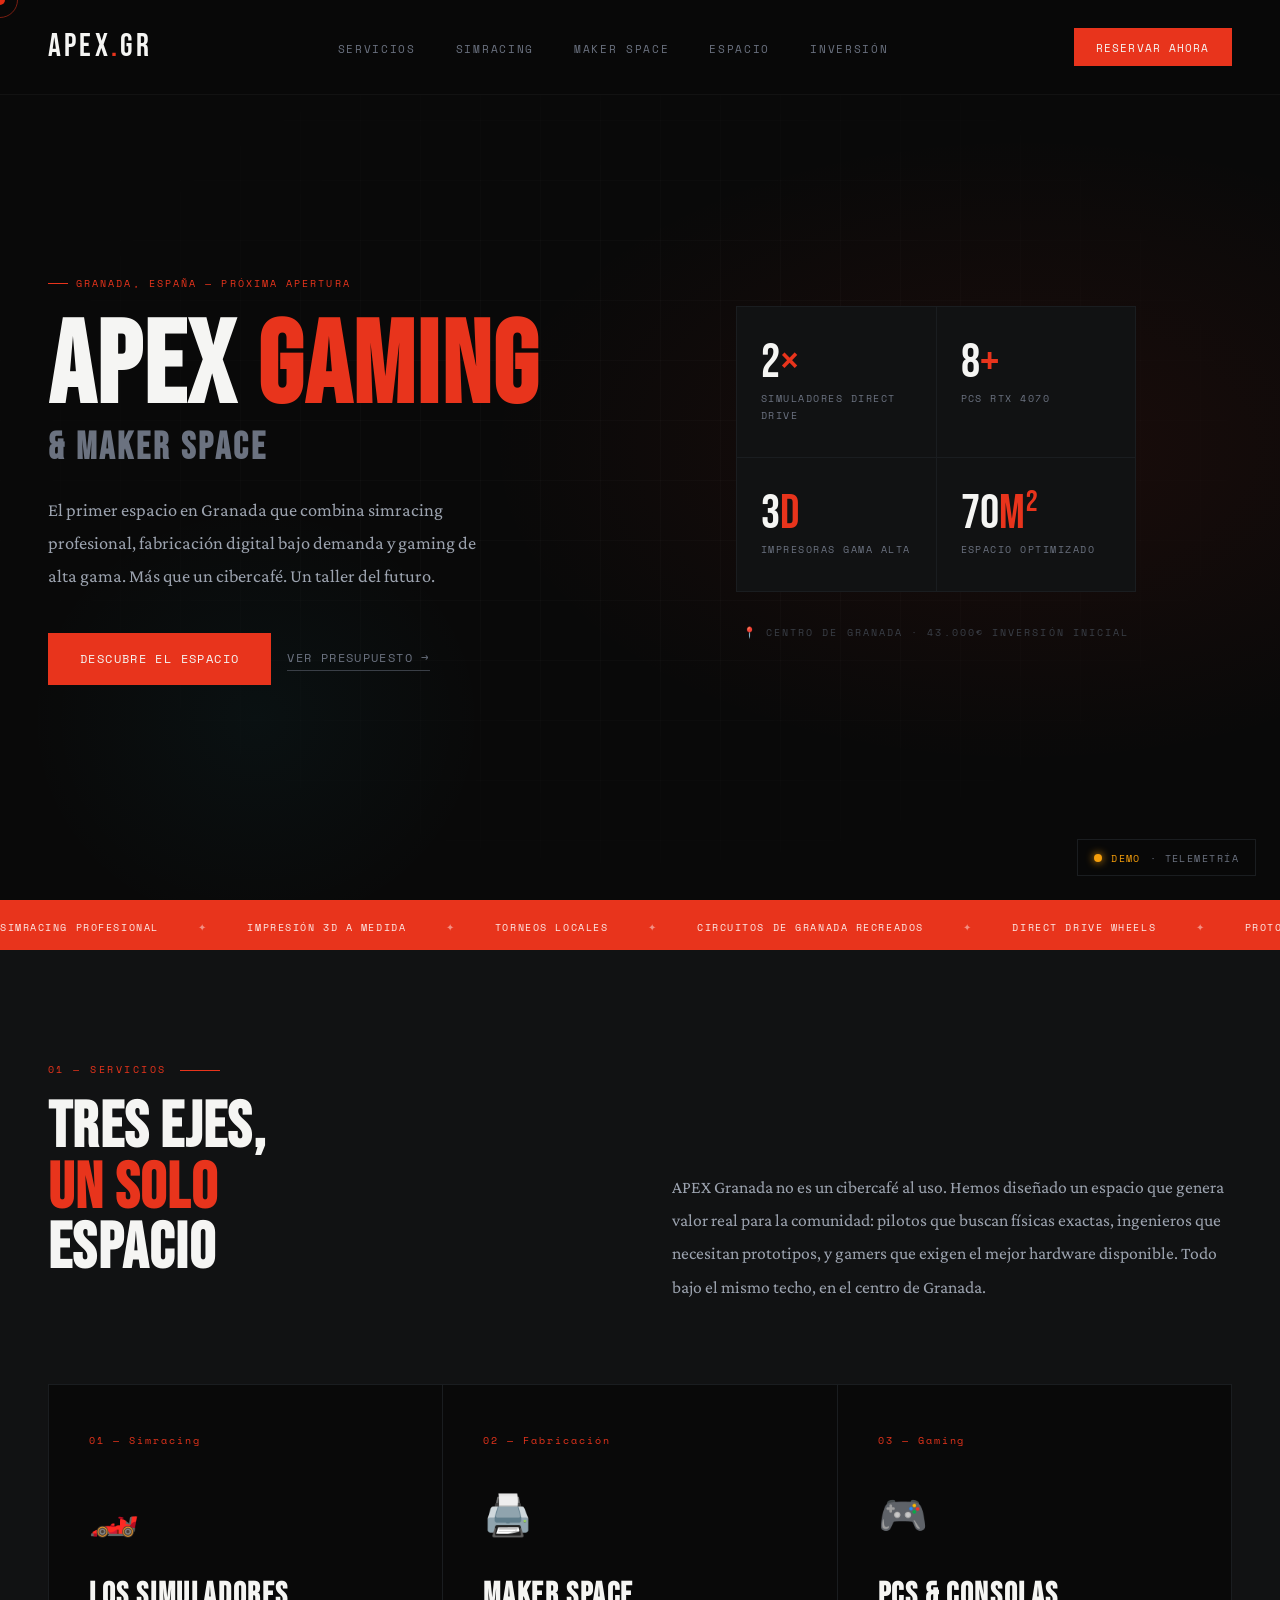
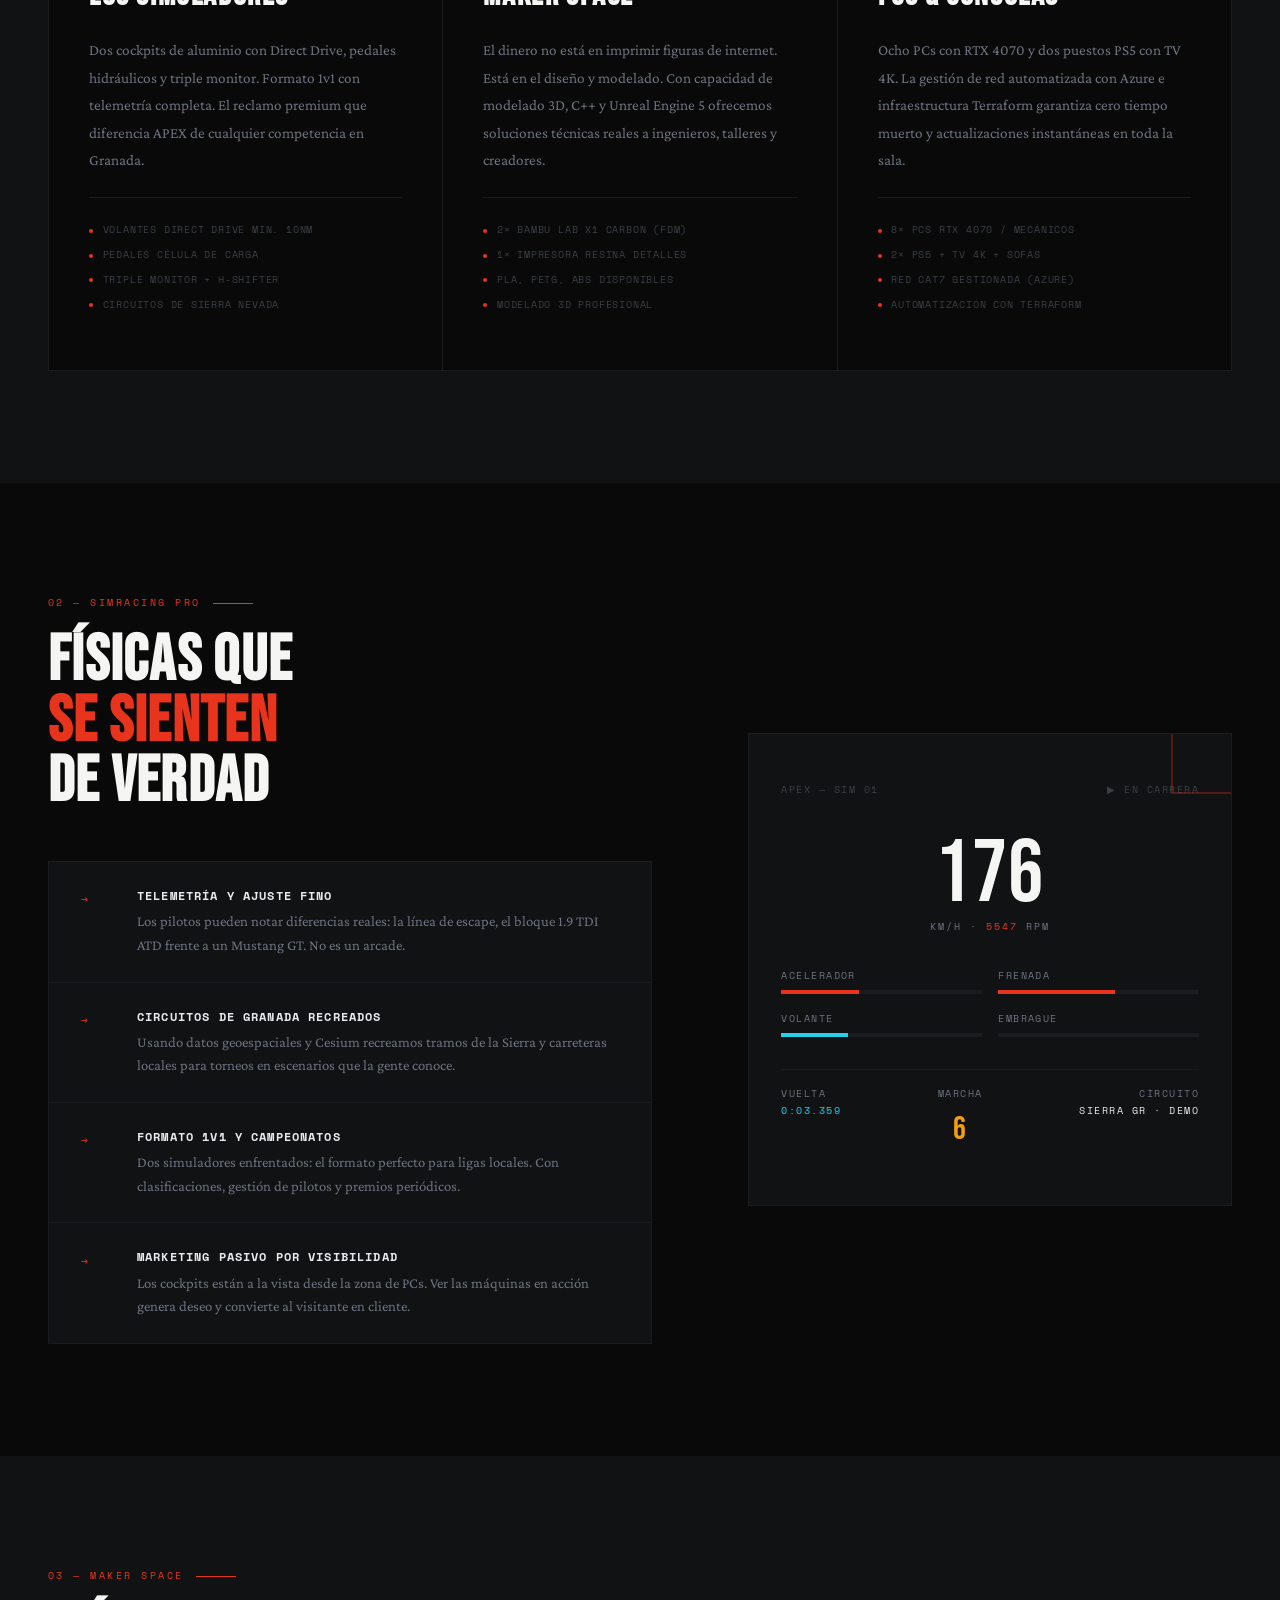
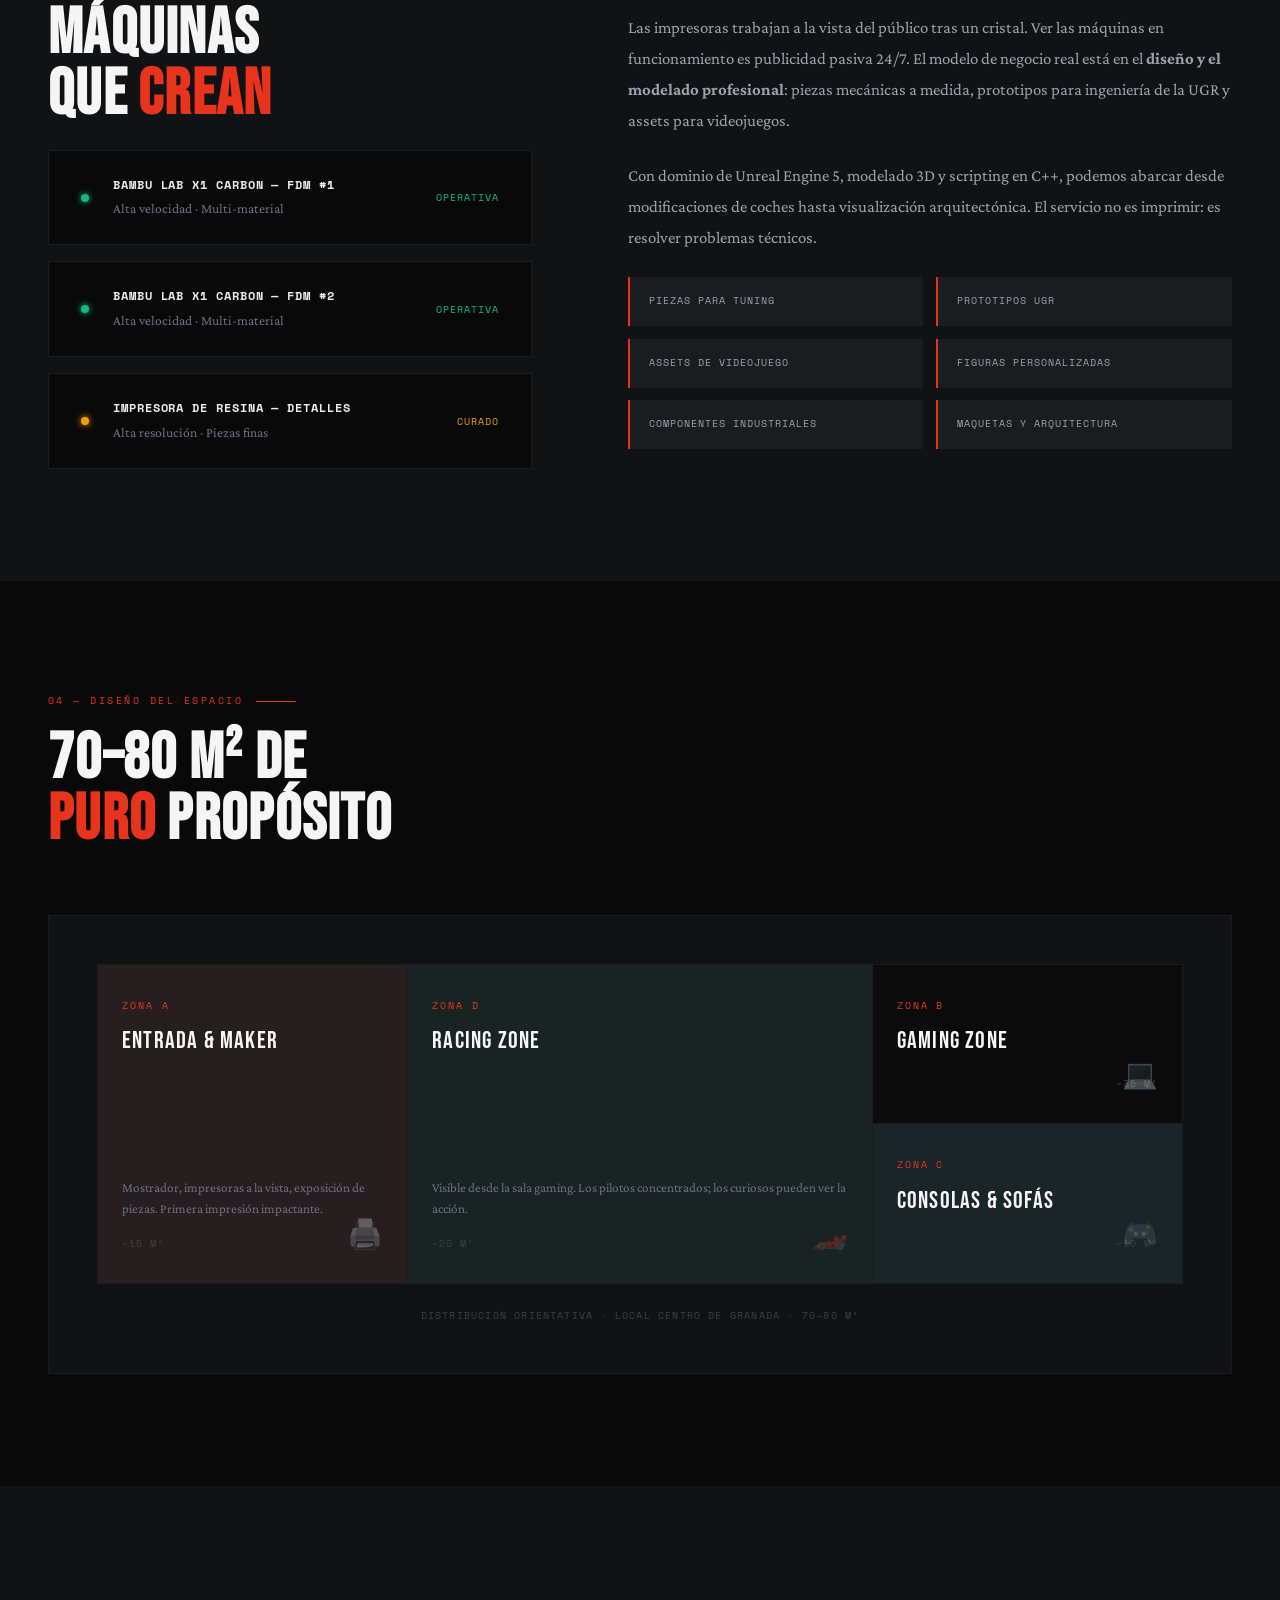
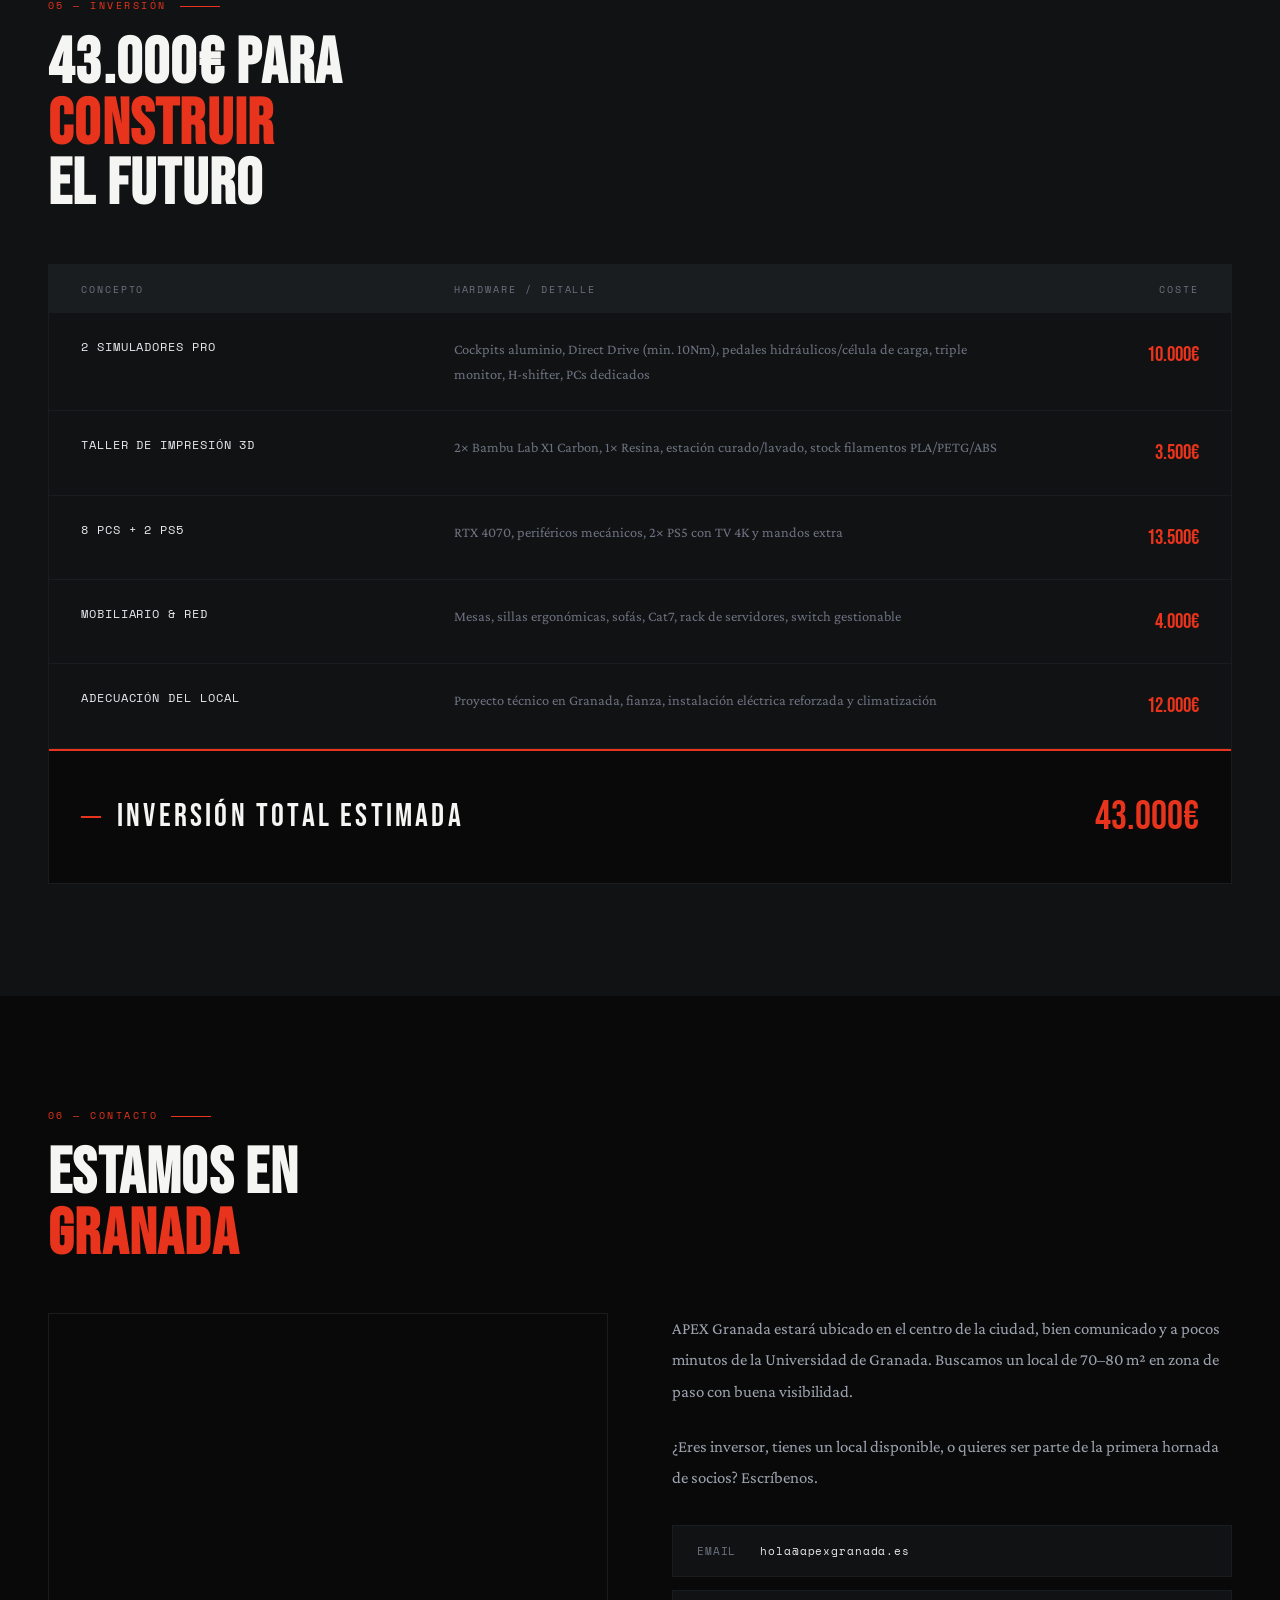
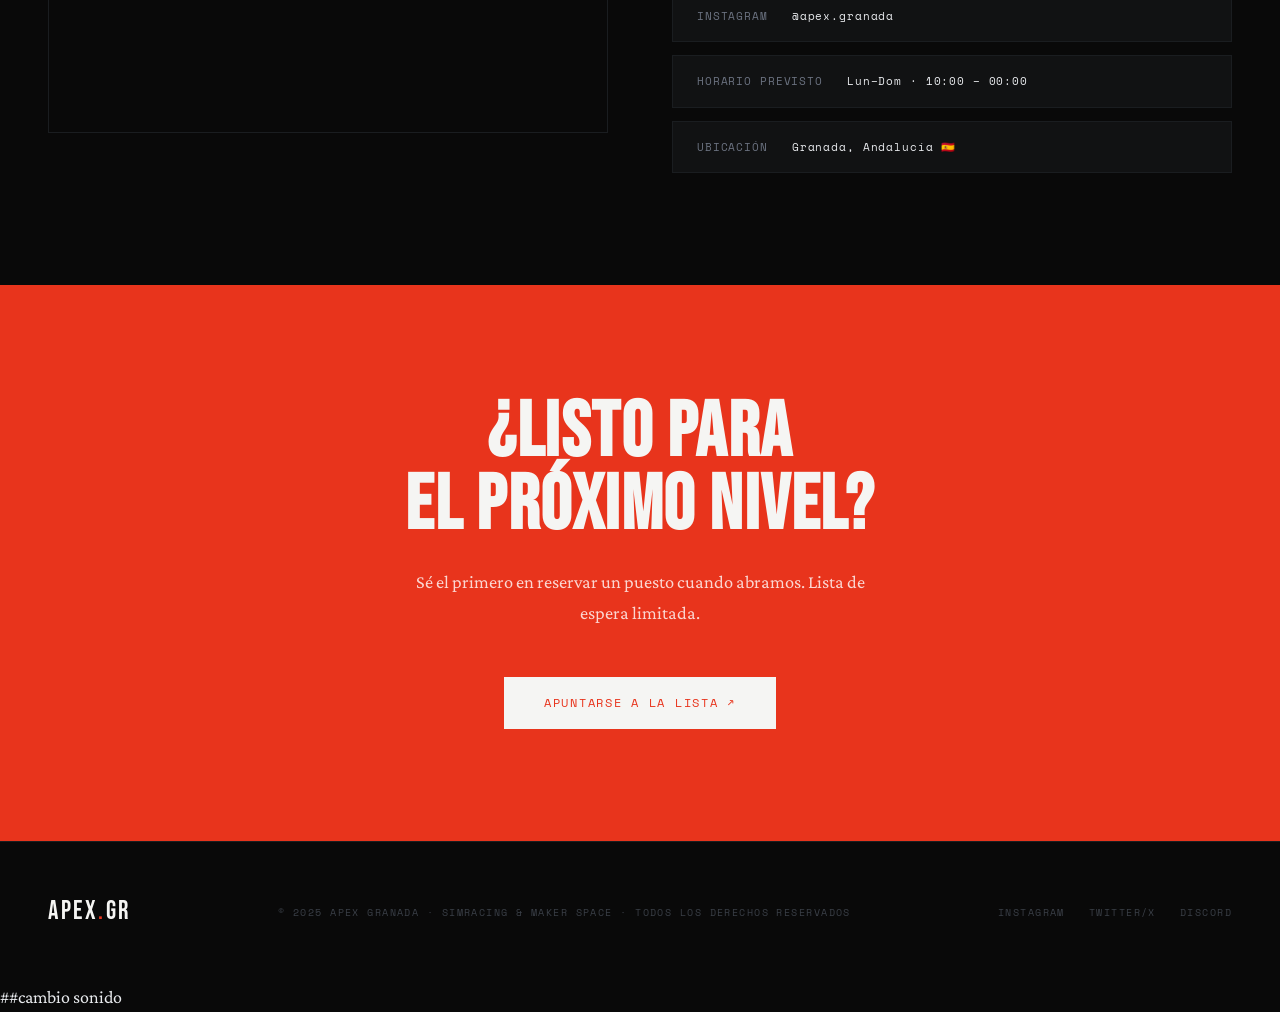
==== commit 320d4d54: "Update index.html" ====
--- a/index.html
+++ b/index.html
@@ -1126,8 +1126,8 @@
               <div class="hud-bar-track"><div class="hud-bar-fill cyan" id="hud-steering" style="width:50%"></div></div>
             </div>
             <div>
-              <div class="hud-bar-label">TEMP. NEUMÁTICO</div>
-              <div class="hud-bar-track"><div class="hud-bar-fill" id="hud-tire" style="width:0%"></div></div>
+              <div class="hud-bar-label">EMBRAGUE</div>
+              <div class="hud-bar-track"><div class="hud-bar-fill" id="hud-clutch" style="width:0%"></div></div>
             </div>
           </div>
           <div class="hud-bottom">
@@ -1410,7 +1410,7 @@
     throttle: document.getElementById('hud-throttle'),
     brake:    document.getElementById('hud-brake'),
     steering: document.getElementById('hud-steering'),
-    tire:     document.getElementById('hud-tire'),
+    clutch:   document.getElementById('hud-clutch'),
     lap:      document.getElementById('hud-lap'),
     gear:     document.getElementById('hud-gear'),
     circuit:  document.getElementById('hud-circuit'),
@@ -1431,7 +1431,7 @@
     if (HUD.throttle && d.throttle != null) HUD.throttle.style.width = clamp(d.throttle * 100, 0, 100) + '%';
     if (HUD.brake && d.brake != null)       HUD.brake.style.width    = clamp(d.brake * 100, 0, 100) + '%';
     if (HUD.steering && d.steering != null) HUD.steering.style.width = clamp((d.steering + 1) / 2 * 100, 0, 100) + '%';
-    if (HUD.tire && d.tireTemp != null)     HUD.tire.style.width     = clamp(d.tireTemp, 0, 100) + '%';
+    if (HUD.clutch && d.clutch != null)     HUD.clutch.style.width   = clamp(d.clutch * 100, 0, 100) + '%';
     if (HUD.lap && d.currentLap != null)    HUD.lap.textContent      = fmtLap(d.currentLap);
     if (HUD.gear && d.gear != null)         HUD.gear.textContent     = d.gear === 0 ? 'N' : (d.gear === -1 ? 'R' : d.gear);
     if (HUD.circuit && d.circuit != null)   HUD.circuit.textContent  = d.circuit;
@@ -1449,6 +1449,7 @@
     { dur: 4.0, speed: 200, rpm: 6500, throttle: 0.95, brake: 0.00, gear: 5, steering:  0.00 },
     { dur: 5.0, speed: 260, rpm: 7000, throttle: 1.00, brake: 0.00, gear: 6, steering:  0.00 },
   ];
+  const SHIFT_WINDOW = 0.13; // segundos que dura el embrague en cada cambio
   const DEMO_TOTAL = demoLap.reduce((s, x) => s + x.dur, 0);
 
   function demoState(t) {
@@ -1461,13 +1462,18 @@
         const u = (cycle - acc) / s.dur;
         const k = u < 0.5 ? 2*u*u : -1 + (4 - 2*u) * u; // ease in-out
         const lerp = (a, b) => a + (b - a) * k;
+        const timeInSeg = cycle - acc;
+        const timeToEnd = s.dur - timeInSeg;
+        const prev = demoLap[(i - 1 + demoLap.length) % demoLap.length];
+        const clutch = (prev.gear !== s.gear && timeInSeg < SHIFT_WINDOW) ||
+                       (s.gear !== next.gear && timeToEnd < SHIFT_WINDOW) ? 1 : 0;
         return {
           speed:    lerp(s.speed,    next.speed),
           rpm:      lerp(s.rpm,      next.rpm),
           throttle: lerp(s.throttle, next.throttle),
           brake:    lerp(s.brake,    next.brake),
           steering: lerp(s.steering, next.steering),
-          tireTemp: 60 + Math.sin(t * 0.25) * 8 + (s.brake > 0.5 ? 18 : 0),
+          clutch,
           gear: s.gear,
           currentLap: cycle,
           circuit: 'SIERRA GR · DEMO',
@@ -1538,7 +1544,7 @@
             throttle:   data.throttle   ?? data.Throttle,
             brake:      data.brake      ?? data.Brake,
             steering:   data.steering   ?? data.Steering,
-            tireTemp:   data.tireTemp   ?? data.TireTemp,
+            clutch:     data.clutch     ?? data.Clutch,
             currentLap: data.currentLap ?? data.CurrentLapTime,
             circuit:    data.circuit    ?? data.TrackName,
           });
@@ -1632,7 +1638,7 @@
           ">Conectar</button>
         </div>
         <div style="margin-top:1.8rem;padding-top:1.2rem;border-top:1px solid #1a1d20;font-family:'Space Mono',monospace;font-size:0.56rem;letter-spacing:0.1em;color:#3a3f47;line-height:1.7;text-transform:uppercase;">
-          JSON esperado: { speed · rpm · gear · throttle (0–1) · brake (0–1) · steering (−1 a 1) · tireTemp (0–100) · currentLap · circuit }
+          JSON esperado: { speed · rpm · gear · throttle (0–1) · brake (0–1) · steering (−1 a 1) · clutch (0–1) · currentLap · circuit }
         </div>
       </div>
     `;
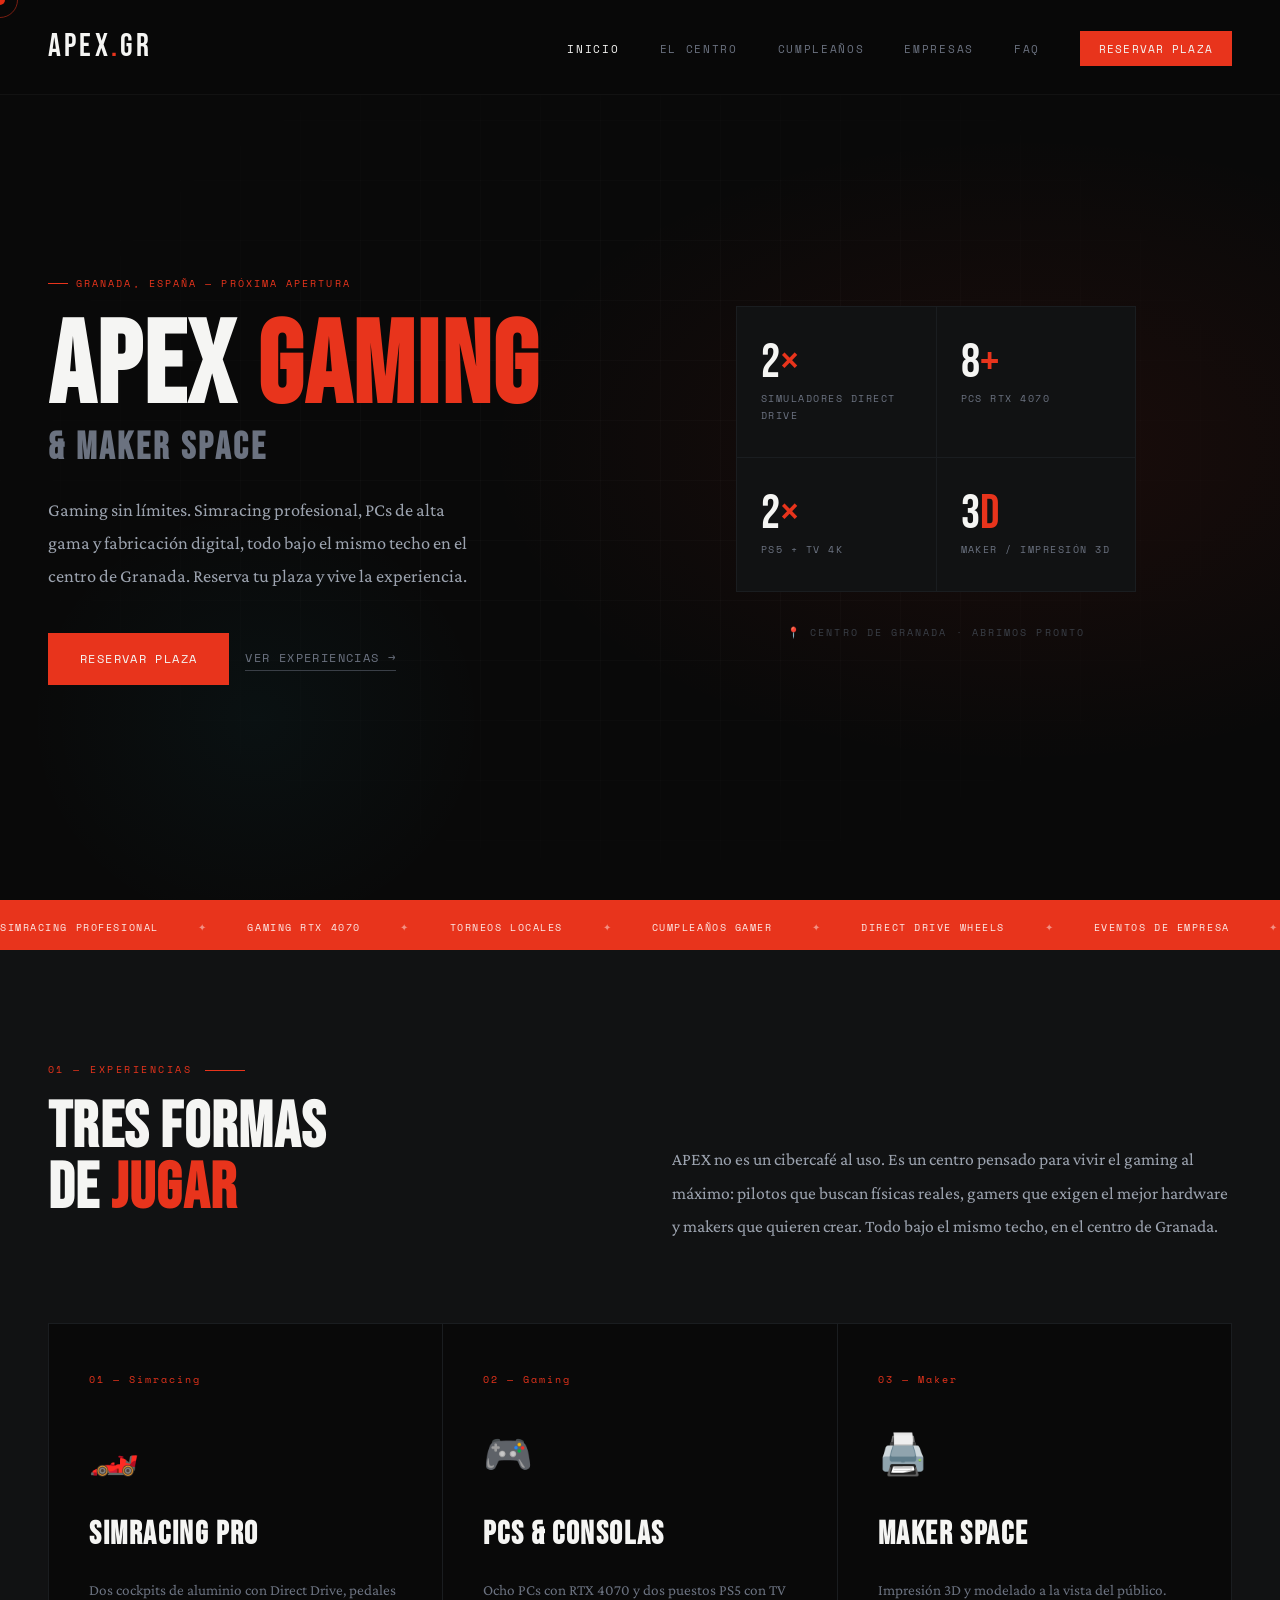
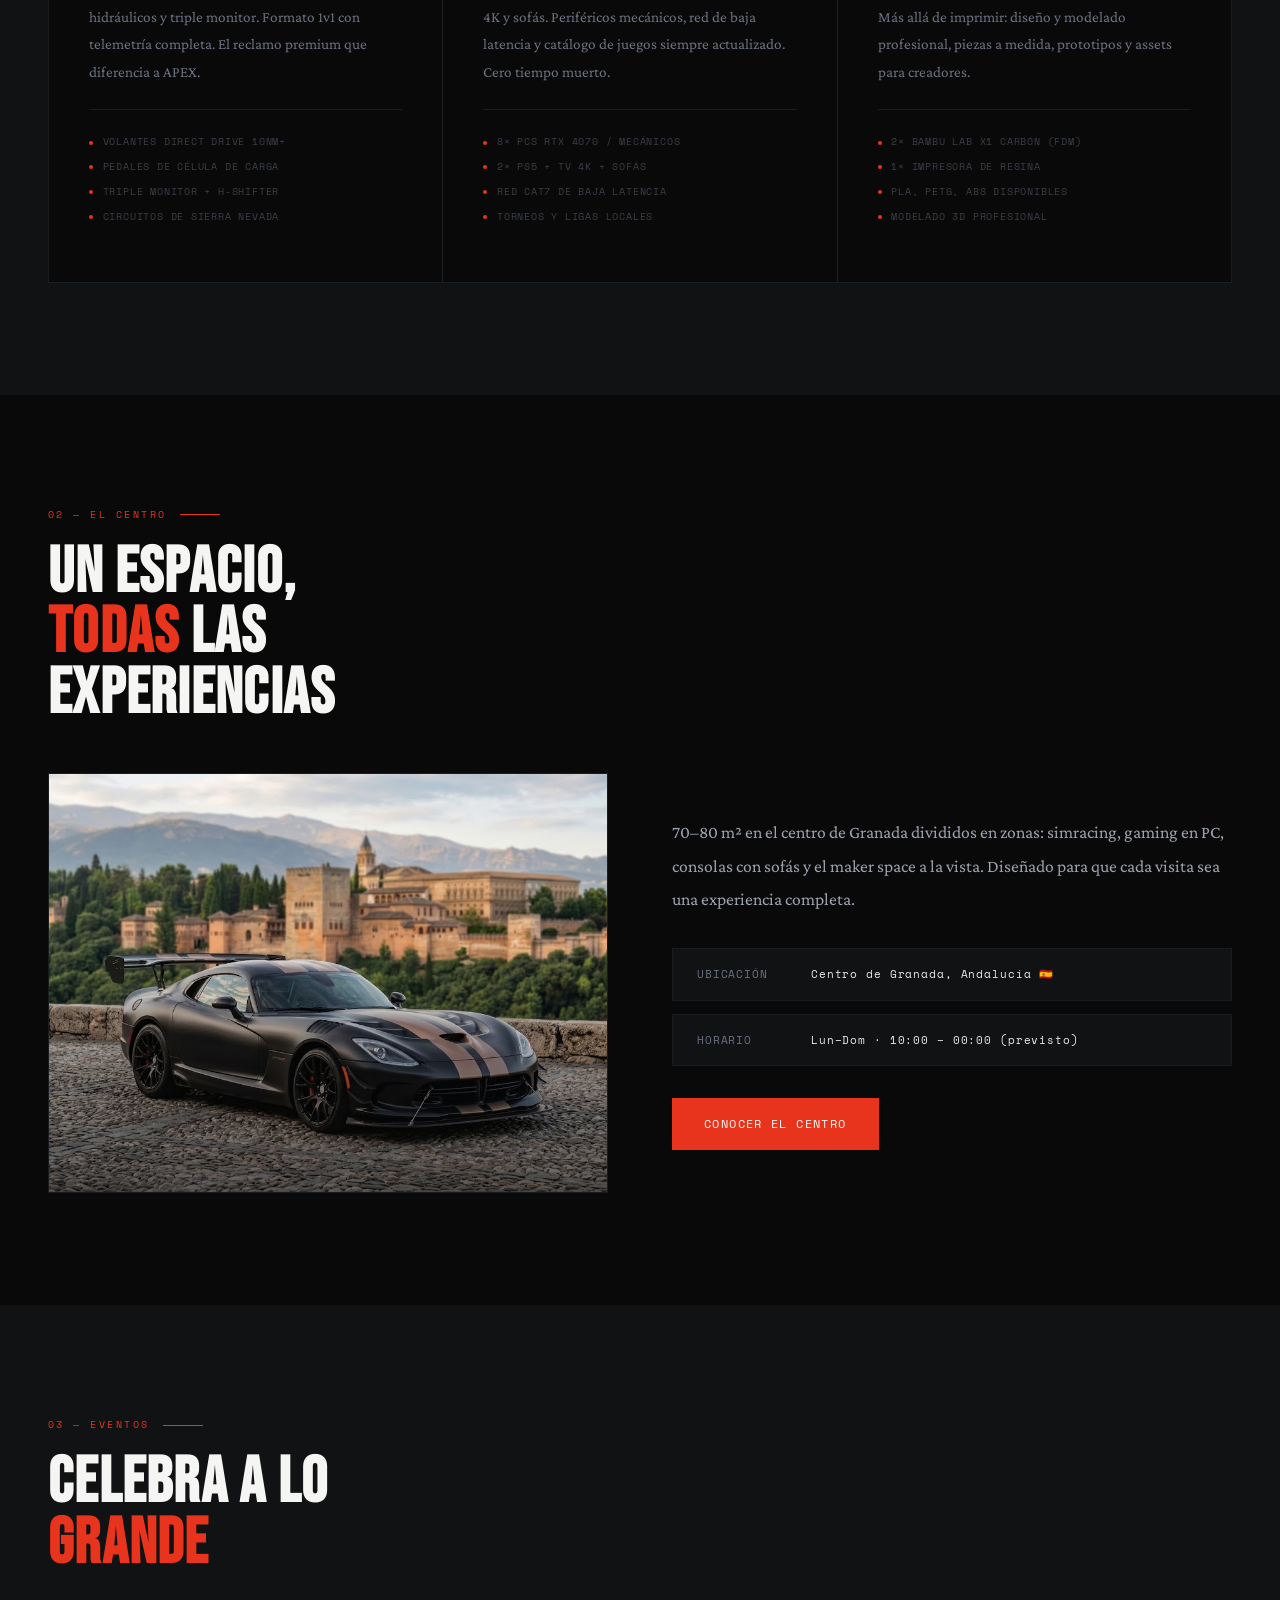
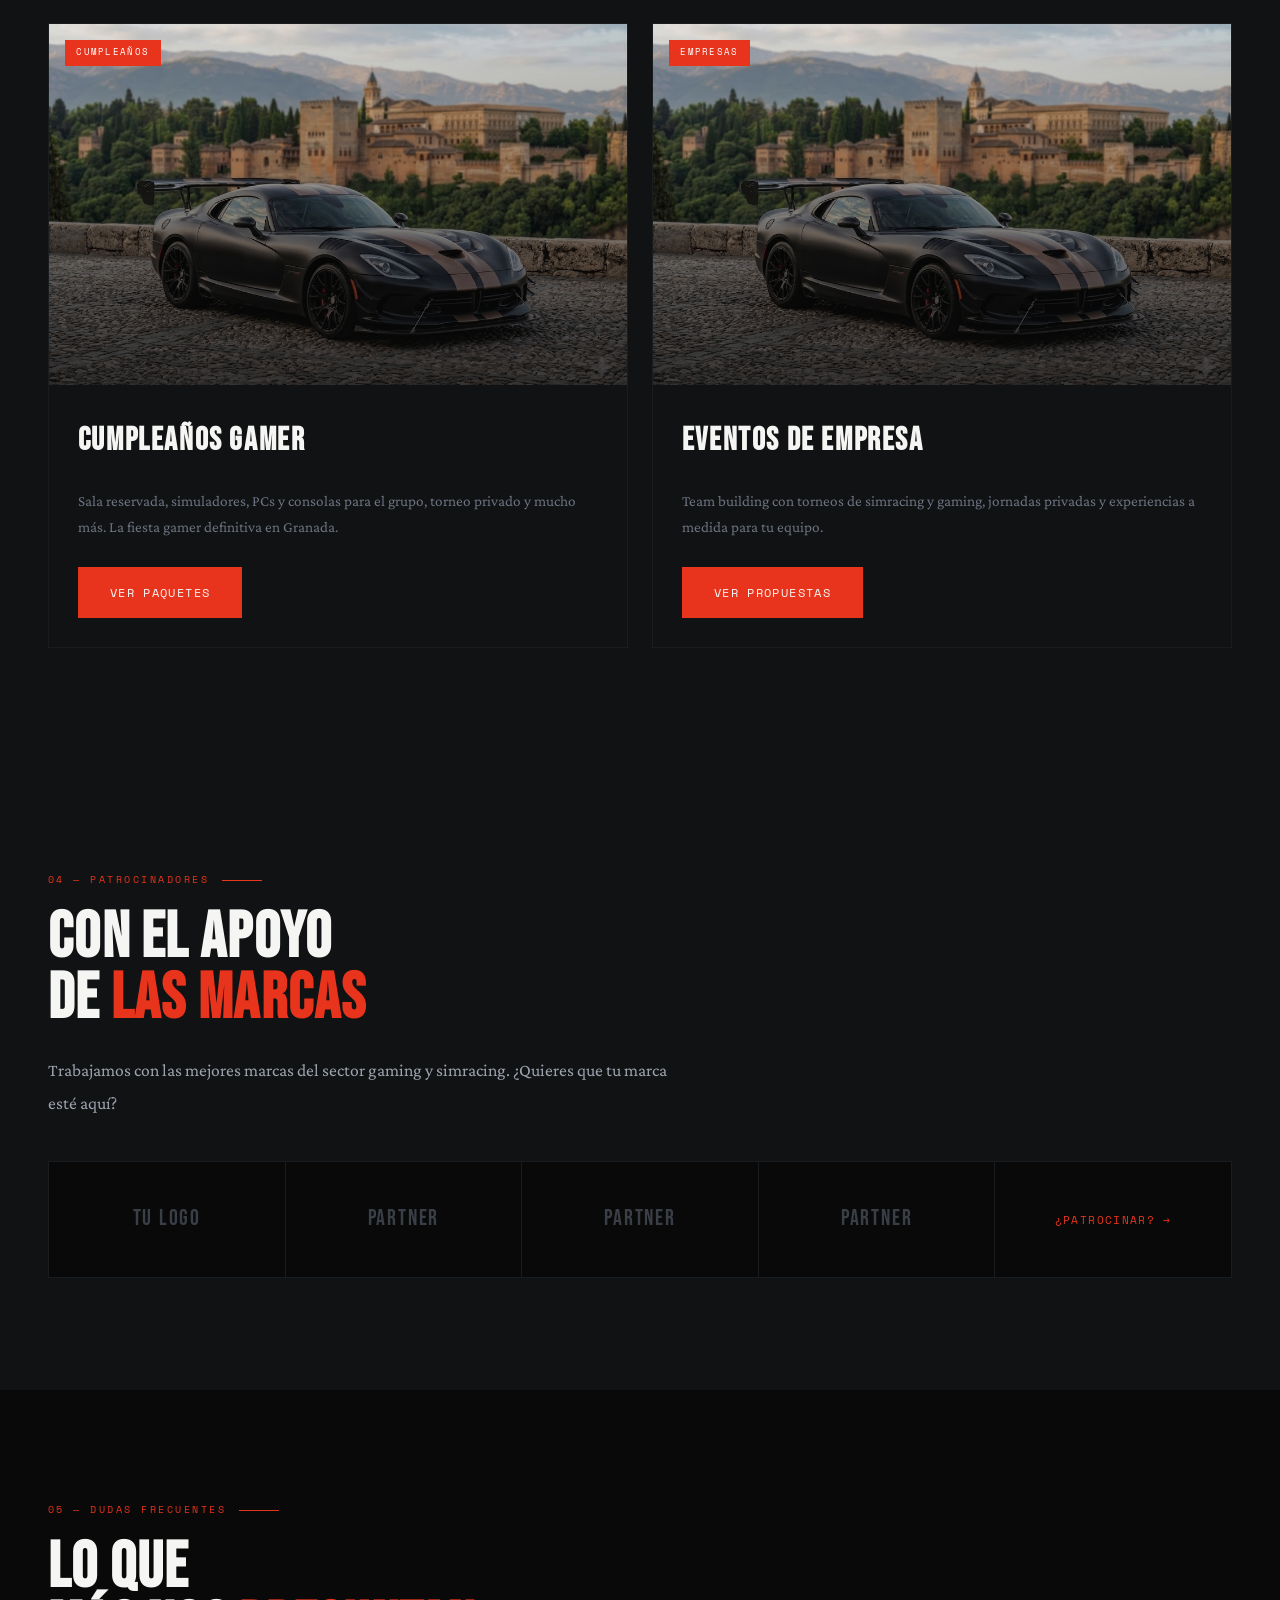
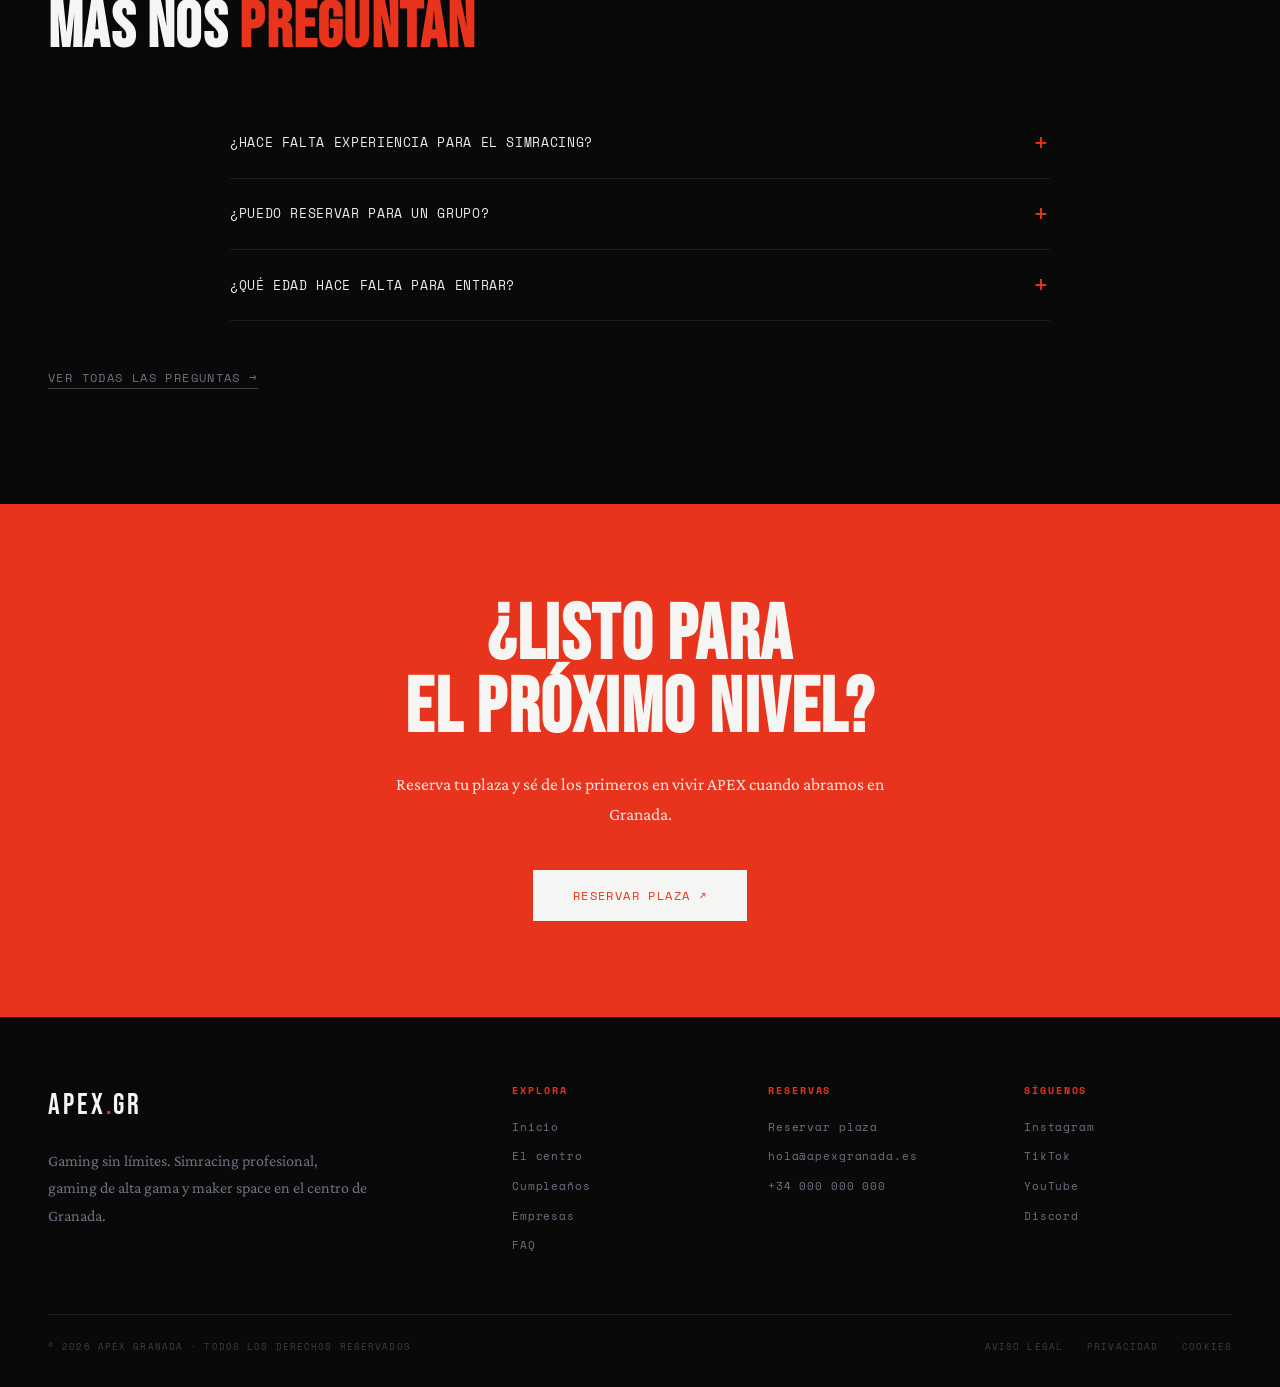
==== commit 21bb6749: "nuevo estilo de pagina" ====
--- a/index.html
+++ b/index.html
@@ -3,947 +3,19 @@
 <head>
 <meta charset="UTF-8">
 <meta name="viewport" content="width=device-width, initial-scale=1.0">
-<title>APEX Granada — Simracing & Maker Space</title>
+<title>APEX Granada — Gaming, Simracing & Maker Space</title>
+<meta name="description" content="APEX Granada: centro de gaming de alta gama, simracing profesional y maker space en el centro de Granada. Gaming sin límites. Reserva tu plaza.">
+<link rel="icon" href="data:image/svg+xml,%3Csvg xmlns='http://www.w3.org/2000/svg' viewBox='0 0 32 32'%3E%3Crect width='32' height='32' fill='%23090909'/%3E%3Ctext x='16' y='24' font-family='Arial,sans-serif' font-size='22' font-weight='bold' fill='%23e8341c' text-anchor='middle'%3EA%3C/text%3E%3C/svg%3E">
+<meta property="og:type" content="website">
+<meta property="og:title" content="APEX Granada — Gaming, Simracing & Maker Space">
+<meta property="og:description" content="Centro de gaming, simracing profesional y maker space en el centro de Granada. Gaming sin límites.">
+<meta property="og:image" content="viper.png">
+<meta property="og:locale" content="es_ES">
+<meta name="twitter:card" content="summary_large_image">
+<link rel="preconnect" href="https://fonts.googleapis.com">
+<link rel="preconnect" href="https://fonts.gstatic.com" crossorigin>
 <link href="https://fonts.googleapis.com/css2?family=Bebas+Neue&family=Space+Mono:ital,wght@0,400;0,700;1,400&family=Crimson+Pro:wght@300;400;600&display=swap" rel="stylesheet">
-<style>
-  :root {
-    --c-void: #090909;
-    --c-carbon: #111213;
-    --c-steel: #1a1d20;
-    --c-chrome: #252930;
-    --c-fog: #3a3f47;
-    --c-slate: #6b7280;
-    --c-silver: #9ca3af;
-    --c-light: #e8eaed;
-    --c-white: #f5f5f3;
-    --c-red: #e8341c;
-    --c-red-glow: #ff4422;
-    --c-amber: #f59e0b;
-    --c-cyan: #22d3ee;
-    --c-green: #10b981;
-    --accent: var(--c-red);
-    --font-display: 'Bebas Neue', sans-serif;
-    --font-mono: 'Space Mono', monospace;
-    --font-body: 'Crimson Pro', serif;
-  }
-
-  *, *::before, *::after { margin: 0; padding: 0; box-sizing: border-box; }
-  html { scroll-behavior: smooth; }
-
-  body {
-    background: var(--c-void);
-    color: var(--c-light);
-    font-family: var(--font-body);
-    font-size: 18px;
-    line-height: 1.7;
-    overflow-x: hidden;
-    cursor: none;
-  }
-
-  /* Custom cursor */
-  .cursor {
-    position: fixed;
-    width: 10px;
-    height: 10px;
-    background: var(--c-red);
-    border-radius: 50%;
-    pointer-events: none;
-    z-index: 9999;
-    transform: translate(-50%, -50%);
-    transition: transform 0.1s ease, background 0.2s;
-    mix-blend-mode: difference;
-  }
-  .cursor-ring {
-    position: fixed;
-    width: 36px;
-    height: 36px;
-    border: 1px solid rgba(232,52,28,0.5);
-    border-radius: 50%;
-    pointer-events: none;
-    z-index: 9998;
-    transform: translate(-50%, -50%);
-    transition: transform 0.15s ease, width 0.2s, height 0.2s, border-color 0.2s;
-  }
-
-  /* NAV */
-  nav {
-    position: fixed;
-    top: 0; left: 0; right: 0;
-    z-index: 100;
-    display: flex;
-    justify-content: space-between;
-    align-items: center;
-    padding: 1.25rem 3rem;
-    border-bottom: 1px solid rgba(255,255,255,0.04);
-    background: rgba(9,9,9,0.85);
-    backdrop-filter: blur(12px);
-  }
-  .nav-logo {
-    font-family: var(--font-display);
-    font-size: 2rem;
-    letter-spacing: 0.1em;
-    color: var(--c-white);
-    text-decoration: none;
-  }
-  .nav-logo span { color: var(--c-red); }
-  .nav-links {
-    display: flex;
-    gap: 2.5rem;
-    list-style: none;
-  }
-  .nav-links a {
-    font-family: var(--font-mono);
-    font-size: 0.7rem;
-    letter-spacing: 0.15em;
-    text-transform: uppercase;
-    color: var(--c-slate);
-    text-decoration: none;
-    transition: color 0.2s;
-  }
-  .nav-links a:hover { color: var(--c-white); }
-  .nav-cta {
-    font-family: var(--font-mono);
-    font-size: 0.7rem;
-    letter-spacing: 0.1em;
-    text-transform: uppercase;
-    background: var(--c-red);
-    color: var(--c-white);
-    border: none;
-    padding: 0.6rem 1.4rem;
-    cursor: none;
-    text-decoration: none;
-    transition: background 0.2s;
-  }
-  .nav-cta:hover { background: var(--c-red-glow); }
-
-  /* HERO */
-  .hero {
-    min-height: 100vh;
-    display: grid;
-    grid-template-columns: 1fr 1fr;
-    align-items: center;
-    padding: 7rem 3rem 4rem;
-    position: relative;
-    overflow: hidden;
-  }
-  .hero::before {
-    content: '';
-    position: absolute;
-    inset: 0;
-    background: 
-      radial-gradient(ellipse 60% 50% at 80% 50%, rgba(232,52,28,0.08) 0%, transparent 70%),
-      radial-gradient(ellipse 30% 40% at 20% 80%, rgba(34,211,238,0.04) 0%, transparent 60%);
-  }
-  .hero-grid-bg {
-    position: absolute;
-    inset: 0;
-    background-image: 
-      linear-gradient(rgba(255,255,255,0.02) 1px, transparent 1px),
-      linear-gradient(90deg, rgba(255,255,255,0.02) 1px, transparent 1px);
-    background-size: 60px 60px;
-    mask-image: radial-gradient(ellipse at center, black 30%, transparent 80%);
-  }
-  .hero-left {
-    position: relative;
-    z-index: 2;
-  }
-  .hero-tag {
-    display: inline-flex;
-    align-items: center;
-    gap: 0.5rem;
-    font-family: var(--font-mono);
-    font-size: 0.65rem;
-    letter-spacing: 0.2em;
-    text-transform: uppercase;
-    color: var(--c-red);
-    margin-bottom: 1.5rem;
-  }
-  .hero-tag::before {
-    content: '';
-    display: inline-block;
-    width: 20px;
-    height: 1px;
-    background: var(--c-red);
-  }
-  h1 {
-    font-family: var(--font-display);
-    font-size: clamp(5rem, 9vw, 9rem);
-    line-height: 0.92;
-    letter-spacing: 0.02em;
-    color: var(--c-white);
-    margin-bottom: 0.15em;
-  }
-  h1 .line-red { color: var(--c-red); }
-  h1 .line-sub {
-    font-size: clamp(1.8rem, 3vw, 3rem);
-    color: var(--c-slate);
-    display: block;
-    letter-spacing: 0.08em;
-    margin-top: 0.2em;
-  }
-  .hero-desc {
-    font-family: var(--font-body);
-    font-size: 1.15rem;
-    color: var(--c-silver);
-    max-width: 440px;
-    margin: 1.8rem 0 2.5rem;
-    line-height: 1.8;
-  }
-  .hero-actions {
-    display: flex;
-    gap: 1rem;
-    align-items: center;
-  }
-  .btn-primary {
-    font-family: var(--font-mono);
-    font-size: 0.72rem;
-    letter-spacing: 0.12em;
-    text-transform: uppercase;
-    background: var(--c-red);
-    color: var(--c-white);
-    padding: 1rem 2rem;
-    text-decoration: none;
-    transition: background 0.2s;
-    cursor: none;
-    display: inline-block;
-  }
-  .btn-primary:hover { background: var(--c-red-glow); }
-  .btn-secondary {
-    font-family: var(--font-mono);
-    font-size: 0.72rem;
-    letter-spacing: 0.12em;
-    text-transform: uppercase;
-    color: var(--c-slate);
-    text-decoration: none;
-    border-bottom: 1px solid var(--c-fog);
-    padding-bottom: 2px;
-    cursor: none;
-    transition: color 0.2s, border-color 0.2s;
-  }
-  .btn-secondary:hover { color: var(--c-white); border-color: var(--c-silver); }
-
-  .hero-right {
-    position: relative;
-    z-index: 2;
-    display: flex;
-    justify-content: center;
-  }
-  .hero-stats {
-    display: grid;
-    grid-template-columns: 1fr 1fr;
-    gap: 1px;
-    background: var(--c-steel);
-    border: 1px solid var(--c-steel);
-    max-width: 400px;
-    width: 100%;
-  }
-  .stat-box {
-    background: var(--c-carbon);
-    padding: 2rem 1.5rem;
-    position: relative;
-    overflow: hidden;
-  }
-  .stat-box::before {
-    content: '';
-    position: absolute;
-    top: 0; left: 0;
-    width: 3px;
-    height: 100%;
-    background: var(--c-red);
-    opacity: 0;
-    transition: opacity 0.3s;
-  }
-  .stat-box:hover::before { opacity: 1; }
-  .stat-number {
-    font-family: var(--font-display);
-    font-size: 3rem;
-    color: var(--c-white);
-    line-height: 1;
-    margin-bottom: 0.25rem;
-  }
-  .stat-number span { color: var(--c-red); }
-  .stat-label {
-    font-family: var(--font-mono);
-    font-size: 0.62rem;
-    letter-spacing: 0.15em;
-    text-transform: uppercase;
-    color: var(--c-slate);
-  }
-  .hero-location {
-    margin-top: 2rem;
-    font-family: var(--font-mono);
-    font-size: 0.65rem;
-    letter-spacing: 0.2em;
-    color: var(--c-fog);
-    text-transform: uppercase;
-    text-align: center;
-  }
-
-  /* TICKER */
-  .ticker {
-    background: var(--c-red);
-    overflow: hidden;
-    white-space: nowrap;
-    padding: 0.6rem 0;
-  }
-  .ticker-inner {
-    display: inline-block;
-    animation: ticker 20s linear infinite;
-    font-family: var(--font-mono);
-    font-size: 0.65rem;
-    letter-spacing: 0.15em;
-    text-transform: uppercase;
-    color: rgba(255,255,255,0.9);
-  }
-  .ticker-inner span { margin: 0 2rem; opacity: 0.5; }
-  @keyframes ticker {
-    0% { transform: translateX(0); }
-    100% { transform: translateX(-50%); }
-  }
-
-  /* SECTIONS */
-  section { padding: 7rem 3rem; position: relative; }
-  .section-tag {
-    font-family: var(--font-mono);
-    font-size: 0.62rem;
-    letter-spacing: 0.25em;
-    text-transform: uppercase;
-    color: var(--c-red);
-    margin-bottom: 1.2rem;
-    display: flex;
-    align-items: center;
-    gap: 0.8rem;
-  }
-  .section-tag::after {
-    content: '';
-    display: inline-block;
-    flex: 1;
-    max-width: 40px;
-    height: 1px;
-    background: var(--c-red);
-  }
-  h2 {
-    font-family: var(--font-display);
-    font-size: clamp(3rem, 5vw, 5.5rem);
-    line-height: 0.95;
-    letter-spacing: 0.02em;
-    color: var(--c-white);
-    margin-bottom: 1.5rem;
-  }
-  h2 em { font-style: normal; color: var(--c-red); }
-  h3 {
-    font-family: var(--font-display);
-    font-size: 2rem;
-    letter-spacing: 0.05em;
-    color: var(--c-white);
-    margin-bottom: 0.75rem;
-  }
-
-  /* SERVICES */
-  .services { background: var(--c-carbon); }
-  .services-intro {
-    display: grid;
-    grid-template-columns: 1fr 1fr;
-    gap: 4rem;
-    align-items: end;
-    margin-bottom: 5rem;
-  }
-  .services-intro p {
-    color: var(--c-silver);
-    font-size: 1.1rem;
-    line-height: 1.9;
-  }
-  .service-grid {
-    display: grid;
-    grid-template-columns: repeat(3, 1fr);
-    gap: 1px;
-    background: var(--c-steel);
-    border: 1px solid var(--c-steel);
-  }
-  .service-card {
-    background: var(--c-void);
-    padding: 3rem 2.5rem;
-    position: relative;
-    overflow: hidden;
-    transition: background 0.3s;
-  }
-  .service-card::after {
-    content: '';
-    position: absolute;
-    bottom: 0; left: 0; right: 0;
-    height: 2px;
-    background: var(--c-red);
-    transform: scaleX(0);
-    transform-origin: left;
-    transition: transform 0.4s cubic-bezier(0.65,0,0.35,1);
-  }
-  .service-card:hover::after { transform: scaleX(1); }
-  .service-card:hover { background: var(--c-carbon); }
-  .service-num {
-    font-family: var(--font-mono);
-    font-size: 0.62rem;
-    letter-spacing: 0.2em;
-    color: var(--c-red);
-    margin-bottom: 2rem;
-  }
-  .service-icon {
-    font-size: 2.5rem;
-    margin-bottom: 1.2rem;
-    display: block;
-  }
-  .service-card p {
-    color: var(--c-slate);
-    font-size: 0.95rem;
-    line-height: 1.8;
-    margin-top: 0.8rem;
-  }
-  .service-specs {
-    margin-top: 1.5rem;
-    padding-top: 1.5rem;
-    border-top: 1px solid var(--c-steel);
-  }
-  .service-spec {
-    display: flex;
-    align-items: center;
-    gap: 0.6rem;
-    font-family: var(--font-mono);
-    font-size: 0.62rem;
-    letter-spacing: 0.08em;
-    color: var(--c-fog);
-    margin-bottom: 0.5rem;
-    text-transform: uppercase;
-  }
-  .service-spec::before {
-    content: '';
-    display: inline-block;
-    width: 4px;
-    height: 4px;
-    background: var(--c-red);
-    border-radius: 50%;
-    flex-shrink: 0;
-  }
-
-  /* SIMRACING */
-  .simracing {
-    background: var(--c-void);
-    overflow: hidden;
-  }
-  .sim-layout {
-    display: grid;
-    grid-template-columns: 5fr 4fr;
-    gap: 6rem;
-    align-items: center;
-  }
-  .sim-features {
-    margin-top: 3rem;
-    display: flex;
-    flex-direction: column;
-    gap: 1px;
-    background: var(--c-steel);
-    border: 1px solid var(--c-steel);
-  }
-  .sim-feature {
-    background: var(--c-carbon);
-    padding: 1.5rem 2rem;
-    display: flex;
-    align-items: flex-start;
-    gap: 1.5rem;
-    transition: background 0.2s;
-  }
-  .sim-feature:hover { background: var(--c-steel); }
-  .sim-feature-num {
-    font-family: var(--font-mono);
-    font-size: 0.7rem;
-    color: var(--c-red);
-    min-width: 2rem;
-    padding-top: 0.2rem;
-  }
-  .sim-feature-content h4 {
-    font-family: var(--font-mono);
-    font-size: 0.72rem;
-    letter-spacing: 0.1em;
-    text-transform: uppercase;
-    color: var(--c-light);
-    margin-bottom: 0.3rem;
-  }
-  .sim-feature-content p {
-    font-size: 0.92rem;
-    color: var(--c-slate);
-    line-height: 1.6;
-  }
-  .sim-visual {
-    position: relative;
-  }
-  .sim-cockpit-art {
-    background: var(--c-carbon);
-    border: 1px solid var(--c-steel);
-    padding: 3rem 2rem;
-    position: relative;
-    overflow: hidden;
-  }
-  .cockpit-hud {
-    font-family: var(--font-mono);
-    font-size: 0.62rem;
-    letter-spacing: 0.15em;
-    text-transform: uppercase;
-  }
-  .hud-top {
-    display: flex;
-    justify-content: space-between;
-    margin-bottom: 2rem;
-    color: var(--c-fog);
-  }
-  .hud-speed {
-    text-align: center;
-    margin: 1rem 0;
-  }
-  .hud-speed-num {
-    font-family: var(--font-display);
-    font-size: 5.5rem;
-    color: var(--c-white);
-    line-height: 1;
-  }
-  .hud-speed-unit {
-    color: var(--c-slate);
-    font-size: 0.62rem;
-    letter-spacing: 0.2em;
-  }
-  .hud-bars {
-    display: grid;
-    grid-template-columns: 1fr 1fr;
-    gap: 1rem;
-    margin: 2rem 0;
-  }
-  .hud-bar-label {
-    color: var(--c-slate);
-    margin-bottom: 0.4rem;
-    font-size: 0.6rem;
-    letter-spacing: 0.15em;
-  }
-  .hud-bar-track {
-    height: 4px;
-    background: var(--c-steel);
-    position: relative;
-  }
-  .hud-bar-fill {
-    position: absolute;
-    top: 0; left: 0;
-    height: 100%;
-    background: var(--c-red);
-    transition: width 0.12s linear;
-  }
-  .hud-bar-fill.cyan { background: var(--c-cyan); }
-  @keyframes pulse-bar {
-    0%, 100% { opacity: 1; }
-    50% { opacity: 0.6; }
-  }
-  .hud-bottom {
-    display: flex;
-    justify-content: space-between;
-    margin-top: 2rem;
-    padding-top: 1rem;
-    border-top: 1px solid var(--c-steel);
-    color: var(--c-fog);
-  }
-  .hud-gear {
-    color: var(--c-amber);
-    font-family: var(--font-display);
-    font-size: 2rem;
-  }
-  .racing-line-accent {
-    position: absolute;
-    top: -20px; right: -20px;
-    width: 80px;
-    height: 80px;
-    border: 2px solid var(--c-red);
-    border-radius: 0;
-    opacity: 0.3;
-  }
-
-  /* PRINTING */
-  .printing { background: var(--c-carbon); }
-  .print-layout {
-    display: grid;
-    grid-template-columns: 4fr 5fr;
-    gap: 6rem;
-    align-items: center;
-  }
-  .print-machines {
-    display: flex;
-    flex-direction: column;
-    gap: 1rem;
-  }
-  .machine-card {
-    border: 1px solid var(--c-steel);
-    padding: 1.5rem 2rem;
-    display: grid;
-    grid-template-columns: auto 1fr auto;
-    gap: 1.5rem;
-    align-items: center;
-    background: var(--c-void);
-    transition: border-color 0.2s;
-  }
-  .machine-card:hover { border-color: var(--c-red); }
-  .machine-dot {
-    width: 8px;
-    height: 8px;
-    border-radius: 50%;
-    background: var(--c-green);
-    box-shadow: 0 0 6px var(--c-green);
-    animation: blink 2s ease-in-out infinite;
-  }
-  @keyframes blink {
-    0%, 100% { opacity: 1; }
-    50% { opacity: 0.3; }
-  }
-  .machine-dot.amber { background: var(--c-amber); box-shadow: 0 0 6px var(--c-amber); }
-  .machine-info h4 {
-    font-family: var(--font-mono);
-    font-size: 0.72rem;
-    letter-spacing: 0.08em;
-    text-transform: uppercase;
-    color: var(--c-light);
-    margin-bottom: 0.2rem;
-  }
-  .machine-info p {
-    font-size: 0.85rem;
-    color: var(--c-slate);
-  }
-  .machine-status {
-    font-family: var(--font-mono);
-    font-size: 0.6rem;
-    letter-spacing: 0.1em;
-    text-transform: uppercase;
-    color: var(--c-green);
-  }
-  .machine-status.amber { color: var(--c-amber); }
-  .print-services {
-    margin-top: 1.5rem;
-  }
-  .print-services p {
-    color: var(--c-silver);
-    font-size: 1.05rem;
-    line-height: 1.85;
-    margin-bottom: 1.5rem;
-  }
-  .print-use-cases {
-    display: grid;
-    grid-template-columns: 1fr 1fr;
-    gap: 0.8rem;
-    margin-top: 1.5rem;
-  }
-  .use-case {
-    background: var(--c-steel);
-    padding: 1rem 1.2rem;
-    font-family: var(--font-mono);
-    font-size: 0.62rem;
-    letter-spacing: 0.1em;
-    text-transform: uppercase;
-    color: var(--c-silver);
-    border-left: 2px solid var(--c-red);
-  }
-
-  /* SPACE */
-  .space-section { background: var(--c-void); }
-  .floorplan {
-    margin-top: 4rem;
-    border: 1px solid var(--c-steel);
-    padding: 3rem;
-    position: relative;
-    background: var(--c-carbon);
-  }
-  .floorplan-grid {
-    display: grid;
-    grid-template-columns: 2fr 3fr 2fr;
-    grid-template-rows: auto auto;
-    gap: 1px;
-    background: var(--c-steel);
-    border: 1px solid var(--c-steel);
-    min-height: 320px;
-  }
-  .zone {
-    padding: 2rem 1.5rem;
-    position: relative;
-    display: flex;
-    flex-direction: column;
-    justify-content: space-between;
-    min-height: 140px;
-  }
-  .zone-entry {
-    background: rgba(232,52,28,0.06);
-    grid-row: 1 / 3;
-  }
-  .zone-gaming { background: rgba(9,9,9,0.9); }
-  .zone-racing { background: rgba(34,211,238,0.04); }
-  .zone-print {
-    background: rgba(16,185,129,0.04);
-    grid-row: 1 / 3;
-  }
-  .zone-label {
-    font-family: var(--font-mono);
-    font-size: 0.6rem;
-    letter-spacing: 0.2em;
-    text-transform: uppercase;
-    color: var(--c-red);
-    margin-bottom: 0.5rem;
-  }
-  .zone-name {
-    font-family: var(--font-display);
-    font-size: 1.5rem;
-    letter-spacing: 0.05em;
-    color: var(--c-white);
-  }
-  .zone-m2 {
-    font-family: var(--font-mono);
-    font-size: 0.6rem;
-    color: var(--c-fog);
-    letter-spacing: 0.1em;
-    text-transform: uppercase;
-    align-self: flex-end;
-  }
-  .zone-icon {
-    font-size: 1.8rem;
-    opacity: 0.3;
-    position: absolute;
-    right: 1.5rem;
-    bottom: 1.5rem;
-  }
-  .floorplan-note {
-    margin-top: 1.5rem;
-    font-family: var(--font-mono);
-    font-size: 0.62rem;
-    letter-spacing: 0.12em;
-    color: var(--c-fog);
-    text-transform: uppercase;
-    text-align: center;
-  }
-
-  /* BUDGET */
-  .budget-section { background: var(--c-carbon); }
-  .budget-table {
-    margin-top: 3rem;
-    border: 1px solid var(--c-steel);
-    overflow: hidden;
-  }
-  .budget-header {
-    display: grid;
-    grid-template-columns: 2fr 3fr 1fr;
-    padding: 1rem 2rem;
-    background: var(--c-steel);
-    font-family: var(--font-mono);
-    font-size: 0.6rem;
-    letter-spacing: 0.2em;
-    text-transform: uppercase;
-    color: var(--c-slate);
-  }
-  .budget-row {
-    display: grid;
-    grid-template-columns: 2fr 3fr 1fr;
-    padding: 1.5rem 2rem;
-    border-bottom: 1px solid var(--c-steel);
-    transition: background 0.2s;
-  }
-  .budget-row:hover { background: var(--c-void); }
-  .budget-row:last-of-type { border-bottom: none; }
-  .budget-concept {
-    font-family: var(--font-mono);
-    font-size: 0.72rem;
-    letter-spacing: 0.08em;
-    text-transform: uppercase;
-    color: var(--c-light);
-  }
-  .budget-detail {
-    font-size: 0.9rem;
-    color: var(--c-slate);
-    padding-right: 1rem;
-  }
-  .budget-cost {
-    font-family: var(--font-display);
-    font-size: 1.3rem;
-    color: var(--c-red);
-    text-align: right;
-  }
-  .budget-total {
-    display: grid;
-    grid-template-columns: 2fr 3fr 1fr;
-    padding: 2rem;
-    background: var(--c-void);
-    border-top: 2px solid var(--c-red);
-  }
-  .budget-total-label {
-    grid-column: 1 / 3;
-    font-family: var(--font-display);
-    font-size: 2rem;
-    letter-spacing: 0.1em;
-    color: var(--c-white);
-    display: flex;
-    align-items: center;
-    gap: 1rem;
-  }
-  .budget-total-label::before {
-    content: '';
-    display: inline-block;
-    width: 20px;
-    height: 2px;
-    background: var(--c-red);
-  }
-  .budget-total-num {
-    font-family: var(--font-display);
-    font-size: 2.5rem;
-    color: var(--c-red);
-    text-align: right;
-  }
-
-  /* LOCATION */
-  .location-section { background: var(--c-void); }
-  .location-layout {
-    display: grid;
-    grid-template-columns: 1fr 1fr;
-    gap: 4rem;
-    align-items: start;
-    margin-top: 3rem;
-  }
-  .location-map {
-    border: 1px solid var(--c-steel);
-    aspect-ratio: 4/3;
-    position: relative;
-    overflow: hidden;
-  }
-  .location-map iframe {
-    position: absolute;
-    inset: 0;
-    width: 100%;
-    height: 100%;
-    border: none;
-    filter: invert(90%) hue-rotate(180deg) brightness(0.85) contrast(0.9);
-  }
-  .location-info p {
-    color: var(--c-silver);
-    font-size: 1.05rem;
-    line-height: 1.85;
-    margin-bottom: 1.5rem;
-  }
-  .contact-items {
-    margin-top: 2rem;
-    display: flex;
-    flex-direction: column;
-    gap: 0.8rem;
-  }
-  .contact-item {
-    display: flex;
-    gap: 1.5rem;
-    align-items: center;
-    padding: 1rem 1.5rem;
-    background: var(--c-carbon);
-    border: 1px solid var(--c-steel);
-    font-family: var(--font-mono);
-    font-size: 0.68rem;
-    letter-spacing: 0.08em;
-    transition: border-color 0.2s;
-  }
-  .contact-item:hover { border-color: var(--c-red); }
-  .contact-item-label { color: var(--c-slate); text-transform: uppercase; }
-  .contact-item-val { color: var(--c-light); }
-
-  /* CTA SECTION */
-  .cta-section {
-    background: var(--c-red);
-    padding: 7rem 3rem;
-    text-align: center;
-  }
-  .cta-section h2 {
-    color: var(--c-white);
-    font-size: clamp(3.5rem, 6vw, 7rem);
-  }
-  .cta-section p {
-    color: rgba(255,255,255,0.8);
-    font-size: 1.15rem;
-    max-width: 500px;
-    margin: 1.5rem auto 3rem;
-  }
-  .btn-white {
-    font-family: var(--font-mono);
-    font-size: 0.72rem;
-    letter-spacing: 0.15em;
-    text-transform: uppercase;
-    background: var(--c-white);
-    color: var(--c-red);
-    padding: 1rem 2.5rem;
-    text-decoration: none;
-    cursor: none;
-    transition: background 0.2s;
-    display: inline-block;
-  }
-  .btn-white:hover { background: #fff; }
-
-  /* FOOTER */
-  footer {
-    background: var(--c-void);
-    border-top: 1px solid var(--c-steel);
-    padding: 3rem;
-    display: flex;
-    justify-content: space-between;
-    align-items: center;
-  }
-  .footer-logo {
-    font-family: var(--font-display);
-    font-size: 1.6rem;
-    letter-spacing: 0.1em;
-    color: var(--c-white);
-  }
-  .footer-logo span { color: var(--c-red); }
-  footer p {
-    font-family: var(--font-mono);
-    font-size: 0.6rem;
-    letter-spacing: 0.15em;
-    text-transform: uppercase;
-    color: var(--c-fog);
-  }
-  .footer-social {
-    display: flex;
-    gap: 1.5rem;
-  }
-  .footer-social a {
-    font-family: var(--font-mono);
-    font-size: 0.6rem;
-    letter-spacing: 0.15em;
-    text-transform: uppercase;
-    color: var(--c-fog);
-    text-decoration: none;
-    cursor: none;
-    transition: color 0.2s;
-  }
-  .footer-social a:hover { color: var(--c-red); }
-
-  /* REVEAL ANIMATION */
-  .reveal {
-    opacity: 0;
-    transform: translateY(30px);
-    transition: opacity 0.7s ease, transform 0.7s ease;
-  }
-  .reveal.visible {
-    opacity: 1;
-    transform: translateY(0);
-  }
-
-  @media (max-width: 900px) {
-    nav { padding: 1rem 1.5rem; }
-    .nav-links { display: none; }
-    .hero { grid-template-columns: 1fr; padding: 6rem 1.5rem 4rem; gap: 3rem; }
-    section { padding: 5rem 1.5rem; }
-    .services-intro { grid-template-columns: 1fr; gap: 1.5rem; }
-    .service-grid { grid-template-columns: 1fr; }
-    .sim-layout { grid-template-columns: 1fr; gap: 3rem; }
-    .print-layout { grid-template-columns: 1fr; gap: 3rem; }
-    .floorplan-grid { grid-template-columns: 1fr 1fr; }
-    .zone-entry, .zone-print { grid-row: auto; }
-    .budget-header, .budget-row, .budget-total { grid-template-columns: 1fr 1fr; }
-    .budget-detail { display: none; }
-    .budget-total-label { grid-column: 1; }
-    .location-layout { grid-template-columns: 1fr; }
-    footer { flex-direction: column; gap: 1.5rem; text-align: center; }
-  }
-</style>
+<link rel="stylesheet" href="assets/styles.css">
 </head>
 <body>
 
@@ -951,15 +23,18 @@
 <div class="cursor-ring" id="cursor-ring"></div>
 
 <nav>
-  <a href="#" class="nav-logo">APEX<span>.</span>GR</a>
-  <ul class="nav-links">
-    <li><a href="#servicios">Servicios</a></li>
-    <li><a href="#simracing">Simracing</a></li>
-    <li><a href="#maker">Maker Space</a></li>
-    <li><a href="#espacio">Espacio</a></li>
-    <li><a href="#inversion">Inversión</a></li>
+  <a href="index.html" class="nav-logo">APEX<span>.</span>GR</a>
+  <button class="nav-toggle" id="nav-toggle" aria-label="Abrir menú" aria-expanded="false" aria-controls="nav-links">
+    <span></span><span></span><span></span>
+  </button>
+  <ul class="nav-links" id="nav-links">
+    <li><a href="index.html">Inicio</a></li>
+    <li><a href="centros.html">El centro</a></li>
+    <li><a href="cumpleanos.html">Cumpleaños</a></li>
+    <li><a href="empresas.html">Empresas</a></li>
+    <li><a href="faq.html">FAQ</a></li>
+    <li><a href="reservar.html" class="nav-cta">Reservar plaza</a></li>
   </ul>
-  <a href="#contacto" class="nav-cta" id="btn-reservar">Reservar ahora</a>
 </nav>
 
 <!-- HERO -->
@@ -973,11 +48,11 @@
       <span class="line-sub">& Maker Space</span>
     </h1>
     <p class="hero-desc">
-      El primer espacio en Granada que combina simracing profesional, fabricación digital bajo demanda y gaming de alta gama. Más que un cibercafé. Un taller del futuro.
+      Gaming sin límites. Simracing profesional, PCs de alta gama y fabricación digital, todo bajo el mismo techo en el centro de Granada. Reserva tu plaza y vive la experiencia.
     </p>
     <div class="hero-actions">
-      <a href="#servicios" class="btn-primary">Descubre el espacio</a>
-      <a href="#inversion" class="btn-secondary">Ver presupuesto →</a>
+      <a href="reservar.html" class="btn-primary" data-sound="descubre-sound">Reservar plaza</a>
+      <a href="#experiencias" class="btn-secondary">Ver experiencias →</a>
     </div>
   </div>
   <div class="hero-right">
@@ -992,15 +67,15 @@
           <div class="stat-label">PCs RTX 4070</div>
         </div>
         <div class="stat-box">
+          <div class="stat-number">2<span>×</span></div>
+          <div class="stat-label">PS5 + TV 4K</div>
+        </div>
+        <div class="stat-box">
           <div class="stat-number">3<span>D</span></div>
-          <div class="stat-label">Impresoras gama alta</div>
-        </div>
-        <div class="stat-box">
-          <div class="stat-number">70<span>m²</span></div>
-          <div class="stat-label">Espacio optimizado</div>
-        </div>
-      </div>
-      <div class="hero-location">📍 Centro de Granada · 43.000€ inversión inicial</div>
+          <div class="stat-label">Maker / Impresión 3D</div>
+        </div>
+      </div>
+      <div class="hero-location">📍 Centro de Granada · Abrimos pronto</div>
     </div>
   </div>
 </section>
@@ -1008,666 +83,195 @@
 <!-- TICKER -->
 <div class="ticker">
   <div class="ticker-inner">
-    SIMRACING PROFESIONAL <span>✦</span> IMPRESIÓN 3D A MEDIDA <span>✦</span> TORNEOS LOCALES <span>✦</span> CIRCUITOS DE GRANADA RECREADOS <span>✦</span> DIRECT DRIVE WHEELS <span>✦</span> PROTOTIPOS DE INGENIERÍA <span>✦</span> PEDALES HIDRÁULICOS <span>✦</span> BAMBU LAB X1 CARBON <span>✦</span> TELEMETRÍA EN TIEMPO REAL <span>✦</span> SIMRACING PROFESIONAL <span>✦</span> IMPRESIÓN 3D A MEDIDA <span>✦</span> TORNEOS LOCALES <span>✦</span> CIRCUITOS DE GRANADA RECREADOS <span>✦</span> DIRECT DRIVE WHEELS <span>✦</span> PROTOTIPOS DE INGENIERÍA <span>✦</span> PEDALES HIDRÁULICOS <span>✦</span> BAMBU LAB X1 CARBON <span>✦</span> TELEMETRÍA EN TIEMPO REAL <span>✦</span>
+    SIMRACING PROFESIONAL <span>✦</span> GAMING RTX 4070 <span>✦</span> TORNEOS LOCALES <span>✦</span> CUMPLEAÑOS GAMER <span>✦</span> DIRECT DRIVE WHEELS <span>✦</span> EVENTOS DE EMPRESA <span>✦</span> PEDALES HIDRÁULICOS <span>✦</span> PS5 + TV 4K <span>✦</span> MAKER SPACE <span>✦</span> SIMRACING PROFESIONAL <span>✦</span> GAMING RTX 4070 <span>✦</span> TORNEOS LOCALES <span>✦</span> CUMPLEAÑOS GAMER <span>✦</span> DIRECT DRIVE WHEELS <span>✦</span> EVENTOS DE EMPRESA <span>✦</span> PEDALES HIDRÁULICOS <span>✦</span> PS5 + TV 4K <span>✦</span> MAKER SPACE <span>✦</span>
   </div>
 </div>
 
-<!-- SERVICIOS -->
-<section class="services" id="servicios">
+<!-- EXPERIENCIAS -->
+<section class="services" id="experiencias">
   <div class="services-intro reveal">
     <div>
-      <div class="section-tag">01 — Servicios</div>
-      <h2>Tres ejes,<br><em>un solo</em><br>espacio</h2>
+      <div class="section-tag">01 — Experiencias</div>
+      <h2>Tres formas<br>de <em>jugar</em></h2>
     </div>
     <p>
-      APEX Granada no es un cibercafé al uso. Hemos diseñado un espacio que genera valor real para la comunidad: pilotos que buscan físicas exactas, ingenieros que necesitan prototipos, y gamers que exigen el mejor hardware disponible. Todo bajo el mismo techo, en el centro de Granada.
+      APEX no es un cibercafé al uso. Es un centro pensado para vivir el gaming al máximo: pilotos que buscan físicas reales, gamers que exigen el mejor hardware y makers que quieren crear. Todo bajo el mismo techo, en el centro de Granada.
     </p>
   </div>
   <div class="service-grid">
     <div class="service-card reveal">
       <div class="service-num">01 — Simracing</div>
       <span class="service-icon">🏎️</span>
-      <h3>Los Simuladores</h3>
-      <p>Dos cockpits de aluminio con Direct Drive, pedales hidráulicos y triple monitor. Formato 1v1 con telemetría completa. El reclamo premium que diferencia APEX de cualquier competencia en Granada.</p>
+      <h3>Simracing Pro</h3>
+      <p>Dos cockpits de aluminio con Direct Drive, pedales hidráulicos y triple monitor. Formato 1v1 con telemetría completa. El reclamo premium que diferencia a APEX.</p>
       <div class="service-specs">
-        <div class="service-spec">Volantes Direct Drive min. 10Nm</div>
-        <div class="service-spec">Pedales célula de carga</div>
+        <div class="service-spec">Volantes Direct Drive 10Nm+</div>
+        <div class="service-spec">Pedales de célula de carga</div>
         <div class="service-spec">Triple monitor + H-shifter</div>
         <div class="service-spec">Circuitos de Sierra Nevada</div>
       </div>
     </div>
     <div class="service-card reveal">
-      <div class="service-num">02 — Fabricación</div>
+      <div class="service-num">02 — Gaming</div>
+      <span class="service-icon">🎮</span>
+      <h3>PCs & Consolas</h3>
+      <p>Ocho PCs con RTX 4070 y dos puestos PS5 con TV 4K y sofás. Periféricos mecánicos, red de baja latencia y catálogo de juegos siempre actualizado. Cero tiempo muerto.</p>
+      <div class="service-specs">
+        <div class="service-spec">8× PCs RTX 4070 / mecánicos</div>
+        <div class="service-spec">2× PS5 + TV 4K + sofás</div>
+        <div class="service-spec">Red Cat7 de baja latencia</div>
+        <div class="service-spec">Torneos y ligas locales</div>
+      </div>
+    </div>
+    <div class="service-card reveal">
+      <div class="service-num">03 — Maker</div>
       <span class="service-icon">🖨️</span>
       <h3>Maker Space</h3>
-      <p>El dinero no está en imprimir figuras de internet. Está en el diseño y modelado. Con capacidad de modelado 3D, C++ y Unreal Engine 5 ofrecemos soluciones técnicas reales a ingenieros, talleres y creadores.</p>
+      <p>Impresión 3D y modelado a la vista del público. Más allá de imprimir: diseño y modelado profesional, piezas a medida, prototipos y assets para creadores.</p>
       <div class="service-specs">
         <div class="service-spec">2× Bambu Lab X1 Carbon (FDM)</div>
-        <div class="service-spec">1× Impresora resina detalles</div>
+        <div class="service-spec">1× Impresora de resina</div>
         <div class="service-spec">PLA, PETG, ABS disponibles</div>
         <div class="service-spec">Modelado 3D profesional</div>
       </div>
     </div>
-    <div class="service-card reveal">
-      <div class="service-num">03 — Gaming</div>
-      <span class="service-icon">🎮</span>
-      <h3>PCs & Consolas</h3>
-      <p>Ocho PCs con RTX 4070 y dos puestos PS5 con TV 4K. La gestión de red automatizada con Azure e infraestructura Terraform garantiza cero tiempo muerto y actualizaciones instantáneas en toda la sala.</p>
-      <div class="service-specs">
-        <div class="service-spec">8× PCs RTX 4070 / Mecánicos</div>
-        <div class="service-spec">2× PS5 + TV 4K + sofás</div>
-        <div class="service-spec">Red Cat7 gestionada (Azure)</div>
-        <div class="service-spec">Automatización con Terraform</div>
-      </div>
-    </div>
-  </div>
-</section>
-
-<!-- SIMRACING DEEP DIVE -->
-<section class="simracing" id="simracing">
-  <div class="sim-layout">
-    <div>
-      <div class="section-tag reveal">02 — Simracing Pro</div>
-      <h2 class="reveal">Físicas que<br><em>se sienten</em><br>de verdad</h2>
-      <div class="sim-features reveal">
-        <div class="sim-feature">
-          <div class="sim-feature-num">→</div>
-          <div class="sim-feature-content">
-            <h4>Telemetría y ajuste fino</h4>
-            <p>Los pilotos pueden notar diferencias reales: la línea de escape, el bloque 1.9 TDI ATD frente a un Mustang GT. No es un arcade.</p>
-          </div>
-        </div>
-        <div class="sim-feature">
-          <div class="sim-feature-num">→</div>
-          <div class="sim-feature-content">
-            <h4>Circuitos de Granada recreados</h4>
-            <p>Usando datos geoespaciales y Cesium recreamos tramos de la Sierra y carreteras locales para torneos en escenarios que la gente conoce.</p>
-          </div>
-        </div>
-        <div class="sim-feature">
-          <div class="sim-feature-num">→</div>
-          <div class="sim-feature-content">
-            <h4>Formato 1v1 y campeonatos</h4>
-            <p>Dos simuladores enfrentados: el formato perfecto para ligas locales. Con clasificaciones, gestión de pilotos y premios periódicos.</p>
-          </div>
-        </div>
-        <div class="sim-feature">
-          <div class="sim-feature-num">→</div>
-          <div class="sim-feature-content">
-            <h4>Marketing pasivo por visibilidad</h4>
-            <p>Los cockpits están a la vista desde la zona de PCs. Ver las máquinas en acción genera deseo y convierte al visitante en cliente.</p>
-          </div>
-        </div>
-      </div>
-    </div>
-    <div class="sim-visual reveal">
-      <div class="sim-cockpit-art">
-        <div class="racing-line-accent"></div>
-        <div class="cockpit-hud">
-          <div class="hud-top">
-            <span>APEX — SIM 01</span>
-            <span>▶ EN CARRERA</span>
-          </div>
-          <div class="hud-speed">
-            <div class="hud-speed-num" id="hud-speed">000</div>
-            <div class="hud-speed-unit">KM/H · <span id="hud-rpm" style="color:var(--c-red)">0</span> RPM</div>
-          </div>
-          <div class="hud-bars">
-            <div>
-              <div class="hud-bar-label">ACELERADOR</div>
-              <div class="hud-bar-track"><div class="hud-bar-fill" id="hud-throttle" style="width:0%"></div></div>
-            </div>
-            <div>
-              <div class="hud-bar-label">FRENADA</div>
-              <div class="hud-bar-track"><div class="hud-bar-fill" id="hud-brake" style="width:0%"></div></div>
-            </div>
-            <div>
-              <div class="hud-bar-label">VOLANTE</div>
-              <div class="hud-bar-track"><div class="hud-bar-fill cyan" id="hud-steering" style="width:50%"></div></div>
-            </div>
-            <div>
-              <div class="hud-bar-label">EMBRAGUE</div>
-              <div class="hud-bar-track"><div class="hud-bar-fill" id="hud-clutch" style="width:0%"></div></div>
-            </div>
-          </div>
-          <div class="hud-bottom">
-            <div>
-              <div style="color: var(--c-slate)">VUELTA</div>
-              <div id="hud-lap" style="color: var(--c-cyan)">--:--.---</div>
-            </div>
-            <div style="text-align:center">
-              <div style="color:var(--c-slate)">MARCHA</div>
-              <div class="hud-gear" id="hud-gear">N</div>
-            </div>
-            <div style="text-align:right">
-              <div style="color:var(--c-slate)">CIRCUITO</div>
-              <div id="hud-circuit" style="color:var(--c-light)">—</div>
-            </div>
-          </div>
-        </div>
-      </div>
-    </div>
-  </div>
-</section>
-
-<!-- MAKER / PRINTING -->
-<section class="printing" id="maker">
-  <div class="print-layout">
+  </div>
+</section>
+
+<!-- CENTRO GRANADA (teaser) -->
+<section class="simracing">
+  <div class="section-tag reveal">02 — El centro</div>
+  <h2 class="reveal">Un espacio,<br><em>todas</em> las<br>experiencias</h2>
+  <div class="split">
+    <div class="split-media reveal" role="img" aria-label="Centro APEX en Granada"></div>
     <div class="reveal">
-      <div class="section-tag">03 — Maker Space</div>
-      <h2>Máquinas<br>que <em>crean</em></h2>
-      <div class="print-machines">
-        <div class="machine-card">
-          <div class="machine-dot"></div>
-          <div class="machine-info">
-            <h4>Bambu Lab X1 Carbon — FDM #1</h4>
-            <p>Alta velocidad · Multi-material</p>
-          </div>
-          <div class="machine-status">Operativa</div>
-        </div>
-        <div class="machine-card">
-          <div class="machine-dot"></div>
-          <div class="machine-info">
-            <h4>Bambu Lab X1 Carbon — FDM #2</h4>
-            <p>Alta velocidad · Multi-material</p>
-          </div>
-          <div class="machine-status">Operativa</div>
-        </div>
-        <div class="machine-card">
-          <div class="machine-dot amber"></div>
-          <div class="machine-info">
-            <h4>Impresora de Resina — Detalles</h4>
-            <p>Alta resolución · Piezas finas</p>
-          </div>
-          <div class="machine-status amber">Curado</div>
-        </div>
-      </div>
-    </div>
-    <div class="print-services reveal">
-      <p>
-        Las impresoras trabajan a la vista del público tras un cristal. Ver las máquinas en funcionamiento es publicidad pasiva 24/7. El modelo de negocio real está en el <strong>diseño y el modelado profesional</strong>: piezas mecánicas a medida, prototipos para ingeniería de la UGR y assets para videojuegos.
+      <p class="lead">
+        70–80 m² en el centro de Granada divididos en zonas: simracing, gaming en PC, consolas con sofás y el maker space a la vista. Diseñado para que cada visita sea una experiencia completa.
       </p>
-      <p>
-        Con dominio de Unreal Engine 5, modelado 3D y scripting en C++, podemos abarcar desde modificaciones de coches hasta visualización arquitectónica. El servicio no es imprimir: es resolver problemas técnicos.
-      </p>
-      <div class="print-use-cases">
-        <div class="use-case">Piezas para tuning</div>
-        <div class="use-case">Prototipos UGR</div>
-        <div class="use-case">Assets de videojuego</div>
-        <div class="use-case">Figuras personalizadas</div>
-        <div class="use-case">Componentes industriales</div>
-        <div class="use-case">Maquetas y arquitectura</div>
-      </div>
-    </div>
-  </div>
-</section>
-
-<!-- ESPACIO -->
-<section class="space-section" id="espacio">
-  <div class="section-tag reveal">04 — Diseño del Espacio</div>
-  <h2 class="reveal">70–80 m² de<br><em>puro</em> propósito</h2>
-  <div class="floorplan reveal">
-    <div class="floorplan-grid">
-      <div class="zone zone-entry">
-        <div>
-          <div class="zone-label">Zona A</div>
-          <div class="zone-name">Entrada & Maker</div>
-        </div>
-        <div>
-          <p style="font-size:0.82rem;color:var(--c-slate);line-height:1.6;margin:1rem 0;">Mostrador, impresoras a la vista, exposición de piezas. Primera impresión impactante.</p>
-          <div class="zone-m2">~15 m²</div>
-        </div>
-        <div class="zone-icon">🖨️</div>
-      </div>
-      <div class="zone zone-gaming">
-        <div>
-          <div class="zone-label">Zona B</div>
-          <div class="zone-name">Gaming Zone</div>
-        </div>
-        <div class="zone-m2">~35 m²</div>
-        <div class="zone-icon">💻</div>
-      </div>
-      <div class="zone zone-print">
-        <div>
-          <div class="zone-label">Zona D</div>
-          <div class="zone-name">Racing Zone</div>
-        </div>
-        <div>
-          <p style="font-size:0.82rem;color:var(--c-slate);line-height:1.6;margin:1rem 0;">Visible desde la sala gaming. Los pilotos concentrados; los curiosos pueden ver la acción.</p>
-          <div class="zone-m2">~20 m²</div>
-        </div>
-        <div class="zone-icon">🏎️</div>
-      </div>
-      <div class="zone zone-racing">
-        <div>
-          <div class="zone-label">Zona C</div>
-          <div class="zone-name">Consolas & Sofás</div>
-        </div>
-        <div class="zone-m2">~10 m²</div>
-        <div class="zone-icon">🎮</div>
-      </div>
-    </div>
-    <div class="floorplan-note">Distribución orientativa · Local centro de Granada · 70–80 m²</div>
-  </div>
-</section>
-
-<!-- PRESUPUESTO -->
-<section class="budget-section" id="inversion">
-  <div class="section-tag reveal">05 — Inversión</div>
-  <h2 class="reveal">43.000€ para<br><em>construir</em><br>el futuro</h2>
-  <div class="budget-table reveal">
-    <div class="budget-header">
-      <span>Concepto</span>
-      <span>Hardware / Detalle</span>
-      <span style="text-align:right">Coste</span>
-    </div>
-    <div class="budget-row">
-      <div class="budget-concept">2 Simuladores Pro</div>
-      <div class="budget-detail">Cockpits aluminio, Direct Drive (min. 10Nm), pedales hidráulicos/célula de carga, triple monitor, H-shifter, PCs dedicados</div>
-      <div class="budget-cost">10.000€</div>
-    </div>
-    <div class="budget-row">
-      <div class="budget-concept">Taller de Impresión 3D</div>
-      <div class="budget-detail">2× Bambu Lab X1 Carbon, 1× Resina, estación curado/lavado, stock filamentos PLA/PETG/ABS</div>
-      <div class="budget-cost">3.500€</div>
-    </div>
-    <div class="budget-row">
-      <div class="budget-concept">8 PCs + 2 PS5</div>
-      <div class="budget-detail">RTX 4070, periféricos mecánicos, 2× PS5 con TV 4K y mandos extra</div>
-      <div class="budget-cost">13.500€</div>
-    </div>
-    <div class="budget-row">
-      <div class="budget-concept">Mobiliario & Red</div>
-      <div class="budget-detail">Mesas, sillas ergonómicas, sofás, Cat7, rack de servidores, switch gestionable</div>
-      <div class="budget-cost">4.000€</div>
-    </div>
-    <div class="budget-row">
-      <div class="budget-concept">Adecuación del Local</div>
-      <div class="budget-detail">Proyecto técnico en Granada, fianza, instalación eléctrica reforzada y climatización</div>
-      <div class="budget-cost">12.000€</div>
-    </div>
-    <div class="budget-total">
-      <div class="budget-total-label">Inversión total estimada</div>
-      <div class="budget-total-num">43.000€</div>
-    </div>
-  </div>
-</section>
-
-<!-- UBICACIÓN / CONTACTO -->
-<section class="location-section" id="contacto">
-  <div class="section-tag reveal">06 — Contacto</div>
-  <h2 class="reveal">Estamos en<br><em>Granada</em></h2>
-  <div class="location-layout">
-    <div class="location-map reveal">
-      <iframe
-        src="https://maps.google.com/maps?q=37.1773,-3.5986&hl=es&z=15&output=embed"
-        loading="lazy"
-        title="Mapa del centro de Granada"
-        allowfullscreen
-        referrerpolicy="no-referrer-when-downgrade"
-      ></iframe>
-    </div>
-    <div class="location-info reveal">
-      <p>
-        APEX Granada estará ubicado en el centro de la ciudad, bien comunicado y a pocos minutos de la Universidad de Granada. Buscamos un local de 70–80 m² en zona de paso con buena visibilidad.
-      </p>
-      <p>
-        ¿Eres inversor, tienes un local disponible, o quieres ser parte de la primera hornada de socios? Escríbenos.
-      </p>
-      <div class="contact-items">
-        <div class="contact-item">
-          <span class="contact-item-label">Email</span>
-          <span class="contact-item-val">hola@apexgranada.es</span>
-        </div>
-        <div class="contact-item">
-          <span class="contact-item-label">Instagram</span>
-          <span class="contact-item-val">@apex.granada</span>
-        </div>
-        <div class="contact-item">
-          <span class="contact-item-label">Horario previsto</span>
-          <span class="contact-item-val">Lun–Dom · 10:00 – 00:00</span>
-        </div>
-        <div class="contact-item">
-          <span class="contact-item-label">Ubicación</span>
-          <span class="contact-item-val">Granada, Andalucía 🇪🇸</span>
-        </div>
-      </div>
-    </div>
+      <div class="contact-items" style="margin-top:2rem;">
+        <div class="contact-item"><span class="contact-item-label">Ubicación</span><span class="contact-item-val">Centro de Granada, Andalucía 🇪🇸</span></div>
+        <div class="contact-item"><span class="contact-item-label">Horario</span><span class="contact-item-val">Lun–Dom · 10:00 – 00:00 (previsto)</span></div>
+      </div>
+      <div style="margin-top:2rem;">
+        <a href="centros.html" class="btn-primary">Conocer el centro</a>
+      </div>
+    </div>
+  </div>
+</section>
+
+<!-- EVENTOS: cumpleaños + empresas -->
+<section class="services">
+  <div class="section-tag reveal">03 — Eventos</div>
+  <h2 class="reveal">Celebra a lo<br><em>grande</em></h2>
+  <div class="centers-grid">
+    <div class="center-card reveal">
+      <div class="center-media" role="img" aria-label="Cumpleaños gamer en APEX">
+        <span class="center-badge">Cumpleaños</span>
+      </div>
+      <div class="center-body">
+        <h3>Cumpleaños gamer</h3>
+        <p style="color:var(--c-slate);font-size:0.95rem;line-height:1.7;">Sala reservada, simuladores, PCs y consolas para el grupo, torneo privado y mucho más. La fiesta gamer definitiva en Granada.</p>
+        <a href="cumpleanos.html" class="btn-primary">Ver paquetes</a>
+      </div>
+    </div>
+    <div class="center-card reveal">
+      <div class="center-media" role="img" aria-label="Eventos de empresa en APEX">
+        <span class="center-badge">Empresas</span>
+      </div>
+      <div class="center-body">
+        <h3>Eventos de empresa</h3>
+        <p style="color:var(--c-slate);font-size:0.95rem;line-height:1.7;">Team building con torneos de simracing y gaming, jornadas privadas y experiencias a medida para tu equipo.</p>
+        <a href="empresas.html" class="btn-primary">Ver propuestas</a>
+      </div>
+    </div>
+  </div>
+</section>
+
+<!-- PATROCINADORES -->
+<section class="sponsors">
+  <div class="section-tag reveal">04 — Patrocinadores</div>
+  <h2 class="reveal">Con el apoyo<br>de <em>las marcas</em></h2>
+  <p class="lead reveal">Trabajamos con las mejores marcas del sector gaming y simracing. ¿Quieres que tu marca esté aquí?</p>
+  <div class="sponsors-track reveal">
+    <div class="sponsor">TU LOGO</div>
+    <div class="sponsor">PARTNER</div>
+    <div class="sponsor">PARTNER</div>
+    <div class="sponsor">PARTNER</div>
+    <a href="reservar.html?tipo=empresa" class="sponsor join">¿Patrocinar? →</a>
+  </div>
+</section>
+
+<!-- FAQ teaser -->
+<section class="location-section">
+  <div class="section-tag reveal">05 — Dudas frecuentes</div>
+  <h2 class="reveal">Lo que<br>más nos <em>preguntan</em></h2>
+  <div class="faq reveal">
+    <div class="faq-item">
+      <button class="faq-q" aria-expanded="false">¿Hace falta experiencia para el simracing?<span class="faq-icon">+</span></button>
+      <div class="faq-a"><div class="faq-a-inner">Para nada. Ajustamos las ayudas y la dificultad a tu nivel: desde quien nunca ha tocado un volante hasta pilotos que buscan décimas. Siempre hay alguien para ayudarte.</div></div>
+    </div>
+    <div class="faq-item">
+      <button class="faq-q" aria-expanded="false">¿Puedo reservar para un grupo?<span class="faq-icon">+</span></button>
+      <div class="faq-a"><div class="faq-a-inner">Sí. Puedes reservar varios puestos a la vez e incluso la sala completa para cumpleaños y eventos. Escríbenos con la fecha y el número de personas.</div></div>
+    </div>
+    <div class="faq-item">
+      <button class="faq-q" aria-expanded="false">¿Qué edad hace falta para entrar?<span class="faq-icon">+</span></button>
+      <div class="faq-a"><div class="faq-a-inner">El centro es para todos los públicos. Los menores de cierta edad deben venir acompañados o con autorización; respetamos siempre la clasificación PEGI de cada juego.</div></div>
+    </div>
+  </div>
+  <div style="margin-top:2.5rem;" class="reveal">
+    <a href="faq.html" class="btn-secondary">Ver todas las preguntas →</a>
   </div>
 </section>
 
 <!-- CTA -->
-<section class="cta-section">
+<section class="cta-band">
   <h2>¿Listo para<br>el próximo nivel?</h2>
-  <p>Sé el primero en reservar un puesto cuando abramos. Lista de espera limitada.</p>
-  <a href="mailto:hola@apexgranada.es" class="btn-white">Apuntarse a la lista ↗</a>
+  <p>Reserva tu plaza y sé de los primeros en vivir APEX cuando abramos en Granada.</p>
+  <a href="reservar.html" class="btn-light" data-sound="descubre-sound">Reservar plaza ↗</a>
 </section>
 
 <!-- FOOTER -->
-<footer>
-  <div class="footer-logo">APEX<span>.</span>GR</div>
-  <p>© 2025 APEX Granada · Simracing & Maker Space · Todos los derechos reservados</p>
-  <div class="footer-social">
-    <a href="#">Instagram</a>
-    <a href="#">Twitter/X</a>
-    <a href="#">Discord</a>
+<footer class="site-footer">
+  <div class="footer-cols">
+    <div class="footer-brand">
+      <div class="footer-logo">APEX<span>.</span>GR</div>
+      <p class="footer-tagline">Gaming sin límites. Simracing profesional, gaming de alta gama y maker space en el centro de Granada.</p>
+    </div>
+    <div class="footer-col">
+      <h5>Explora</h5>
+      <a href="index.html">Inicio</a>
+      <a href="centros.html">El centro</a>
+      <a href="cumpleanos.html">Cumpleaños</a>
+      <a href="empresas.html">Empresas</a>
+      <a href="faq.html">FAQ</a>
+    </div>
+    <div class="footer-col">
+      <h5>Reservas</h5>
+      <a href="reservar.html">Reservar plaza</a>
+      <a href="mailto:hola@apexgranada.es">hola@apexgranada.es</a>
+      <a href="tel:+34000000000">+34 000 000 000</a>
+    </div>
+    <div class="footer-col">
+      <h5>Síguenos</h5>
+      <a href="#">Instagram</a>
+      <a href="#">TikTok</a>
+      <a href="#">YouTube</a>
+      <a href="#">Discord</a>
+    </div>
+  </div>
+  <div class="footer-bottom">
+    <p>© 2026 APEX Granada · Todos los derechos reservados</p>
+    <div class="footer-legal">
+      <a href="#">Aviso legal</a>
+      <a href="#">Privacidad</a>
+      <a href="#">Cookies</a>
+    </div>
   </div>
 </footer>
 
-<audio id="reservar-sound" src="reservar.mp3" preload="auto"></audio>
-
-<script>
-  // ── SONIDO RESERVAR ─────────────────────────────────────
-  document.getElementById('btn-reservar').addEventListener('click', () => {
-    const snd = document.getElementById('reservar-sound');
-    snd.currentTime = 0;
-    snd.play();
-  });
-
-  // ── CURSOR ──────────────────────────────────────────────
-  const cursor = document.getElementById('cursor');
-  const ring = document.getElementById('cursor-ring');
-  let mx = 0, my = 0, rx = 0, ry = 0;
-  document.addEventListener('mousemove', e => { mx = e.clientX; my = e.clientY; });
-  function animateCursor() {
-    cursor.style.left = mx + 'px'; cursor.style.top = my + 'px';
-    rx += (mx - rx) * 0.12; ry += (my - ry) * 0.12;
-    ring.style.left = rx + 'px'; ring.style.top = ry + 'px';
-    requestAnimationFrame(animateCursor);
-  }
-  animateCursor();
-  document.querySelectorAll('a, button').forEach(el => {
-    el.addEventListener('mouseenter', () => {
-      cursor.style.transform = 'translate(-50%,-50%) scale(2)';
-      ring.style.width = '60px'; ring.style.height = '60px';
-      ring.style.borderColor = 'rgba(232,52,28,0.8)';
-    });
-    el.addEventListener('mouseleave', () => {
-      cursor.style.transform = 'translate(-50%,-50%) scale(1)';
-      ring.style.width = '36px'; ring.style.height = '36px';
-      ring.style.borderColor = 'rgba(232,52,28,0.5)';
-    });
-  });
-
-  // ── REVEAL ───────────────────────────────────────────────
-  const observer = new IntersectionObserver(entries => {
-    entries.forEach(e => { if (e.isIntersecting) e.target.classList.add('visible'); });
-  }, { threshold: 0.1 });
-  document.querySelectorAll('.reveal').forEach(el => observer.observe(el));
-
-  // ── TELEMETRÍA EN TIEMPO REAL ────────────────────────────
-  // Sistema preparado para conectar a simuladores reales vía WebSocket.
-  // Compatible con SimHub, ACC broadcast, iRacing SDK o cualquier servidor
-  // personalizado que emita JSON con el formato:
-  //   { speed, rpm, gear, throttle (0-1), brake (0-1), steering (-1..1),
-  //     tireTemp, currentLap, bestLap, circuit }
-  // Mientras no haya conexión activa se muestra un modo DEMO realista
-  // (no aleatorio): una vuelta paramétrica con curvas, frenadas y rectas.
-
-  const HUD = {
-    speed:    document.getElementById('hud-speed'),
-    rpm:      document.getElementById('hud-rpm'),
-    throttle: document.getElementById('hud-throttle'),
-    brake:    document.getElementById('hud-brake'),
-    steering: document.getElementById('hud-steering'),
-    clutch:   document.getElementById('hud-clutch'),
-    lap:      document.getElementById('hud-lap'),
-    gear:     document.getElementById('hud-gear'),
-    circuit:  document.getElementById('hud-circuit'),
-  };
-
-  function clamp(v, a, b) { return Math.max(a, Math.min(b, v)); }
-  function fmtLap(t) {
-    if (typeof t !== 'number') return t || '--:--.---';
-    const m = Math.floor(t / 60);
-    const s = (t - m * 60).toFixed(3);
-    return `${m}:${s.padStart(6, '0')}`;
-  }
-
-  function updateHUD(d) {
-    if (!d) return;
-    if (HUD.speed && d.speed != null)       HUD.speed.textContent    = String(Math.round(d.speed)).padStart(3, '0');
-    if (HUD.rpm && d.rpm != null)           HUD.rpm.textContent      = Math.round(d.rpm);
-    if (HUD.throttle && d.throttle != null) HUD.throttle.style.width = clamp(d.throttle * 100, 0, 100) + '%';
-    if (HUD.brake && d.brake != null)       HUD.brake.style.width    = clamp(d.brake * 100, 0, 100) + '%';
-    if (HUD.steering && d.steering != null) HUD.steering.style.width = clamp((d.steering + 1) / 2 * 100, 0, 100) + '%';
-    if (HUD.clutch && d.clutch != null)     HUD.clutch.style.width   = clamp(d.clutch * 100, 0, 100) + '%';
-    if (HUD.lap && d.currentLap != null)    HUD.lap.textContent      = fmtLap(d.currentLap);
-    if (HUD.gear && d.gear != null)         HUD.gear.textContent     = d.gear === 0 ? 'N' : (d.gear === -1 ? 'R' : d.gear);
-    if (HUD.circuit && d.circuit != null)   HUD.circuit.textContent  = d.circuit;
-  }
-
-  // ── MODO DEMO: simulación paramétrica de una vuelta ──────
-  // Segmentos representan una vuelta real: rectas, frenadas, curvas, salidas.
-  const demoLap = [
-    { dur: 6.0, speed: 280, rpm: 7200, throttle: 1.00, brake: 0.00, gear: 6, steering:  0.00 },
-    { dur: 1.4, speed: 110, rpm: 4500, throttle: 0.00, brake: 0.95, gear: 3, steering: -0.55 },
-    { dur: 3.5, speed: 130, rpm: 5800, throttle: 0.60, brake: 0.00, gear: 3, steering: -0.70 },
-    { dur: 4.5, speed: 220, rpm: 6800, throttle: 0.95, brake: 0.00, gear: 5, steering:  0.10 },
-    { dur: 1.2, speed:  90, rpm: 3500, throttle: 0.00, brake: 0.92, gear: 2, steering:  0.65 },
-    { dur: 3.0, speed: 100, rpm: 5200, throttle: 0.72, brake: 0.00, gear: 2, steering:  0.80 },
-    { dur: 4.0, speed: 200, rpm: 6500, throttle: 0.95, brake: 0.00, gear: 5, steering:  0.00 },
-    { dur: 5.0, speed: 260, rpm: 7000, throttle: 1.00, brake: 0.00, gear: 6, steering:  0.00 },
-  ];
-  const SHIFT_WINDOW = 0.13; // segundos que dura el embrague en cada cambio
-  const DEMO_TOTAL = demoLap.reduce((s, x) => s + x.dur, 0);
-
-  function demoState(t) {
-    const cycle = t % DEMO_TOTAL;
-    let acc = 0;
-    for (let i = 0; i < demoLap.length; i++) {
-      const s = demoLap[i];
-      if (cycle < acc + s.dur) {
-        const next = demoLap[(i + 1) % demoLap.length];
-        const u = (cycle - acc) / s.dur;
-        const k = u < 0.5 ? 2*u*u : -1 + (4 - 2*u) * u; // ease in-out
-        const lerp = (a, b) => a + (b - a) * k;
-        const timeInSeg = cycle - acc;
-        const timeToEnd = s.dur - timeInSeg;
-        const prev = demoLap[(i - 1 + demoLap.length) % demoLap.length];
-        const clutch = (prev.gear !== s.gear && timeInSeg < SHIFT_WINDOW) ||
-                       (s.gear !== next.gear && timeToEnd < SHIFT_WINDOW) ? 1 : 0;
-        return {
-          speed:    lerp(s.speed,    next.speed),
-          rpm:      lerp(s.rpm,      next.rpm),
-          throttle: lerp(s.throttle, next.throttle),
-          brake:    lerp(s.brake,    next.brake),
-          steering: lerp(s.steering, next.steering),
-          clutch,
-          gear: s.gear,
-          currentLap: cycle,
-          circuit: 'SIERRA GR · DEMO',
-        };
-      }
-      acc += s.dur;
-    }
-    return null;
-  }
-
-  // ── ESTADO DE CONEXIÓN ──────────────────────────────────
-  let ws = null;
-  let conn = 'demo'; // 'demo' | 'connecting' | 'live' | 'error'
-  let demoT = 0;
-  let lastTick = performance.now();
-
-  function tick(now) {
-    const dt = (now - lastTick) / 1000;
-    lastTick = now;
-    if (conn !== 'live') {
-      demoT += dt;
-      updateHUD(demoState(demoT));
-    }
-    requestAnimationFrame(tick);
-  }
-  requestAnimationFrame(tick);
-
-  // ── CONEXIÓN WEBSOCKET ──────────────────────────────────
-  function setConn(state) {
-    conn = state;
-    const dot = document.getElementById('tele-dot');
-    const lbl = document.getElementById('tele-label');
-    if (!dot || !lbl) return;
-    const map = {
-      demo:       { c: '#f59e0b', t: 'DEMO' },
-      connecting: { c: '#22d3ee', t: 'CONECTANDO…' },
-      live:       { c: '#10b981', t: '● EN VIVO' },
-      error:      { c: '#e8341c', t: 'SIN CONEXIÓN' },
-    };
-    const v = map[state];
-    dot.style.background = v.c;
-    dot.style.boxShadow = `0 0 8px ${v.c}`;
-    lbl.style.color = v.c;
-    lbl.textContent = v.t;
-  }
-
-  function connect(url) {
-    if (ws) { try { ws.close(); } catch(e){} ws = null; }
-    setConn('connecting');
-    try {
-      ws = new WebSocket(url);
-      const timeout = setTimeout(() => {
-        if (ws && ws.readyState !== WebSocket.OPEN) {
-          try { ws.close(); } catch(e){}
-          setConn('error');
-        }
-      }, 5000);
-      ws.onopen = () => { clearTimeout(timeout); setConn('live'); };
-      ws.onmessage = (msg) => {
-        try {
-          const data = JSON.parse(msg.data);
-          // Compatibilidad: SimHub usa nombres como SpeedKmh, Rpms, Gear...
-          // Normalizamos campos comunes.
-          updateHUD({
-            speed:      data.speed      ?? data.SpeedKmh      ?? data.Speed,
-            rpm:        data.rpm        ?? data.Rpms          ?? data.RPM,
-            gear:       data.gear       ?? data.Gear,
-            throttle:   data.throttle   ?? data.Throttle,
-            brake:      data.brake      ?? data.Brake,
-            steering:   data.steering   ?? data.Steering,
-            clutch:     data.clutch     ?? data.Clutch,
-            currentLap: data.currentLap ?? data.CurrentLapTime,
-            circuit:    data.circuit    ?? data.TrackName,
-          });
-        } catch (e) { /* payload no JSON, ignorar */ }
-      };
-      ws.onerror = () => { clearTimeout(timeout); setConn('error'); };
-      ws.onclose = () => {
-        clearTimeout(timeout);
-        if (conn === 'live') setConn('demo');
-        ws = null;
-      };
-    } catch (e) {
-      setConn('error');
-    }
-  }
-
-  function disconnect() {
-    if (ws) { try { ws.close(); } catch(e){} ws = null; }
-    setConn('demo');
-  }
-
-  // ── PANEL DE TELEMETRÍA (esquina inferior derecha) ───────
-  const panel = document.createElement('button');
-  panel.id = 'telemetry-panel';
-  panel.innerHTML = `
-    <span id="tele-dot" style="display:inline-block;width:8px;height:8px;border-radius:50%;background:#f59e0b;box-shadow:0 0 8px #f59e0b;"></span>
-    <span id="tele-label" style="color:#f59e0b;">DEMO</span>
-    <span style="color:#6b7280">· TELEMETRÍA</span>
-  `;
-  panel.style.cssText = `
-    position: fixed; bottom: 1.5rem; right: 1.5rem; z-index: 200;
-    font-family: 'Space Mono', monospace; font-size: 0.6rem;
-    letter-spacing: 0.15em; text-transform: uppercase;
-    background: rgba(9,9,9,0.92); color: #e8eaed;
-    border: 1px solid #1a1d20; padding: 0.65rem 1rem;
-    cursor: none; display: flex; align-items: center; gap: 0.55rem;
-    transition: border-color 0.2s;
-  `;
-  panel.addEventListener('mouseenter', () => panel.style.borderColor = '#e8341c');
-  panel.addEventListener('mouseleave', () => panel.style.borderColor = '#1a1d20');
-  panel.addEventListener('click', openModal);
-  document.body.appendChild(panel);
-
-  // ── MODAL DE CONFIGURACIÓN ───────────────────────────────
-  function openModal() {
-    if (document.getElementById('tele-modal')) return;
-    const modal = document.createElement('div');
-    modal.id = 'tele-modal';
-    modal.style.cssText = `
-      position: fixed; inset: 0; z-index: 1000; cursor: none;
-      background: rgba(9,9,9,0.85); backdrop-filter: blur(8px);
-      display: flex; align-items: center; justify-content: center;
-    `;
-    const savedUrl = (typeof localStorage !== 'undefined' && localStorage.getItem('apex-tele-url')) || 'ws://localhost:8765/telemetry';
-    modal.innerHTML = `
-      <div style="background:#111213;border:1px solid #1a1d20;padding:2.5rem;max-width:520px;width:90%;">
-        <div style="font-family:'Space Mono',monospace;font-size:0.6rem;letter-spacing:0.2em;color:#e8341c;text-transform:uppercase;margin-bottom:0.5rem;">— Telemetría en tiempo real</div>
-        <h3 style="font-family:'Bebas Neue',sans-serif;font-size:1.9rem;letter-spacing:0.05em;color:#f5f5f3;margin-bottom:1.2rem;line-height:1;">Conectar simulador</h3>
-        <p style="color:#9ca3af;font-size:0.92rem;line-height:1.7;margin-bottom:1.5rem;font-family:'Crimson Pro',serif;">
-          Introduce la URL del servidor WebSocket de telemetría. Compatible con <strong style="color:#e8eaed">SimHub</strong>, plugins broadcast de <strong style="color:#e8eaed">ACC</strong>, puentes para <strong style="color:#e8eaed">iRacing</strong> o servidores propios.
-        </p>
-        <label style="display:block;font-family:'Space Mono',monospace;font-size:0.62rem;letter-spacing:0.15em;color:#6b7280;text-transform:uppercase;margin-bottom:0.5rem;">URL WebSocket</label>
-        <input id="tele-url" type="text" value="${savedUrl}" placeholder="ws://localhost:8765/telemetry" style="
-          width:100%;background:#090909;border:1px solid #1a1d20;color:#f5f5f3;
-          padding:0.85rem 1rem;font-family:'Space Mono',monospace;font-size:0.82rem;
-          margin-bottom:1rem;outline:none;cursor:none;
-        ">
-        <div style="font-family:'Space Mono',monospace;font-size:0.58rem;letter-spacing:0.12em;color:#6b7280;text-transform:uppercase;margin-bottom:0.6rem;">Preajustes rápidos</div>
-        <div style="display:flex;gap:0.5rem;flex-wrap:wrap;margin-bottom:1.8rem;">
-          <button class="tele-preset" data-url="ws://localhost:8765/telemetry" style="
-            font-family:'Space Mono',monospace;font-size:0.6rem;letter-spacing:0.12em;
-            background:#1a1d20;color:#e8eaed;border:none;padding:0.5rem 0.9rem;cursor:none;text-transform:uppercase;
-          ">Custom local</button>
-          <button class="tele-preset" data-url="ws://localhost:8888/api/v2/ws" style="
-            font-family:'Space Mono',monospace;font-size:0.6rem;letter-spacing:0.12em;
-            background:#1a1d20;color:#e8eaed;border:none;padding:0.5rem 0.9rem;cursor:none;text-transform:uppercase;
-          ">SimHub</button>
-          <button class="tele-preset" data-url="ws://localhost:4000/iracing" style="
-            font-family:'Space Mono',monospace;font-size:0.6rem;letter-spacing:0.12em;
-            background:#1a1d20;color:#e8eaed;border:none;padding:0.5rem 0.9rem;cursor:none;text-transform:uppercase;
-          ">iRacing bridge</button>
-        </div>
-        <div style="display:flex;gap:0.8rem;justify-content:flex-end;">
-          <button id="tele-cancel" style="
-            font-family:'Space Mono',monospace;font-size:0.7rem;letter-spacing:0.12em;
-            background:transparent;color:#9ca3af;border:1px solid #1a1d20;padding:0.85rem 1.4rem;cursor:none;text-transform:uppercase;
-          ">${conn === 'live' ? 'Desconectar' : 'Cancelar'}</button>
-          <button id="tele-connect" style="
-            font-family:'Space Mono',monospace;font-size:0.7rem;letter-spacing:0.12em;
-            background:#e8341c;color:#fff;border:none;padding:0.85rem 1.8rem;cursor:none;text-transform:uppercase;
-          ">Conectar</button>
-        </div>
-        <div style="margin-top:1.8rem;padding-top:1.2rem;border-top:1px solid #1a1d20;font-family:'Space Mono',monospace;font-size:0.56rem;letter-spacing:0.1em;color:#3a3f47;line-height:1.7;text-transform:uppercase;">
-          JSON esperado: { speed · rpm · gear · throttle (0–1) · brake (0–1) · steering (−1 a 1) · clutch (0–1) · currentLap · circuit }
-        </div>
-      </div>
-    `;
-    document.body.appendChild(modal);
-
-    modal.querySelectorAll('.tele-preset').forEach(btn => {
-      btn.addEventListener('click', () => {
-        document.getElementById('tele-url').value = btn.dataset.url;
-      });
-    });
-    modal.querySelector('#tele-cancel').addEventListener('click', () => {
-      if (conn === 'live') disconnect();
-      modal.remove();
-    });
-    modal.querySelector('#tele-connect').addEventListener('click', () => {
-      const url = document.getElementById('tele-url').value.trim();
-      if (!url) return;
-      try { if (typeof localStorage !== 'undefined') localStorage.setItem('apex-tele-url', url); } catch(e){}
-      connect(url);
-      modal.remove();
-    });
-    modal.addEventListener('click', e => {
-      if (e.target === modal) modal.remove();
-    });
-    document.addEventListener('keydown', function esc(e){
-      if (e.key === 'Escape') { modal.remove(); document.removeEventListener('keydown', esc); }
-    });
-  }
-</script>
+<audio id="descubre-sound" src="reservar.mp3" preload="auto"></audio>
+
+<script src="assets/site.js"></script>
 </body>
 </html>
-##cambio sonido 
--- a/assets/styles.css
+++ b/assets/styles.css
@@ -0,0 +1,1270 @@
+/* ============================================================
+   APEX Granada — sistema de diseño compartido
+   Usado por: index, centros, cumpleanos, empresas, faq, reservar
+   ============================================================ */
+
+:root {
+  --c-void: #090909;
+  --c-carbon: #111213;
+  --c-steel: #1a1d20;
+  --c-chrome: #252930;
+  --c-fog: #3a3f47;
+  --c-slate: #6b7280;
+  --c-silver: #9ca3af;
+  --c-light: #e8eaed;
+  --c-white: #f5f5f3;
+  --c-red: #e8341c;
+  --c-red-glow: #ff4422;
+  --c-amber: #f59e0b;
+  --c-cyan: #22d3ee;
+  --c-green: #10b981;
+  --accent: var(--c-red);
+  --font-display: 'Bebas Neue', sans-serif;
+  --font-mono: 'Space Mono', monospace;
+  --font-body: 'Crimson Pro', serif;
+}
+
+*, *::before, *::after { margin: 0; padding: 0; box-sizing: border-box; }
+html { scroll-behavior: smooth; }
+
+body {
+  background: var(--c-void);
+  color: var(--c-light);
+  font-family: var(--font-body);
+  font-size: 18px;
+  line-height: 1.7;
+  overflow-x: hidden;
+}
+
+/* Custom cursor */
+.cursor {
+  position: fixed;
+  display: none;
+  width: 10px;
+  height: 10px;
+  background: var(--c-red);
+  border-radius: 50%;
+  pointer-events: none;
+  z-index: 9999;
+  transform: translate(-50%, -50%);
+  transition: transform 0.1s ease, background 0.2s;
+  mix-blend-mode: difference;
+}
+.cursor-ring {
+  position: fixed;
+  display: none;
+  width: 36px;
+  height: 36px;
+  border: 1px solid rgba(232,52,28,0.5);
+  border-radius: 50%;
+  pointer-events: none;
+  z-index: 9998;
+  transform: translate(-50%, -50%);
+  transition: transform 0.15s ease, width 0.2s, height 0.2s, border-color 0.2s;
+}
+
+/* El cursor personalizado solo se activa con un ratón real.
+   En pantallas táctiles se restaura siempre el cursor nativo. */
+@media (hover: hover) and (pointer: fine) {
+  body { cursor: none; }
+  .cursor, .cursor-ring { display: block; }
+}
+@media (hover: none), (pointer: coarse) {
+  *, *::before, *::after { cursor: auto !important; }
+  a, button { cursor: pointer !important; }
+}
+
+/* NAV */
+nav {
+  position: fixed;
+  top: 0; left: 0; right: 0;
+  z-index: 100;
+  display: flex;
+  justify-content: space-between;
+  align-items: center;
+  padding: 1.25rem 3rem;
+  border-bottom: 1px solid rgba(255,255,255,0.04);
+  background: rgba(9,9,9,0.85);
+  backdrop-filter: blur(12px);
+}
+.nav-logo {
+  font-family: var(--font-display);
+  font-size: 2rem;
+  letter-spacing: 0.1em;
+  color: var(--c-white);
+  text-decoration: none;
+}
+.nav-logo span { color: var(--c-red); }
+.nav-links {
+  display: flex;
+  gap: 2.5rem;
+  list-style: none;
+  align-items: center;
+}
+.nav-links a {
+  font-family: var(--font-mono);
+  font-size: 0.7rem;
+  letter-spacing: 0.15em;
+  text-transform: uppercase;
+  color: var(--c-slate);
+  text-decoration: none;
+  transition: color 0.2s;
+}
+.nav-links a:hover { color: var(--c-white); }
+.nav-links a.active { color: var(--c-white); }
+.nav-links a.nav-cta {
+  background: var(--c-red);
+  color: var(--c-white);
+  padding: 0.55rem 1.2rem;
+  letter-spacing: 0.1em;
+  transition: background 0.2s;
+}
+.nav-links a.nav-cta:hover { background: var(--c-red-glow); color: var(--c-white); }
+.nav-toggle {
+  display: none;
+  flex-direction: column;
+  justify-content: center;
+  gap: 5px;
+  width: 32px;
+  height: 32px;
+  padding: 0;
+  background: none;
+  border: none;
+}
+.nav-toggle span {
+  display: block;
+  width: 24px;
+  height: 2px;
+  background: var(--c-white);
+  transition: transform 0.3s ease, opacity 0.2s ease;
+}
+.nav.open .nav-toggle span:nth-child(1) { transform: translateY(7px) rotate(45deg); }
+.nav.open .nav-toggle span:nth-child(2) { opacity: 0; }
+.nav.open .nav-toggle span:nth-child(3) { transform: translateY(-7px) rotate(-45deg); }
+
+/* HERO (home) */
+.hero {
+  min-height: 100vh;
+  display: grid;
+  grid-template-columns: 1fr 1fr;
+  align-items: center;
+  padding: 7rem 3rem 4rem;
+  position: relative;
+  overflow: hidden;
+}
+.hero::before {
+  content: '';
+  position: absolute;
+  inset: 0;
+  background:
+    radial-gradient(ellipse 60% 50% at 80% 50%, rgba(232,52,28,0.08) 0%, transparent 70%),
+    radial-gradient(ellipse 30% 40% at 20% 80%, rgba(34,211,238,0.04) 0%, transparent 60%);
+}
+.hero-grid-bg {
+  position: absolute;
+  inset: 0;
+  background-image:
+    linear-gradient(rgba(255,255,255,0.02) 1px, transparent 1px),
+    linear-gradient(90deg, rgba(255,255,255,0.02) 1px, transparent 1px);
+  background-size: 60px 60px;
+  mask-image: radial-gradient(ellipse at center, black 30%, transparent 80%);
+}
+.hero-left { position: relative; z-index: 2; }
+.hero-tag {
+  display: inline-flex;
+  align-items: center;
+  gap: 0.5rem;
+  font-family: var(--font-mono);
+  font-size: 0.65rem;
+  letter-spacing: 0.2em;
+  text-transform: uppercase;
+  color: var(--c-red);
+  margin-bottom: 1.5rem;
+}
+.hero-tag::before {
+  content: '';
+  display: inline-block;
+  width: 20px;
+  height: 1px;
+  background: var(--c-red);
+}
+h1 {
+  font-family: var(--font-display);
+  font-size: clamp(5rem, 9vw, 9rem);
+  line-height: 0.92;
+  letter-spacing: 0.02em;
+  color: var(--c-white);
+  margin-bottom: 0.15em;
+}
+h1 .line-red { color: var(--c-red); }
+h1 .line-sub {
+  font-size: clamp(1.8rem, 3vw, 3rem);
+  color: var(--c-slate);
+  display: block;
+  letter-spacing: 0.08em;
+  margin-top: 0.2em;
+}
+.hero-desc {
+  font-family: var(--font-body);
+  font-size: 1.15rem;
+  color: var(--c-silver);
+  max-width: 440px;
+  margin: 1.8rem 0 2.5rem;
+  line-height: 1.8;
+}
+.hero-actions {
+  display: flex;
+  gap: 1rem;
+  align-items: center;
+  flex-wrap: wrap;
+}
+.btn-primary {
+  font-family: var(--font-mono);
+  font-size: 0.72rem;
+  letter-spacing: 0.12em;
+  text-transform: uppercase;
+  background: var(--c-red);
+  color: var(--c-white);
+  padding: 1rem 2rem;
+  text-decoration: none;
+  transition: background 0.2s;
+  cursor: none;
+  display: inline-block;
+  border: none;
+}
+.btn-primary:hover { background: var(--c-red-glow); }
+.btn-secondary {
+  font-family: var(--font-mono);
+  font-size: 0.72rem;
+  letter-spacing: 0.12em;
+  text-transform: uppercase;
+  color: var(--c-slate);
+  text-decoration: none;
+  border-bottom: 1px solid var(--c-fog);
+  padding-bottom: 2px;
+  cursor: none;
+  transition: color 0.2s, border-color 0.2s;
+}
+.btn-secondary:hover { color: var(--c-white); border-color: var(--c-silver); }
+.btn-light {
+  font-family: var(--font-mono);
+  font-size: 0.72rem;
+  letter-spacing: 0.12em;
+  text-transform: uppercase;
+  background: var(--c-white);
+  color: var(--c-red);
+  padding: 1rem 2.5rem;
+  text-decoration: none;
+  cursor: none;
+  display: inline-block;
+  transition: transform 0.2s;
+}
+.btn-light:hover { transform: translateY(-2px); }
+
+.hero-right {
+  position: relative;
+  z-index: 2;
+  display: flex;
+  justify-content: center;
+}
+.hero-stats {
+  display: grid;
+  grid-template-columns: 1fr 1fr;
+  gap: 1px;
+  background: var(--c-steel);
+  border: 1px solid var(--c-steel);
+  max-width: 400px;
+  width: 100%;
+}
+.stat-box {
+  background: var(--c-carbon);
+  padding: 2rem 1.5rem;
+  position: relative;
+  overflow: hidden;
+}
+.stat-box::before {
+  content: '';
+  position: absolute;
+  top: 0; left: 0;
+  width: 3px;
+  height: 100%;
+  background: var(--c-red);
+  opacity: 0;
+  transition: opacity 0.3s;
+}
+.stat-box:hover::before { opacity: 1; }
+.stat-number {
+  font-family: var(--font-display);
+  font-size: 3rem;
+  color: var(--c-white);
+  line-height: 1;
+  margin-bottom: 0.25rem;
+}
+.stat-number span { color: var(--c-red); }
+.stat-label {
+  font-family: var(--font-mono);
+  font-size: 0.62rem;
+  letter-spacing: 0.15em;
+  text-transform: uppercase;
+  color: var(--c-slate);
+}
+.hero-location {
+  margin-top: 2rem;
+  font-family: var(--font-mono);
+  font-size: 0.65rem;
+  letter-spacing: 0.2em;
+  color: var(--c-fog);
+  text-transform: uppercase;
+  text-align: center;
+}
+
+/* PAGE HERO (páginas interiores) */
+.page-hero {
+  padding: 11rem 3rem 5rem;
+  position: relative;
+  overflow: hidden;
+  border-bottom: 1px solid var(--c-steel);
+}
+.page-hero::before {
+  content: '';
+  position: absolute;
+  inset: 0;
+  background: radial-gradient(ellipse 60% 60% at 75% 40%, rgba(232,52,28,0.10) 0%, transparent 70%);
+}
+.page-hero > * { position: relative; z-index: 1; }
+.page-hero h1 { font-size: clamp(3.2rem, 7vw, 6rem); }
+.page-hero p {
+  color: var(--c-silver);
+  max-width: 580px;
+  margin-top: 1.2rem;
+  font-size: 1.12rem;
+}
+
+/* TICKER */
+.ticker {
+  background: var(--c-red);
+  overflow: hidden;
+  white-space: nowrap;
+  padding: 0.6rem 0;
+}
+.ticker-inner {
+  display: inline-block;
+  animation: ticker 20s linear infinite;
+  font-family: var(--font-mono);
+  font-size: 0.65rem;
+  letter-spacing: 0.15em;
+  text-transform: uppercase;
+  color: rgba(255,255,255,0.9);
+}
+.ticker-inner span { margin: 0 2rem; opacity: 0.5; }
+@keyframes ticker {
+  0% { transform: translateX(0); }
+  100% { transform: translateX(-50%); }
+}
+
+/* SECTIONS */
+section { padding: 7rem 3rem; position: relative; }
+.section-tag {
+  font-family: var(--font-mono);
+  font-size: 0.62rem;
+  letter-spacing: 0.25em;
+  text-transform: uppercase;
+  color: var(--c-red);
+  margin-bottom: 1.2rem;
+  display: flex;
+  align-items: center;
+  gap: 0.8rem;
+}
+.section-tag::after {
+  content: '';
+  display: inline-block;
+  flex: 1;
+  max-width: 40px;
+  height: 1px;
+  background: var(--c-red);
+}
+h2 {
+  font-family: var(--font-display);
+  font-size: clamp(3rem, 5vw, 5.5rem);
+  line-height: 0.95;
+  letter-spacing: 0.02em;
+  color: var(--c-white);
+  margin-bottom: 1.5rem;
+}
+h2 em { font-style: normal; color: var(--c-red); }
+h3 {
+  font-family: var(--font-display);
+  font-size: 2rem;
+  letter-spacing: 0.05em;
+  color: var(--c-white);
+  margin-bottom: 0.75rem;
+}
+.lead {
+  color: var(--c-silver);
+  font-size: 1.1rem;
+  line-height: 1.9;
+  max-width: 640px;
+}
+
+/* SERVICES / EXPERIENCIAS */
+.services { background: var(--c-carbon); }
+.services-intro {
+  display: grid;
+  grid-template-columns: 1fr 1fr;
+  gap: 4rem;
+  align-items: end;
+  margin-bottom: 5rem;
+}
+.services-intro p {
+  color: var(--c-silver);
+  font-size: 1.1rem;
+  line-height: 1.9;
+}
+.service-grid {
+  display: grid;
+  grid-template-columns: repeat(3, 1fr);
+  gap: 1px;
+  background: var(--c-steel);
+  border: 1px solid var(--c-steel);
+}
+.service-card {
+  background: var(--c-void);
+  padding: 3rem 2.5rem;
+  position: relative;
+  overflow: hidden;
+  transition: background 0.3s;
+}
+.service-card::after {
+  content: '';
+  position: absolute;
+  bottom: 0; left: 0; right: 0;
+  height: 2px;
+  background: var(--c-red);
+  transform: scaleX(0);
+  transform-origin: left;
+  transition: transform 0.4s cubic-bezier(0.65,0,0.35,1);
+}
+.service-card:hover::after { transform: scaleX(1); }
+.service-card:hover { background: var(--c-carbon); }
+.service-num {
+  font-family: var(--font-mono);
+  font-size: 0.62rem;
+  letter-spacing: 0.2em;
+  color: var(--c-red);
+  margin-bottom: 2rem;
+}
+.service-icon {
+  font-size: 2.5rem;
+  margin-bottom: 1.2rem;
+  display: block;
+}
+.service-card p {
+  color: var(--c-slate);
+  font-size: 0.95rem;
+  line-height: 1.8;
+  margin-top: 0.8rem;
+}
+.service-specs {
+  margin-top: 1.5rem;
+  padding-top: 1.5rem;
+  border-top: 1px solid var(--c-steel);
+}
+.service-spec {
+  display: flex;
+  align-items: center;
+  gap: 0.6rem;
+  font-family: var(--font-mono);
+  font-size: 0.62rem;
+  letter-spacing: 0.08em;
+  color: var(--c-fog);
+  margin-bottom: 0.5rem;
+  text-transform: uppercase;
+}
+.service-spec::before {
+  content: '';
+  display: inline-block;
+  width: 4px;
+  height: 4px;
+  background: var(--c-red);
+  border-radius: 50%;
+  flex-shrink: 0;
+}
+
+/* SIMRACING */
+.simracing {
+  background: var(--c-void);
+  overflow: hidden;
+}
+.sim-layout {
+  display: grid;
+  grid-template-columns: 5fr 4fr;
+  gap: 6rem;
+  align-items: center;
+}
+.sim-features {
+  margin-top: 3rem;
+  display: flex;
+  flex-direction: column;
+  gap: 1px;
+  background: var(--c-steel);
+  border: 1px solid var(--c-steel);
+}
+.sim-feature {
+  background: var(--c-carbon);
+  padding: 1.5rem 2rem;
+  display: flex;
+  align-items: flex-start;
+  gap: 1.5rem;
+  transition: background 0.2s;
+}
+.sim-feature:hover { background: var(--c-steel); }
+.sim-feature-num {
+  font-family: var(--font-mono);
+  font-size: 0.7rem;
+  color: var(--c-red);
+  min-width: 2rem;
+  padding-top: 0.2rem;
+}
+.sim-feature-content h4 {
+  font-family: var(--font-mono);
+  font-size: 0.72rem;
+  letter-spacing: 0.1em;
+  text-transform: uppercase;
+  color: var(--c-light);
+  margin-bottom: 0.3rem;
+}
+.sim-feature-content p {
+  font-size: 0.92rem;
+  color: var(--c-slate);
+  line-height: 1.6;
+}
+.sim-visual { position: relative; }
+.sim-cockpit-art {
+  background: url('../viper.png') center center / cover no-repeat;
+  border: 1px solid var(--c-steel);
+  padding: 3rem 2rem;
+  position: relative;
+  overflow: hidden;
+}
+.sim-cockpit-art::before {
+  content: '';
+  position: absolute;
+  inset: 0;
+  background: rgba(9,9,9,0.72);
+  z-index: 0;
+}
+.sim-cockpit-art > * { position: relative; z-index: 1; }
+.cockpit-hud {
+  font-family: var(--font-mono);
+  font-size: 0.62rem;
+  letter-spacing: 0.15em;
+  text-transform: uppercase;
+}
+.hud-top {
+  display: flex;
+  justify-content: space-between;
+  margin-bottom: 2rem;
+  color: var(--c-fog);
+}
+.hud-speed { text-align: center; margin: 1rem 0; }
+.hud-speed-num {
+  font-family: var(--font-display);
+  font-size: 5.5rem;
+  color: var(--c-white);
+  line-height: 1;
+}
+.hud-speed-unit {
+  color: var(--c-slate);
+  font-size: 0.62rem;
+  letter-spacing: 0.2em;
+}
+.hud-bars {
+  display: grid;
+  grid-template-columns: 1fr 1fr;
+  gap: 1rem;
+  margin: 2rem 0;
+}
+.hud-bar-label {
+  color: var(--c-slate);
+  margin-bottom: 0.4rem;
+  font-size: 0.6rem;
+  letter-spacing: 0.15em;
+}
+.hud-bar-track {
+  height: 4px;
+  background: var(--c-steel);
+  position: relative;
+}
+.hud-bar-fill {
+  position: absolute;
+  top: 0; left: 0;
+  height: 100%;
+  background: var(--c-red);
+  transition: width 0.12s linear;
+}
+.hud-bar-fill.cyan { background: var(--c-cyan); }
+.hud-bottom {
+  display: flex;
+  justify-content: space-between;
+  margin-top: 2rem;
+  padding-top: 1rem;
+  border-top: 1px solid var(--c-steel);
+  color: var(--c-fog);
+}
+.hud-gear {
+  color: var(--c-amber);
+  font-family: var(--font-display);
+  font-size: 2rem;
+}
+.racing-line-accent {
+  position: absolute;
+  top: -20px; right: -20px;
+  width: 80px;
+  height: 80px;
+  border: 2px solid var(--c-red);
+  opacity: 0.3;
+}
+
+/* MAKER / PRINTING */
+.printing { background: var(--c-carbon); }
+.print-layout {
+  display: grid;
+  grid-template-columns: 4fr 5fr;
+  gap: 6rem;
+  align-items: center;
+}
+.print-machines {
+  display: flex;
+  flex-direction: column;
+  gap: 1rem;
+}
+.machine-card {
+  border: 1px solid var(--c-steel);
+  padding: 1.5rem 2rem;
+  display: grid;
+  grid-template-columns: auto 1fr auto;
+  gap: 1.5rem;
+  align-items: center;
+  background: var(--c-void);
+  transition: border-color 0.2s;
+}
+.machine-card:hover { border-color: var(--c-red); }
+.machine-dot {
+  width: 8px;
+  height: 8px;
+  border-radius: 50%;
+  background: var(--c-green);
+  box-shadow: 0 0 6px var(--c-green);
+  animation: blink 2s ease-in-out infinite;
+}
+@keyframes blink {
+  0%, 100% { opacity: 1; }
+  50% { opacity: 0.3; }
+}
+.machine-dot.amber { background: var(--c-amber); box-shadow: 0 0 6px var(--c-amber); }
+.machine-info h4 {
+  font-family: var(--font-mono);
+  font-size: 0.72rem;
+  letter-spacing: 0.08em;
+  text-transform: uppercase;
+  color: var(--c-light);
+  margin-bottom: 0.2rem;
+}
+.machine-info p {
+  font-size: 0.85rem;
+  color: var(--c-slate);
+}
+.machine-status {
+  font-family: var(--font-mono);
+  font-size: 0.6rem;
+  letter-spacing: 0.1em;
+  text-transform: uppercase;
+  color: var(--c-green);
+}
+.machine-status.amber { color: var(--c-amber); }
+.print-services { margin-top: 1.5rem; }
+.print-services p {
+  color: var(--c-silver);
+  font-size: 1.05rem;
+  line-height: 1.85;
+  margin-bottom: 1.5rem;
+}
+.print-use-cases {
+  display: grid;
+  grid-template-columns: 1fr 1fr;
+  gap: 0.8rem;
+  margin-top: 1.5rem;
+}
+.use-case {
+  background: var(--c-steel);
+  padding: 1rem 1.2rem;
+  font-family: var(--font-mono);
+  font-size: 0.62rem;
+  letter-spacing: 0.1em;
+  text-transform: uppercase;
+  color: var(--c-silver);
+  border-left: 2px solid var(--c-red);
+}
+
+/* SPLIT (bloque imagen + texto reutilizable) */
+.split {
+  display: grid;
+  grid-template-columns: 1fr 1fr;
+  gap: 4rem;
+  align-items: center;
+  margin-top: 3rem;
+}
+.split-media {
+  aspect-ratio: 4/3;
+  background: var(--c-steel) url('../viper.png') center / cover no-repeat;
+  border: 1px solid var(--c-steel);
+  position: relative;
+}
+.split-media::after {
+  content: '';
+  position: absolute;
+  inset: 0;
+  background: linear-gradient(180deg, transparent 40%, rgba(9,9,9,0.55) 100%);
+}
+
+/* CENTROS */
+.centers-grid {
+  display: grid;
+  grid-template-columns: repeat(auto-fit, minmax(320px, 1fr));
+  gap: 1.5rem;
+  margin-top: 3rem;
+}
+.center-card {
+  border: 1px solid var(--c-steel);
+  background: var(--c-carbon);
+  overflow: hidden;
+  display: flex;
+  flex-direction: column;
+  transition: border-color 0.25s, transform 0.25s;
+}
+.center-card:hover { border-color: var(--c-red); transform: translateY(-4px); }
+.center-card.coming { opacity: 0.55; }
+.center-media {
+  aspect-ratio: 16/10;
+  background: var(--c-steel) url('../viper.png') center / cover no-repeat;
+  position: relative;
+}
+.center-media::after {
+  content: '';
+  position: absolute;
+  inset: 0;
+  background: linear-gradient(180deg, rgba(9,9,9,0.1) 0%, rgba(9,9,9,0.75) 100%);
+}
+.center-badge {
+  position: absolute;
+  top: 1rem; left: 1rem;
+  z-index: 1;
+  font-family: var(--font-mono);
+  font-size: 0.55rem;
+  letter-spacing: 0.15em;
+  text-transform: uppercase;
+  background: var(--c-red);
+  color: #fff;
+  padding: 0.35rem 0.7rem;
+}
+.center-badge.muted { background: var(--c-fog); }
+.center-body {
+  padding: 1.8rem;
+  display: flex;
+  flex-direction: column;
+  gap: 0.5rem;
+  flex: 1;
+}
+.center-meta {
+  font-family: var(--font-mono);
+  font-size: 0.66rem;
+  letter-spacing: 0.05em;
+  color: var(--c-slate);
+  text-transform: uppercase;
+}
+.center-body .btn-primary { margin-top: 1.2rem; align-self: flex-start; }
+
+/* SPONSORS */
+.sponsors { background: var(--c-carbon); }
+.sponsors-track {
+  display: grid;
+  grid-template-columns: repeat(auto-fit, minmax(150px, 1fr));
+  gap: 1px;
+  background: var(--c-steel);
+  border: 1px solid var(--c-steel);
+  margin-top: 2.5rem;
+}
+.sponsor {
+  background: var(--c-void);
+  padding: 2.4rem 1rem;
+  display: flex;
+  align-items: center;
+  justify-content: center;
+  text-align: center;
+  font-family: var(--font-display);
+  font-size: 1.4rem;
+  letter-spacing: 0.08em;
+  color: var(--c-fog);
+  transition: color 0.25s, background 0.25s;
+}
+.sponsor:hover { color: var(--c-white); background: var(--c-carbon); }
+.sponsor.join { color: var(--c-red); font-size: 0.7rem; font-family: var(--font-mono); letter-spacing: 0.12em; text-transform: uppercase; text-decoration: none; }
+
+/* LOCATION / MAPA / CONTACTO */
+.location-section { background: var(--c-void); }
+.location-layout {
+  display: grid;
+  grid-template-columns: 1fr 1fr;
+  gap: 4rem;
+  align-items: start;
+  margin-top: 3rem;
+}
+.location-map {
+  border: 1px solid var(--c-steel);
+  aspect-ratio: 4/3;
+  position: relative;
+  overflow: hidden;
+}
+.location-map iframe {
+  position: absolute;
+  inset: 0;
+  width: 100%;
+  height: 100%;
+  border: none;
+  filter: invert(90%) hue-rotate(180deg) brightness(0.85) contrast(0.9);
+}
+.location-info p {
+  color: var(--c-silver);
+  font-size: 1.05rem;
+  line-height: 1.85;
+  margin-bottom: 1.5rem;
+}
+.contact-items {
+  margin-top: 2rem;
+  display: flex;
+  flex-direction: column;
+  gap: 0.8rem;
+}
+.contact-item {
+  display: flex;
+  gap: 1.5rem;
+  align-items: center;
+  padding: 1rem 1.5rem;
+  background: var(--c-carbon);
+  border: 1px solid var(--c-steel);
+  font-family: var(--font-mono);
+  font-size: 0.68rem;
+  letter-spacing: 0.08em;
+  text-decoration: none;
+  transition: border-color 0.2s;
+}
+.contact-item:hover { border-color: var(--c-red); }
+.contact-item-label { color: var(--c-slate); text-transform: uppercase; min-width: 90px; }
+.contact-item-val { color: var(--c-light); }
+
+/* FLOORPLAN / ZONAS */
+.floorplan {
+  margin-top: 3rem;
+  border: 1px solid var(--c-steel);
+  padding: 3rem;
+  position: relative;
+  background: var(--c-carbon);
+}
+.floorplan-grid {
+  display: grid;
+  grid-template-columns: 2fr 3fr 2fr;
+  grid-template-rows: auto auto;
+  gap: 1px;
+  background: var(--c-steel);
+  border: 1px solid var(--c-steel);
+  min-height: 320px;
+}
+.zone {
+  padding: 2rem 1.5rem;
+  position: relative;
+  display: flex;
+  flex-direction: column;
+  justify-content: space-between;
+  min-height: 140px;
+}
+.zone-entry { background: rgba(232,52,28,0.06); grid-row: 1 / 3; }
+.zone-gaming { background: rgba(9,9,9,0.9); }
+.zone-racing { background: rgba(34,211,238,0.04); }
+.zone-print { background: rgba(16,185,129,0.04); grid-row: 1 / 3; }
+.zone-label {
+  font-family: var(--font-mono);
+  font-size: 0.6rem;
+  letter-spacing: 0.2em;
+  text-transform: uppercase;
+  color: var(--c-red);
+  margin-bottom: 0.5rem;
+}
+.zone-name {
+  font-family: var(--font-display);
+  font-size: 1.5rem;
+  letter-spacing: 0.05em;
+  color: var(--c-white);
+}
+.zone-m2 {
+  font-family: var(--font-mono);
+  font-size: 0.6rem;
+  color: var(--c-fog);
+  letter-spacing: 0.1em;
+  text-transform: uppercase;
+  align-self: flex-end;
+}
+.zone-icon {
+  font-size: 1.8rem;
+  opacity: 0.3;
+  position: absolute;
+  right: 1.5rem;
+  bottom: 1.5rem;
+}
+.floorplan-note {
+  margin-top: 1.5rem;
+  font-family: var(--font-mono);
+  font-size: 0.62rem;
+  letter-spacing: 0.12em;
+  color: var(--c-fog);
+  text-transform: uppercase;
+  text-align: center;
+}
+
+/* PACKAGES (cumpleaños / empresas) */
+.packages {
+  display: grid;
+  grid-template-columns: repeat(auto-fit, minmax(270px, 1fr));
+  gap: 1.5rem;
+  margin-top: 3rem;
+}
+.package {
+  border: 1px solid var(--c-steel);
+  background: var(--c-carbon);
+  padding: 2.5rem 2rem;
+  display: flex;
+  flex-direction: column;
+  position: relative;
+  transition: border-color 0.25s, transform 0.25s;
+}
+.package:hover { border-color: var(--c-red); transform: translateY(-4px); }
+.package.featured { border-color: var(--c-red); }
+.package-badge {
+  position: absolute;
+  top: -1px; right: -1px;
+  background: var(--c-red);
+  color: #fff;
+  font-family: var(--font-mono);
+  font-size: 0.55rem;
+  letter-spacing: 0.15em;
+  text-transform: uppercase;
+  padding: 0.35rem 0.7rem;
+}
+.package-name {
+  font-family: var(--font-mono);
+  font-size: 0.7rem;
+  letter-spacing: 0.15em;
+  text-transform: uppercase;
+  color: var(--c-red);
+  margin-bottom: 1rem;
+}
+.package-price {
+  font-family: var(--font-display);
+  font-size: 2.8rem;
+  color: var(--c-white);
+  line-height: 1;
+}
+.package-price small {
+  display: block;
+  font-family: var(--font-mono);
+  font-size: 0.58rem;
+  color: var(--c-slate);
+  letter-spacing: 0.1em;
+  text-transform: uppercase;
+  margin-top: 0.4rem;
+}
+.package-list {
+  list-style: none;
+  margin: 1.6rem 0;
+  display: flex;
+  flex-direction: column;
+  gap: 0.7rem;
+}
+.package-list li {
+  display: flex;
+  gap: 0.6rem;
+  font-size: 0.95rem;
+  color: var(--c-silver);
+  line-height: 1.5;
+}
+.package-list li::before {
+  content: '✓';
+  color: var(--c-red);
+  font-family: var(--font-mono);
+  flex-shrink: 0;
+}
+.package .btn-primary { margin-top: auto; text-align: center; }
+
+/* FAQ */
+.faq { max-width: 820px; margin: 3rem auto 0; }
+.faq-item { border-bottom: 1px solid var(--c-steel); }
+.faq-q {
+  width: 100%;
+  text-align: left;
+  background: none;
+  border: none;
+  padding: 1.4rem 0;
+  display: flex;
+  justify-content: space-between;
+  gap: 1rem;
+  align-items: center;
+  cursor: none;
+  font-family: var(--font-mono);
+  font-size: 0.8rem;
+  letter-spacing: 0.05em;
+  text-transform: uppercase;
+  color: var(--c-light);
+  transition: color 0.2s;
+}
+.faq-q:hover { color: var(--c-white); }
+.faq-icon {
+  color: var(--c-red);
+  font-size: 1.6rem;
+  line-height: 1;
+  transition: transform 0.3s;
+  flex-shrink: 0;
+}
+.faq-item.open .faq-icon { transform: rotate(45deg); }
+.faq-a {
+  max-height: 0;
+  overflow: hidden;
+  transition: max-height 0.35s ease;
+}
+.faq-item.open .faq-a { max-height: 420px; }
+.faq-a-inner {
+  padding: 0 0 1.5rem;
+  color: var(--c-silver);
+  font-size: 1.02rem;
+  line-height: 1.8;
+}
+
+/* FORMULARIO */
+.form-wrap {
+  max-width: 660px;
+  margin: 3rem auto 0;
+  border: 1px solid var(--c-steel);
+  background: var(--c-carbon);
+  padding: 2.5rem;
+}
+.form-row {
+  display: grid;
+  grid-template-columns: 1fr 1fr;
+  gap: 1rem;
+}
+.form-field {
+  margin-bottom: 1.2rem;
+  display: flex;
+  flex-direction: column;
+}
+.form-field label {
+  font-family: var(--font-mono);
+  font-size: 0.6rem;
+  letter-spacing: 0.15em;
+  text-transform: uppercase;
+  color: var(--c-slate);
+  margin-bottom: 0.5rem;
+}
+.form-field input,
+.form-field select,
+.form-field textarea {
+  width: 100%;
+  background: var(--c-void);
+  border: 1px solid var(--c-steel);
+  color: var(--c-white);
+  padding: 0.85rem 1rem;
+  font-family: var(--font-mono);
+  font-size: 0.85rem;
+  outline: none;
+  transition: border-color 0.2s;
+}
+.form-field input,
+.form-field textarea { cursor: text; }
+.form-field select { cursor: pointer; }
+.form-field input:focus,
+.form-field select:focus,
+.form-field textarea:focus { border-color: var(--c-red); }
+.form-field textarea { resize: vertical; min-height: 120px; }
+.form-note {
+  font-family: var(--font-mono);
+  font-size: 0.6rem;
+  color: var(--c-fog);
+  letter-spacing: 0.05em;
+  margin-top: 1rem;
+  line-height: 1.7;
+}
+.form-status {
+  display: none;
+  padding: 1.1rem 1.4rem;
+  font-family: var(--font-mono);
+  font-size: 0.78rem;
+  letter-spacing: 0.05em;
+  margin-bottom: 1.5rem;
+  line-height: 1.5;
+}
+.form-status.show { display: block; }
+.form-status.ok { border: 1px solid var(--c-green); background: rgba(16,185,129,0.08); color: var(--c-light); }
+.form-status.err { border: 1px solid var(--c-red); background: rgba(232,52,28,0.08); color: var(--c-light); }
+.form-wrap .btn-primary { width: 100%; text-align: center; border: none; }
+
+/* CTA BAND */
+.cta-band {
+  background: var(--c-red);
+  text-align: center;
+  padding: 6rem 3rem;
+}
+.cta-band h2 { color: var(--c-white); font-size: clamp(3rem, 6vw, 6rem); }
+.cta-band p {
+  color: rgba(255,255,255,0.85);
+  max-width: 520px;
+  margin: 1.2rem auto 2.5rem;
+  font-size: 1.1rem;
+}
+
+/* FOOTER */
+.site-footer {
+  background: var(--c-void);
+  border-top: 1px solid var(--c-steel);
+  padding: 4rem 3rem 2rem;
+}
+.footer-cols {
+  display: grid;
+  grid-template-columns: 2fr 1fr 1fr 1fr;
+  gap: 3rem;
+  margin-bottom: 3rem;
+}
+.footer-logo {
+  font-family: var(--font-display);
+  font-size: 1.8rem;
+  letter-spacing: 0.1em;
+  color: var(--c-white);
+  margin-bottom: 1rem;
+}
+.footer-logo span { color: var(--c-red); }
+.footer-tagline {
+  color: var(--c-slate);
+  font-size: 1rem;
+  line-height: 1.7;
+  max-width: 320px;
+}
+.footer-col h5 {
+  font-family: var(--font-mono);
+  font-size: 0.6rem;
+  letter-spacing: 0.2em;
+  text-transform: uppercase;
+  color: var(--c-red);
+  margin-bottom: 1.2rem;
+}
+.footer-col a {
+  display: block;
+  font-family: var(--font-mono);
+  font-size: 0.68rem;
+  letter-spacing: 0.08em;
+  color: var(--c-slate);
+  text-decoration: none;
+  margin-bottom: 0.7rem;
+  transition: color 0.2s;
+}
+.footer-col a:hover { color: var(--c-white); }
+.footer-bottom {
+  border-top: 1px solid var(--c-steel);
+  padding-top: 1.5rem;
+  display: flex;
+  justify-content: space-between;
+  align-items: center;
+  gap: 1rem;
+  flex-wrap: wrap;
+}
+.footer-bottom p {
+  font-family: var(--font-mono);
+  font-size: 0.58rem;
+  letter-spacing: 0.12em;
+  text-transform: uppercase;
+  color: var(--c-fog);
+}
+.footer-legal { display: flex; gap: 1.5rem; }
+.footer-legal a {
+  font-family: var(--font-mono);
+  font-size: 0.58rem;
+  letter-spacing: 0.12em;
+  text-transform: uppercase;
+  color: var(--c-fog);
+  text-decoration: none;
+  transition: color 0.2s;
+}
+.footer-legal a:hover { color: var(--c-red); }
+
+/* REVEAL ANIMATION */
+.reveal {
+  opacity: 0;
+  transform: translateY(30px);
+  transition: opacity 0.7s ease, transform 0.7s ease;
+}
+.reveal.visible {
+  opacity: 1;
+  transform: translateY(0);
+}
+
+/* ===== RESPONSIVE ===== */
+@media (max-width: 900px) {
+  nav { padding: 1rem 1.5rem; flex-wrap: wrap; }
+  .nav-toggle { display: flex; }
+  .nav-links {
+    flex-basis: 100%;
+    flex-direction: column;
+    gap: 0;
+    max-height: 0;
+    overflow: hidden;
+    transition: max-height 0.35s ease;
+    align-items: stretch;
+  }
+  .nav.open .nav-links { max-height: 420px; }
+  .nav-links li { width: 100%; }
+  .nav-links a {
+    display: block;
+    padding: 1rem 0.25rem;
+    font-size: 0.8rem;
+    border-bottom: 1px solid rgba(255,255,255,0.05);
+  }
+  .nav-links a.nav-cta { text-align: center; margin-top: 0.5rem; padding: 0.9rem; border-bottom: none; }
+  .hero { grid-template-columns: 1fr; padding: 6rem 1.5rem 4rem; gap: 3rem; }
+  .page-hero { padding: 8rem 1.5rem 3.5rem; }
+  section { padding: 5rem 1.5rem; }
+  .services-intro { grid-template-columns: 1fr; gap: 1.5rem; }
+  .service-grid { grid-template-columns: 1fr; }
+  .sim-layout { grid-template-columns: 1fr; gap: 3rem; }
+  .print-layout { grid-template-columns: 1fr; gap: 3rem; }
+  .split { grid-template-columns: 1fr; gap: 2rem; }
+  .floorplan { padding: 1.5rem; }
+  .floorplan-grid { grid-template-columns: 1fr 1fr; }
+  .zone-entry, .zone-print { grid-row: auto; }
+  .location-layout { grid-template-columns: 1fr; }
+  .form-row { grid-template-columns: 1fr; }
+  .footer-cols { grid-template-columns: 1fr 1fr; gap: 2rem; }
+  .footer-bottom { flex-direction: column; text-align: center; }
+}
+@media (max-width: 540px) {
+  .footer-cols { grid-template-columns: 1fr; }
+  .cta-band { padding: 4rem 1.5rem; }
+}
+
+/* ===== ACCESIBILIDAD: movimiento reducido ===== */
+@media (prefers-reduced-motion: reduce) {
+  *, *::before, *::after {
+    animation-duration: 0.001ms !important;
+    animation-iteration-count: 1 !important;
+    transition-duration: 0.001ms !important;
+    scroll-behavior: auto !important;
+  }
+  .ticker-inner { animation: none !important; }
+  .machine-dot { animation: none !important; }
+  .reveal { opacity: 1 !important; transform: none !important; }
+}
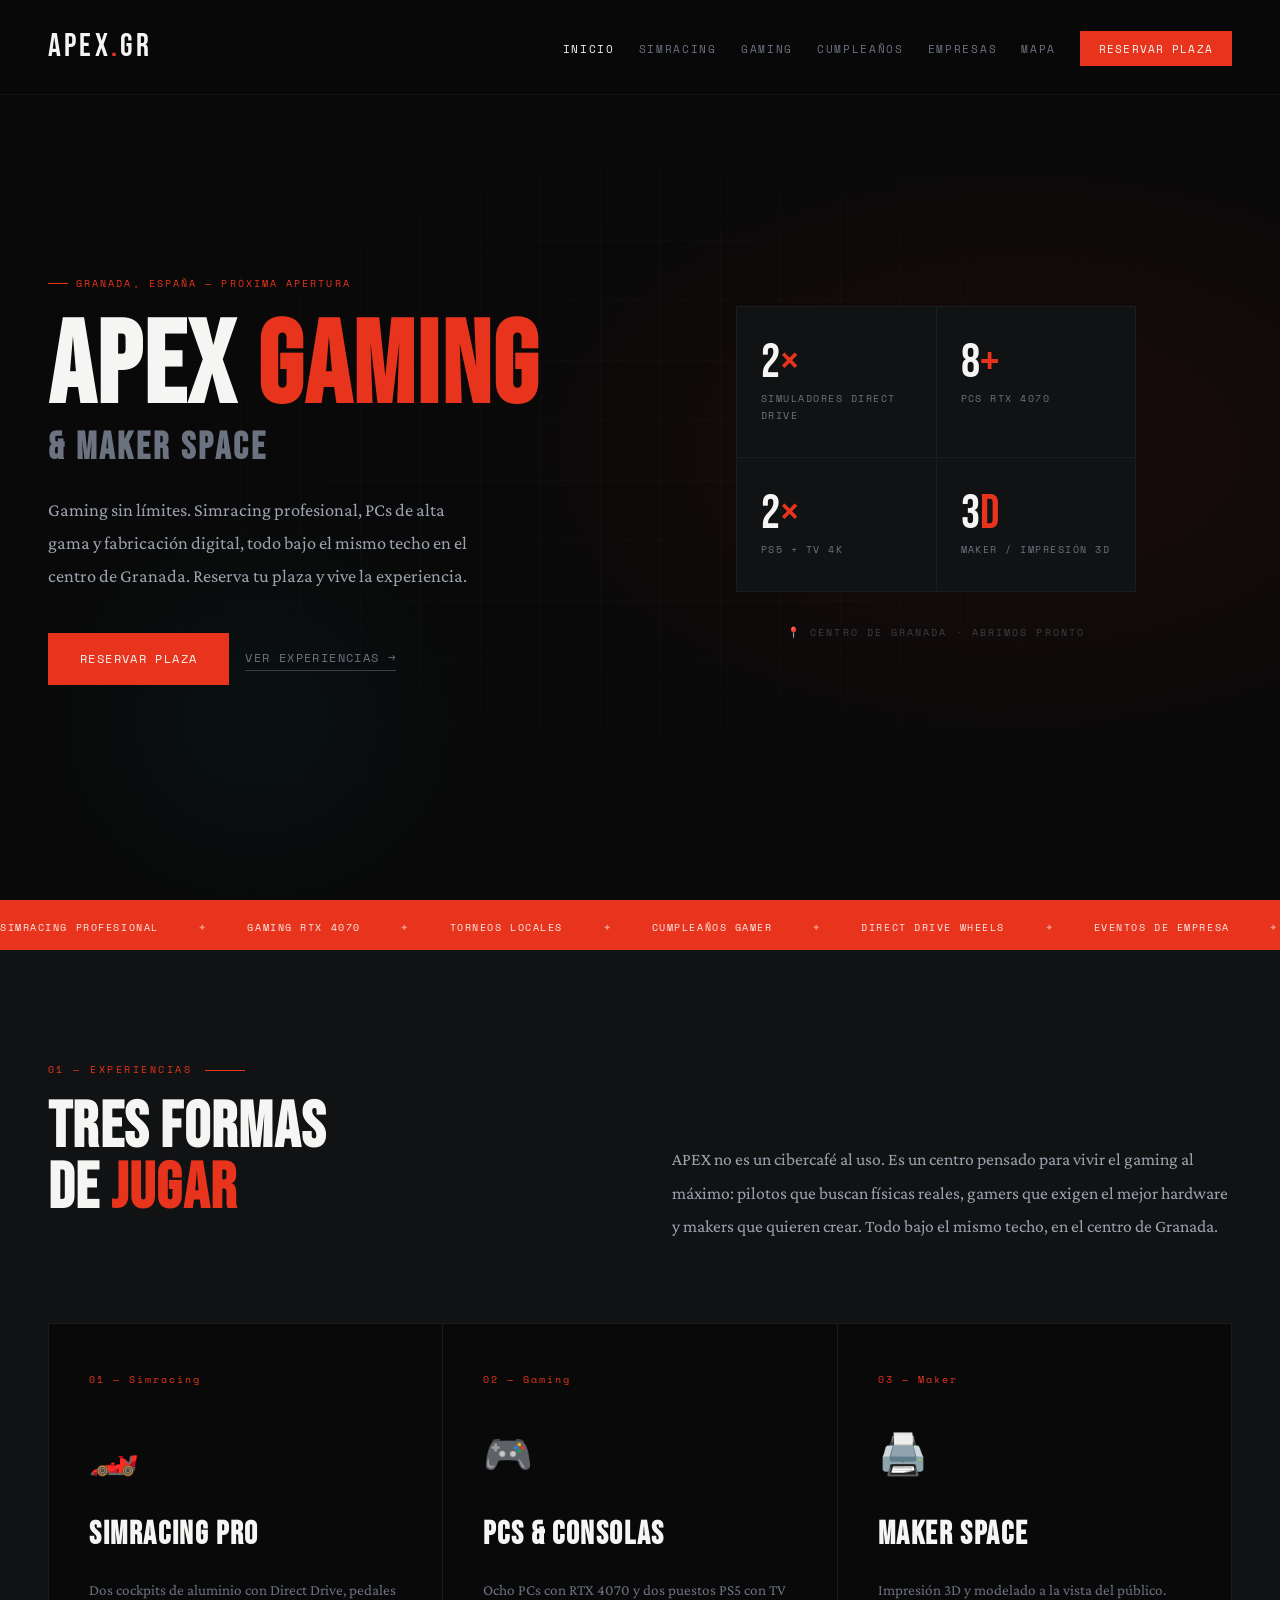
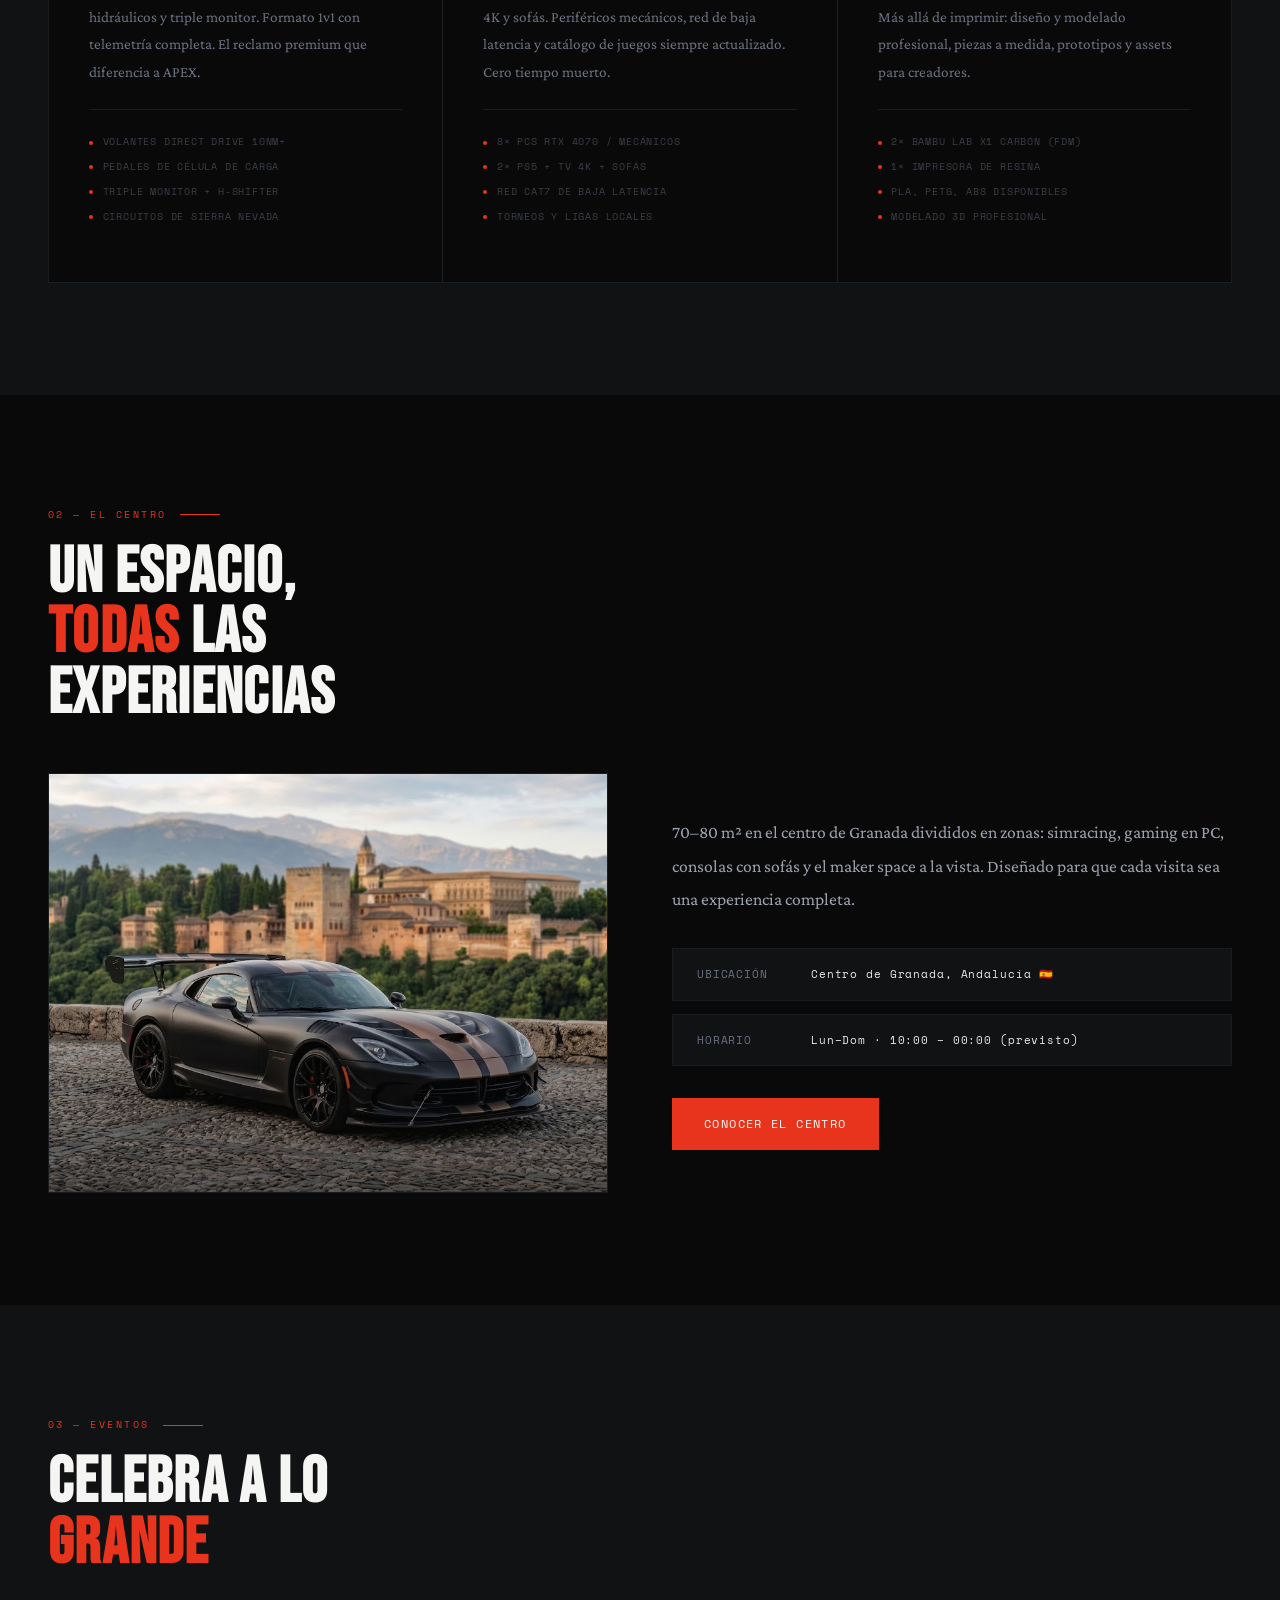
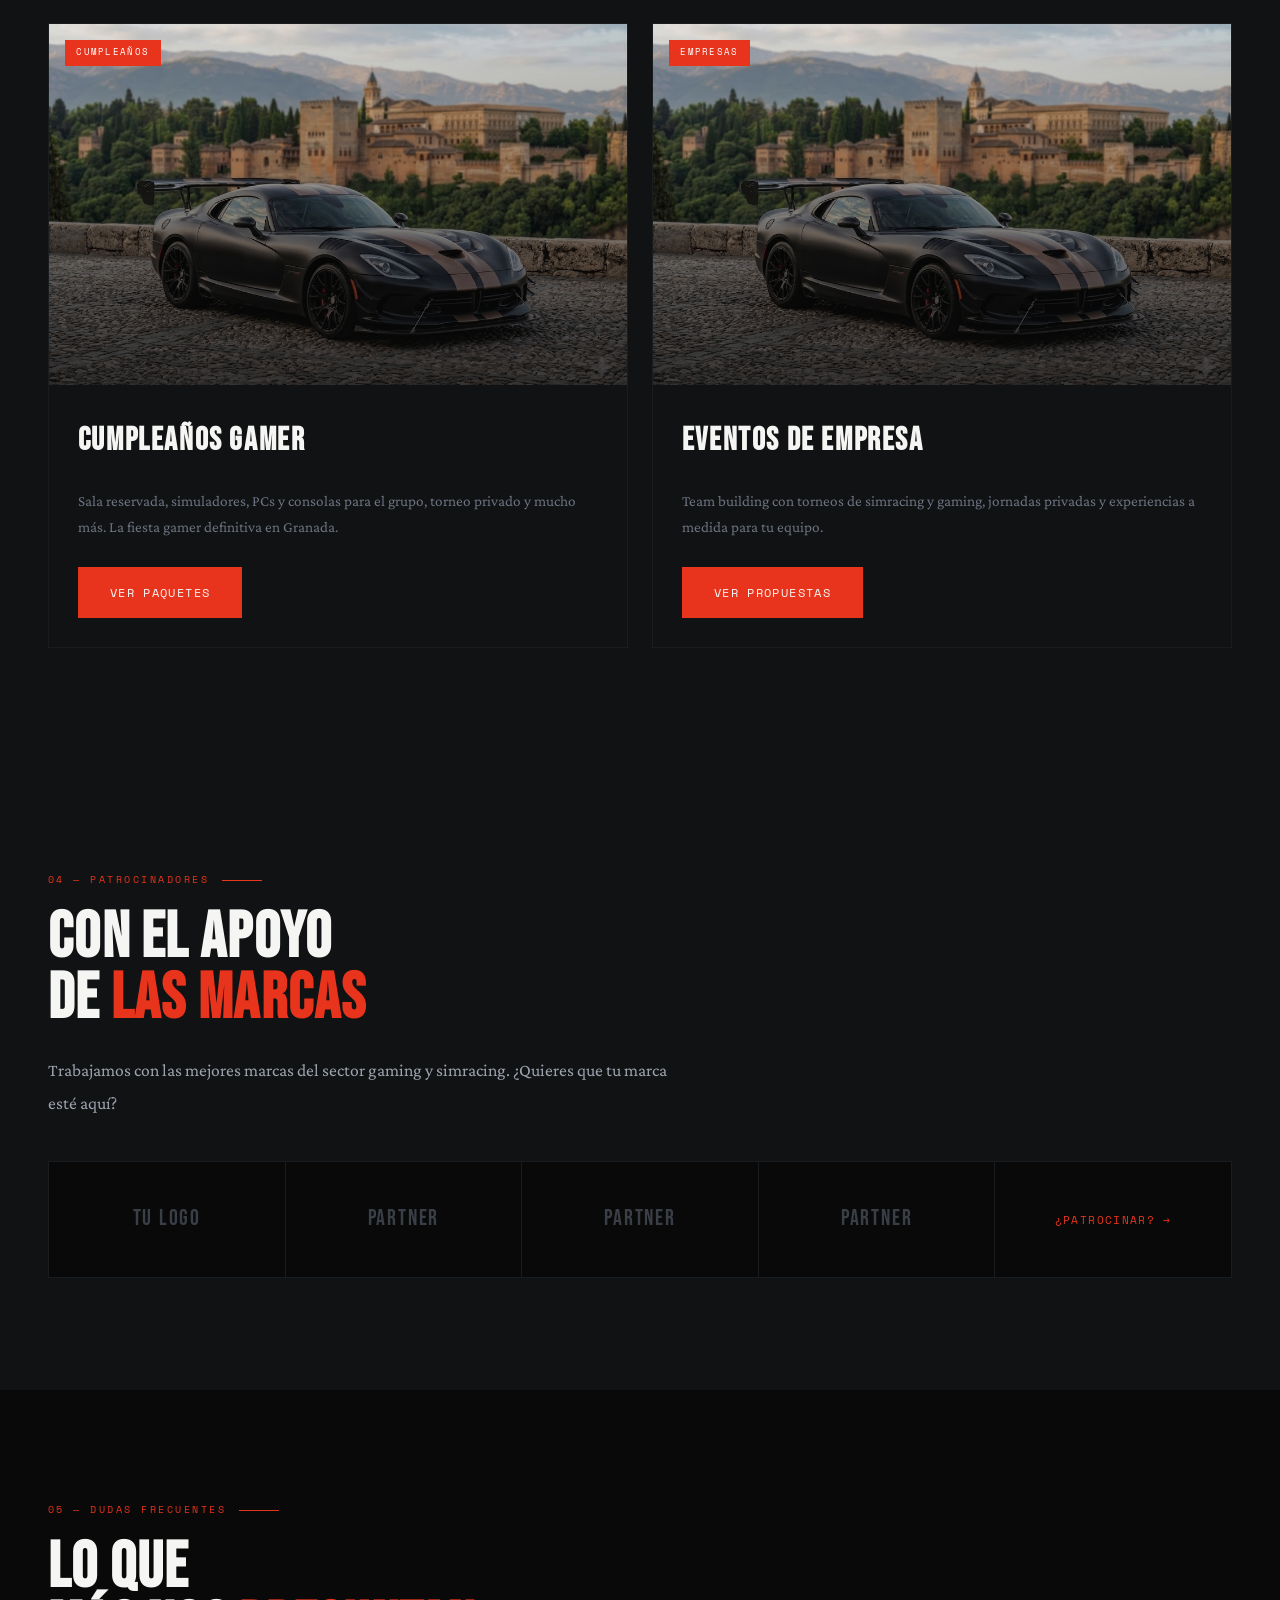
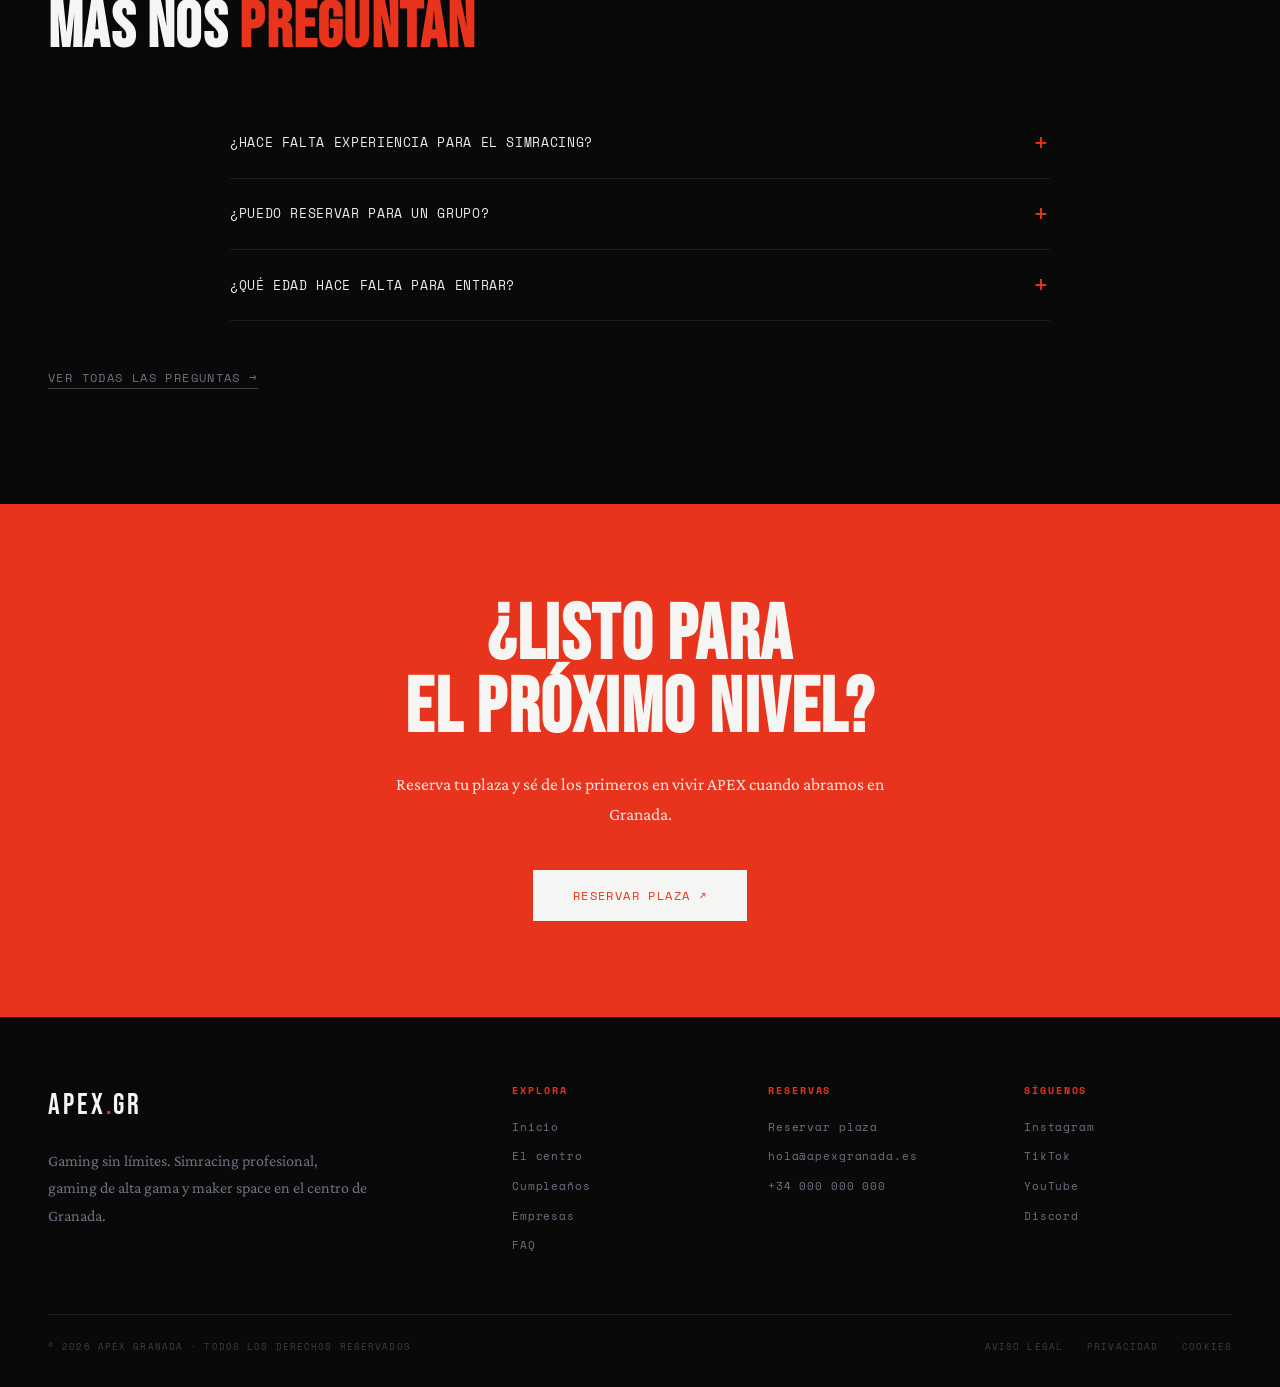
==== commit d08090a6: "Refactor site structure and update navigation links; add new gaming and simracing pages with enhance" ====
--- a/index.html
+++ b/index.html
@@ -29,11 +29,12 @@
   </button>
   <ul class="nav-links" id="nav-links">
     <li><a href="index.html">Inicio</a></li>
-    <li><a href="centros.html">El centro</a></li>
+    <li><a href="simracing.html">Simracing</a></li>
+    <li><a href="gaming.html">Gaming</a></li>
     <li><a href="cumpleanos.html">Cumpleaños</a></li>
     <li><a href="empresas.html">Empresas</a></li>
-    <li><a href="faq.html">FAQ</a></li>
-    <li><a href="reservar.html" class="nav-cta">Reservar plaza</a></li>
+    <li><a href="centros.html#ubicacion">Mapa</a></li>
+    <li><a href="reservar.html" class="nav-cta" data-sound="descubre-sound">Reservar plaza</a></li>
   </ul>
 </nav>
 
--- a/assets/styles.css
+++ b/assets/styles.css
@@ -97,7 +97,7 @@
 .nav-logo span { color: var(--c-red); }
 .nav-links {
   display: flex;
-  gap: 2.5rem;
+  gap: 1.5rem;
   list-style: none;
   align-items: center;
 }
@@ -1226,7 +1226,7 @@
     transition: max-height 0.35s ease;
     align-items: stretch;
   }
-  .nav.open .nav-links { max-height: 420px; }
+  .nav.open .nav-links { max-height: 560px; }
   .nav-links li { width: 100%; }
   .nav-links a {
     display: block;
